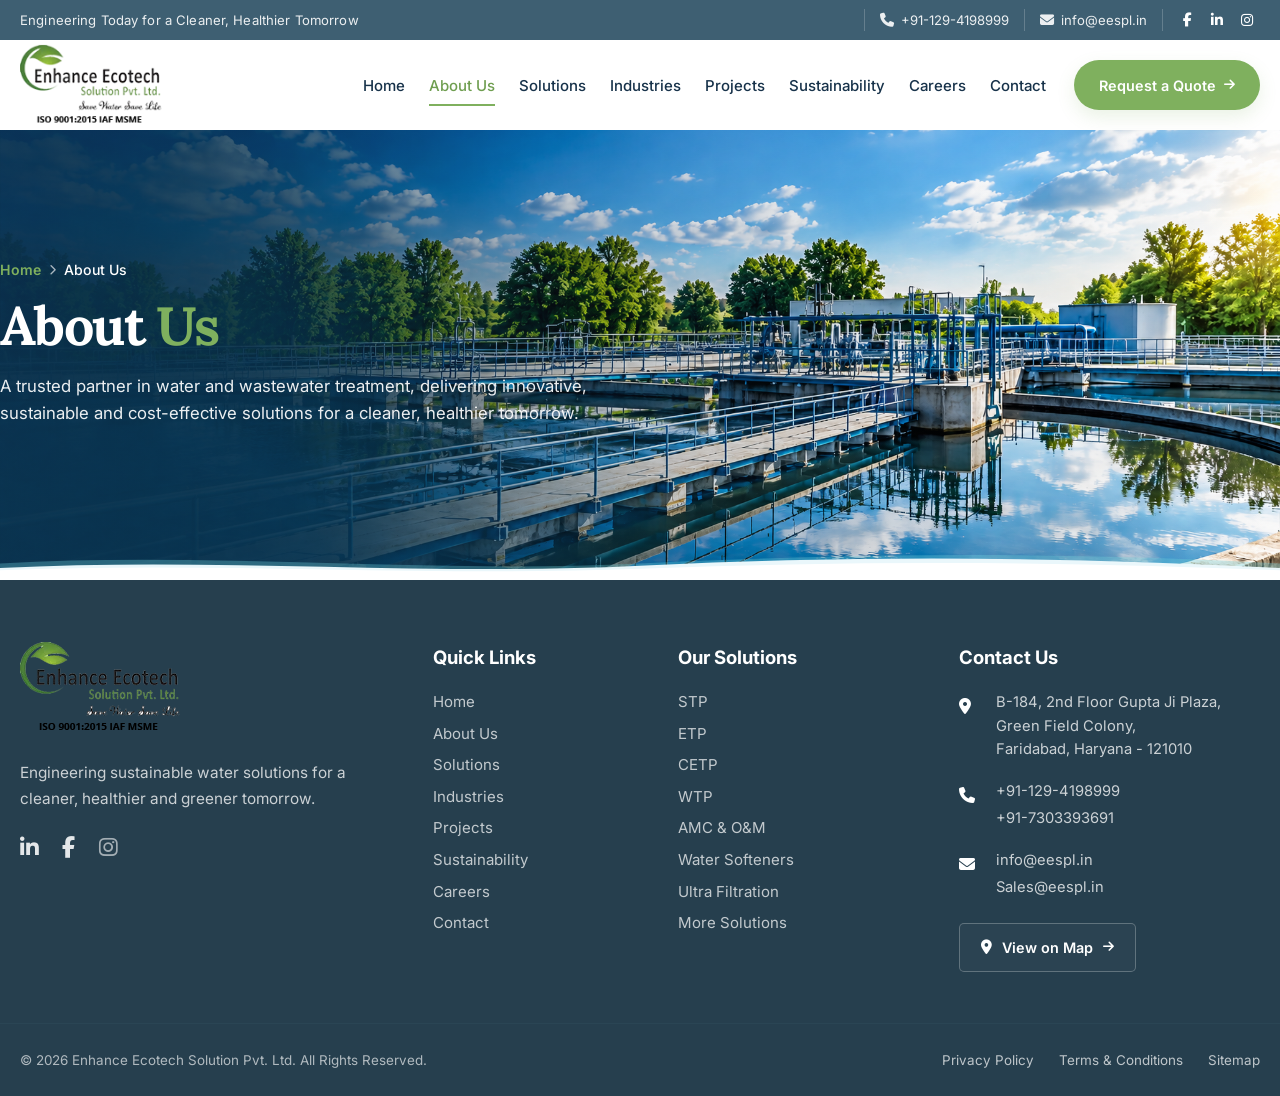
==== about-us.html @ aff7bb3f "feat: add About Us hero section" ====
<!doctype html>
<html lang="en">
<head>
  <meta charset="UTF-8">
  <meta name="viewport" content="width=device-width, initial-scale=1.0">
  <title>About Us | Enhance Ecotech Solution Pvt. Ltd. (EESPL)</title>
  <meta name="description" content="Learn about Enhance Ecotech Solution Pvt. Ltd. (EESPL), providing sustainable water and wastewater treatment solutions for industries, institutions and communities.">
  <meta name="robots" content="index, follow">
  <link rel="canonical" href="https://www.example.com/about-us.html">
  <meta name="theme-color" content="#3E5F72">
  <link rel="icon" href="assets/images/favicon.ico" sizes="any">

  <meta property="og:type" content="website">
  <meta property="og:title" content="About Us | Enhance Ecotech Solution Pvt. Ltd. (EESPL)">
  <meta property="og:description" content="Learn about Enhance Ecotech Solution Pvt. Ltd. (EESPL), providing sustainable water and wastewater treatment solutions for industries, institutions and communities.">
  <meta property="og:url" content="https://www.example.com/about-us.html">
  <meta property="og:site_name" content="EESPL">

  <meta name="twitter:card" content="summary">
  <meta name="twitter:title" content="About Us | Enhance Ecotech Solution Pvt. Ltd. (EESPL)">
  <meta name="twitter:description" content="Learn about Enhance Ecotech Solution Pvt. Ltd. (EESPL), providing sustainable water and wastewater treatment solutions for industries, institutions and communities.">

  <link rel="preconnect" href="https://fonts.googleapis.com">
  <link rel="preconnect" href="https://fonts.gstatic.com" crossorigin>
  <link href="https://fonts.googleapis.com/css2?family=Caveat:wght@600&amp;family=Inter:wght@400;500;600;700&amp;family=Lora:wght@700&amp;display=swap" rel="stylesheet">
  <link rel="stylesheet" href="https://cdnjs.cloudflare.com/ajax/libs/font-awesome/6.7.2/css/all.min.css">
  <link rel="stylesheet" href="assets/css/style.css">
  <script src="assets/js/main.js" defer></script>
</head>
<body>
  <a class="eespl-skip-link" href="#main-content">Skip to main content</a>

  <header class="eespl-site-header">
    <div class="eespl-utility-bar">
      <div class="eespl-container eespl-utility-bar__inner">
        <p class="eespl-utility-bar__tagline">Engineering Today for a Cleaner, Healthier Tomorrow</p>

        <div class="eespl-utility-bar__contact" aria-label="Company contact information">
          <a class="eespl-utility-link" href="tel:+911294198999">
            <i class="fa-solid fa-phone" aria-hidden="true"></i>
            <span>+91-129-4198999</span>
          </a>
          <a class="eespl-utility-link" href="mailto:info@eespl.in">
            <i class="fa-solid fa-envelope" aria-hidden="true"></i>
            <span>info@eespl.in</span>
          </a>

          <div class="eespl-social-links" aria-label="Social media links">
            <a href="https://www.facebook.com/profile.php?id=100063637107306#" target="_blank" rel="noopener noreferrer" aria-label="Facebook">
              <i class="fa-brands fa-facebook-f" aria-hidden="true"></i>
            </a>
            <a href="https://www.linkedin.com/company/enhance-ecotech-solution-private-limited?originalSubdomain=in" target="_blank" rel="noopener noreferrer" aria-label="LinkedIn">
              <i class="fa-brands fa-linkedin-in" aria-hidden="true"></i>
            </a>
            <a class="eespl-social-link--pending" href="#" aria-label="Instagram">
              <i class="fa-brands fa-instagram" aria-hidden="true"></i>
            </a>
          </div>
        </div>
      </div>
    </div>

    <div class="eespl-main-header" id="site-navigation-shell">
      <div class="eespl-container eespl-main-header__inner">
        <a class="eespl-logo" href="index.html" aria-label="EESPL home">
          <img src="assets/images/logo.webp" width="171" height="93" alt="Enhance Ecotech Solution Pvt. Ltd. logo">
        </a>

        <nav class="eespl-desktop-nav" aria-label="Primary navigation">
          <a href="index.html">Home</a>
          <a class="is-active" href="about-us.html" aria-current="page">About Us</a>
          <a href="solutions.html">Solutions</a>
          <a href="industries.html">Industries</a>
          <a href="projects.html">Projects</a>
          <a href="sustainability.html">Sustainability</a>
          <a href="careers.html">Careers</a>
          <a href="contact.html">Contact</a>
        </nav>

        <a class="eespl-quote-button eespl-quote-button--desktop" href="contact.html#request-quote">
          <span>Request a Quote</span>
          <i class="fa-solid fa-arrow-right" aria-hidden="true"></i>
        </a>

        <button class="eespl-menu-toggle" type="button" aria-expanded="false" aria-controls="mobile-navigation" aria-label="Open navigation menu">
          <i class="fa-solid fa-bars" aria-hidden="true"></i>
        </button>
      </div>

      <nav class="eespl-mobile-nav" id="mobile-navigation" aria-label="Mobile navigation" hidden>
        <div class="eespl-container eespl-mobile-nav__inner">
          <a href="index.html">Home</a>
          <a class="is-active" href="about-us.html" aria-current="page">About Us</a>
          <a href="solutions.html">Solutions</a>
          <a href="industries.html">Industries</a>
          <a href="projects.html">Projects</a>
          <a href="sustainability.html">Sustainability</a>
          <a href="careers.html">Careers</a>
          <a href="contact.html">Contact</a>
          <a class="eespl-quote-button" href="contact.html#request-quote">
            <span>Request a Quote</span>
            <i class="fa-solid fa-arrow-right" aria-hidden="true"></i>
          </a>
        </div>
      </nav>
    </div>
  </header>

  <main id="main-content" tabindex="-1">
    <!-- Step 1: About Us Hero Section -->
    <section class="eespl-about-hero" aria-labelledby="about-hero-title">
      <img class="eespl-about-hero__background" src="assets/images/about-hero.png" width="2056" height="765" alt="" fetchpriority="high" decoding="async">
      <div class="eespl-about-hero__overlay" aria-hidden="true"></div>

      <div class="eespl-container eespl-about-hero__inner">
        <div class="eespl-about-hero__content">
          <nav class="eespl-breadcrumb" aria-label="Breadcrumb">
            <ol class="eespl-breadcrumb__list">
              <li class="eespl-breadcrumb__item">
                <a class="eespl-breadcrumb__link" href="index.html">Home</a>
              </li>
              <li class="eespl-breadcrumb__separator" aria-hidden="true">
                <i class="fa-solid fa-chevron-right"></i>
              </li>
              <li class="eespl-breadcrumb__item">
                <span class="eespl-breadcrumb__current" aria-current="page">About Us</span>
              </li>
            </ol>
          </nav>

          <h1 class="eespl-about-hero__title" id="about-hero-title">
            About <span class="eespl-about-hero__accent">Us</span>
          </h1>

          <p class="eespl-about-hero__description">
            A trusted partner in water and wastewater treatment, delivering
            innovative, sustainable and cost-effective solutions for a
            cleaner, healthier tomorrow.
          </p>
        </div>
      </div>

      <div class="eespl-about-hero__waves" aria-hidden="true">
        <svg class="eespl-hero__wave eespl-hero__wave--back" viewBox="0 0 2880 100" preserveAspectRatio="none">
          <path d="M0 54C240 22 480 82 720 54S1200 22 1440 54 1920 82 2160 54 2640 22 2880 54V100H0Z"></path>
        </svg>
        <svg class="eespl-hero__wave eespl-hero__wave--middle" viewBox="0 0 2880 100" preserveAspectRatio="none">
          <path d="M0 66C240 36 480 88 720 60S1200 36 1440 66 1920 88 2160 60 2640 36 2880 66V100H0Z"></path>
        </svg>
        <svg class="eespl-hero__wave eespl-hero__wave--front" viewBox="0 0 2880 100" preserveAspectRatio="none">
          <path d="M0 72C240 48 480 90 720 68S1200 48 1440 72 1920 90 2160 68 2640 48 2880 72V100H0Z"></path>
        </svg>
      </div>
    </section>
  </main>

  <footer class="eespl-footer">
    <div class="eespl-container">
      <div class="eespl-footer__main">
        <div class="eespl-footer__brand">
          <a class="eespl-footer__logo" href="index.html" aria-label="EESPL home">
            <img src="assets/images/logo.webp" width="171" height="93" alt="Enhance Ecotech Solution Pvt. Ltd. (EESPL)">
          </a>
          <p class="eespl-footer__description">Engineering sustainable water solutions for a cleaner, healthier and greener tomorrow.</p>

          <div class="eespl-footer__socials" aria-label="EESPL social media">
            <a class="eespl-footer__social-link" href="https://www.linkedin.com/company/enhance-ecotech-solution-private-limited?originalSubdomain=in" target="_blank" rel="noopener noreferrer" aria-label="EESPL on LinkedIn">
              <i class="fa-brands fa-linkedin-in" aria-hidden="true"></i>
            </a>
            <a class="eespl-footer__social-link" href="https://www.facebook.com/profile.php?id=100063637107306#" target="_blank" rel="noopener noreferrer" aria-label="EESPL on Facebook">
              <i class="fa-brands fa-facebook-f" aria-hidden="true"></i>
            </a>
            <span class="eespl-footer__social-link eespl-footer__social-link--inactive" role="img" aria-label="EESPL Instagram link coming soon">
              <i class="fa-brands fa-instagram" aria-hidden="true"></i>
            </span>
          </div>
        </div>

        <nav class="eespl-footer__column" aria-labelledby="eespl-footer-quick-links">
          <h2 class="eespl-footer__heading" id="eespl-footer-quick-links">Quick Links</h2>
          <ul class="eespl-footer__links">
            <li><a class="eespl-footer__link" href="index.html">Home</a></li>
            <li><a class="eespl-footer__link is-active" href="about-us.html">About Us</a></li>
            <li><a class="eespl-footer__link" href="solutions.html">Solutions</a></li>
            <li><a class="eespl-footer__link" href="industries.html">Industries</a></li>
            <li><a class="eespl-footer__link" href="projects.html">Projects</a></li>
            <li><a class="eespl-footer__link" href="sustainability.html">Sustainability</a></li>
            <li><a class="eespl-footer__link" href="careers.html">Careers</a></li>
            <li><a class="eespl-footer__link" href="contact.html">Contact</a></li>
          </ul>
        </nav>

        <nav class="eespl-footer__column" aria-labelledby="eespl-footer-solutions">
          <h2 class="eespl-footer__heading" id="eespl-footer-solutions">Our Solutions</h2>
          <ul class="eespl-footer__links">
            <li><a class="eespl-footer__link" href="solutions/stp.html">STP</a></li>
            <li><a class="eespl-footer__link" href="solutions/etp.html">ETP</a></li>
            <li><a class="eespl-footer__link" href="solutions/cetp.html">CETP</a></li>
            <li><a class="eespl-footer__link" href="solutions/wtp.html">WTP</a></li>
            <li><a class="eespl-footer__link" href="solutions/operation-maintenance.html">AMC &amp; O&amp;M</a></li>
            <li><a class="eespl-footer__link" href="solutions/water-softeners.html">Water Softeners</a></li>
            <li><a class="eespl-footer__link" href="solutions/ultra-filtration.html">Ultra Filtration</a></li>
            <li><a class="eespl-footer__link" href="solutions.html">More Solutions</a></li>
          </ul>
        </nav>

        <div class="eespl-footer__column eespl-footer__contact">
          <h2 class="eespl-footer__heading">Contact Us</h2>

          <div class="eespl-footer__contact-item">
            <span class="eespl-footer__contact-icon" aria-hidden="true"><i class="fa-solid fa-location-dot"></i></span>
            <address class="eespl-footer__contact-content">B-184, 2nd Floor Gupta Ji Plaza,<br>Green Field Colony,<br>Faridabad, Haryana - 121010</address>
          </div>

          <div class="eespl-footer__contact-item">
            <span class="eespl-footer__contact-icon" aria-hidden="true"><i class="fa-solid fa-phone"></i></span>
            <div class="eespl-footer__contact-content">
              <a href="tel:+911294198999">+91-129-4198999</a>
              <a href="tel:+917303393691">+91-7303393691</a>
            </div>
          </div>

          <div class="eespl-footer__contact-item">
            <span class="eespl-footer__contact-icon" aria-hidden="true"><i class="fa-solid fa-envelope"></i></span>
            <div class="eespl-footer__contact-content">
              <a href="mailto:info@eespl.in">info@eespl.in</a>
              <a href="mailto:Sales@eespl.in">Sales@eespl.in</a>
            </div>
          </div>

          <a class="eespl-footer__map" href="https://www.google.com/maps/search/?api=1&amp;query=B-184%2C+2nd+Floor+Gupta+Ji+Plaza%2C+Green+Field+Colony%2C+Faridabad%2C+Haryana+121010" target="_blank" rel="noopener noreferrer">
            <i class="fa-solid fa-location-dot" aria-hidden="true"></i>
            <span>View on Map</span>
            <i class="fa-solid fa-arrow-right" aria-hidden="true"></i>
          </a>
        </div>
      </div>
    </div>

    <div class="eespl-footer__bottom">
      <div class="eespl-container eespl-footer__bottom-inner">
        <p class="eespl-footer__copyright">&copy; 2026 Enhance Ecotech Solution Pvt. Ltd. All Rights Reserved.</p>
        <nav class="eespl-footer__legal" aria-label="Legal links">
          <a class="eespl-footer__legal-link" href="privacy-policy.html">Privacy Policy</a>
          <a class="eespl-footer__legal-link" href="terms-conditions.html">Terms &amp; Conditions</a>
          <a class="eespl-footer__legal-link" href="sitemap.html">Sitemap</a>
        </nav>
      </div>
    </div>
  </footer>

  <button class="eespl-scroll-top" type="button" aria-label="Back to top" aria-hidden="true" tabindex="-1">
    <i class="fa-solid fa-arrow-up" aria-hidden="true"></i>
  </button>
</body>
</html>
---- assets/css/style.css ----
/* 1. Variables */
:root {
  --eespl-navy: #3E5F72;
  --eespl-blue: #3E5F72;
  --eespl-green: #7FB05E;
  --eespl-green-dark: #6F9E50;
  --eespl-text: #17324a;
  --eespl-muted: #617486;
  --eespl-light: #f2f8fb;
  --eespl-white: #ffffff;
  --eespl-container: 1240px;
  --eespl-focus: #f3b61f;
  --eespl-header-height: 90px;
}

/* 2. Reset and base */
*,
*::before,
*::after {
  box-sizing: border-box;
}

html {
  font-family: "Inter", Arial, sans-serif;
  color: var(--eespl-text);
  background: var(--eespl-white);
  scroll-behavior: smooth;
}

body {
  min-width: 320px;
  margin: 0;
  overflow-x: hidden;
}

a {
  color: inherit;
  text-decoration: none;
}

button,
a {
  -webkit-tap-highlight-color: transparent;
}

a:focus-visible,
button:focus-visible {
  outline: 3px solid var(--eespl-focus);
  outline-offset: 3px;
}

svg {
  display: block;
  fill: currentColor;
}

/* 3. Utilities and container */
.eespl-container {
  width: min(100% - 40px, var(--eespl-container));
  margin-inline: auto;
}

.eespl-skip-link {
  position: fixed;
  top: 8px;
  left: 8px;
  z-index: 1000;
  padding: 10px 14px;
  color: var(--eespl-white);
  background: var(--eespl-navy);
  border-radius: 4px;
  transform: translateY(-150%);
}

.eespl-skip-link:focus {
  transform: translateY(0);
}

/* 4. Utility bar */
.eespl-site-header {
  position: sticky;
  top: -40px;
  z-index: 100;
}

.eespl-utility-bar {
  min-height: 40px;
  color: rgba(255, 255, 255, 0.9);
  background: var(--eespl-navy);
  font-size: 0.82rem;
  font-weight: 400;
}

.eespl-utility-bar__inner,
.eespl-utility-bar__contact,
.eespl-utility-link,
.eespl-social-links {
  display: flex;
  align-items: center;
}

.eespl-utility-bar__inner {
  min-height: 40px;
  justify-content: space-between;
  gap: 24px;
}

.eespl-utility-bar__tagline {
  margin: 0;
  letter-spacing: 0.01em;
  white-space: nowrap;
}

.eespl-utility-bar__contact {
  gap: 0;
}

.eespl-utility-link {
  min-height: 22px;
  gap: 7px;
  padding-inline: 15px;
  border-right: 1px solid rgba(255, 255, 255, 0.2);
  transition: color 160ms ease;
}

.eespl-utility-link i {
  font-size: 0.88rem;
}

.eespl-utility-link:first-child {
  border-left: 1px solid rgba(255, 255, 255, 0.2);
}

.eespl-utility-link:hover,
.eespl-social-links a:hover {
  color: #7FB05E;
}

.eespl-social-links {
  gap: 4px;
  padding-left: 11px;
}

.eespl-social-links a {
  display: grid;
  width: 26px;
  height: 26px;
  place-items: center;
  color: var(--eespl-white);
  font-size: 0.88rem;
  transition: color 160ms ease;
}

/* 5. Main header */
.eespl-main-header {
  position: relative;
  background: var(--eespl-white);
  transition: box-shadow 180ms ease;
}

.eespl-main-header.is-scrolled {
  box-shadow: 0 5px 18px rgba(62, 95, 114, 0.1);
}

.eespl-main-header__inner {
  display: flex;
  min-height: var(--eespl-header-height);
  align-items: center;
  gap: 28px;
}

.eespl-logo {
  display: flex;
  flex: 0 0 230px;
  height: 82px;
  align-items: center;
  justify-content: center;
}

.eespl-logo img {
  display: block;
  width: 230px;
  height: 82px;
  object-fit: contain;
  object-position: left center;
}

/* 6. Navigation */
.eespl-desktop-nav {
  display: flex;
  flex: 1 1 auto;
  align-items: center;
  justify-content: flex-end;
  align-self: stretch;
  gap: 24px;
}

.eespl-desktop-nav a {
  position: relative;
  display: flex;
  align-items: center;
  padding: 5px 0;
  color: var(--eespl-text);
  font-size: 0.9375rem;
  font-weight: 500;
  white-space: nowrap;
  transition: color 160ms ease;
}

.eespl-desktop-nav a::after {
  position: absolute;
  right: 0;
  bottom: -6px;
  left: 0;
  height: 2px;
  background: var(--eespl-green);
  content: "";
  opacity: 0;
  transform: scaleX(0.35);
  transition: opacity 160ms ease, transform 160ms ease;
}

.eespl-desktop-nav a:hover,
.eespl-desktop-nav a.is-active {
  color: var(--eespl-green-dark);
}

.eespl-desktop-nav a:hover::after,
.eespl-desktop-nav a.is-active::after {
  opacity: 1;
  transform: scaleX(1);
}

.eespl-quote-button {
  position: relative;
  display: inline-flex;
  min-height: 50px;
  align-items: center;
  justify-content: center;
  gap: 8px;
  overflow: hidden;
  padding: 0 25px;
  color: var(--eespl-white);
  background: var(--eespl-green);
  border-radius: 26px;
  box-shadow: 0 7px 18px rgba(127, 176, 94, 0.16);
  font-size: 0.9rem;
  font-weight: 600;
  white-space: nowrap;
  transition: background-color 300ms cubic-bezier(0.22, 1, 0.36, 1),
    box-shadow 300ms cubic-bezier(0.22, 1, 0.36, 1),
    transform 300ms cubic-bezier(0.22, 1, 0.36, 1);
}

.eespl-quote-button::before {
  position: absolute;
  top: 0;
  bottom: 0;
  left: -65%;
  width: 42%;
  background: linear-gradient(90deg, transparent, rgba(255, 255, 255, 0.24), transparent);
  content: "";
  transform: skewX(-18deg);
  transition: left 450ms ease;
}

.eespl-quote-button span,
.eespl-quote-button i {
  position: relative;
  z-index: 1;
}

.eespl-quote-button i {
  font-size: 0.78rem;
  transition: transform 300ms cubic-bezier(0.22, 1, 0.36, 1);
}

.eespl-quote-button:hover {
  background: var(--eespl-green-dark);
  box-shadow: 0 10px 22px rgba(111, 158, 80, 0.25);
  transform: translateY(-2px);
}

.eespl-quote-button:hover::before {
  left: 125%;
}

.eespl-quote-button:hover i {
  transform: translateX(5px);
}

.eespl-menu-toggle {
  display: none;
  width: 44px;
  height: 44px;
  margin-left: auto;
  padding: 10px;
  border: 0;
  color: var(--eespl-navy);
  background: transparent;
  cursor: pointer;
}

.eespl-menu-toggle i {
  font-size: 1.55rem;
}

/* 7. Mobile navigation */
.eespl-mobile-nav {
  border-top: 1px solid #e4edf2;
  background: var(--eespl-white);
  box-shadow: 0 12px 20px rgba(62, 95, 114, 0.1);
}

.eespl-mobile-nav[hidden] {
  display: none;
}

.eespl-mobile-nav__inner {
  display: grid;
  padding-block: 10px 18px;
}

.eespl-mobile-nav__inner > a:not(.eespl-quote-button) {
  padding: 12px 4px;
  color: var(--eespl-text);
  border-bottom: 1px solid #edf2f5;
  font-size: 0.9rem;
  font-weight: 500;
}

.eespl-mobile-nav__inner > a:not(.eespl-quote-button):hover,
.eespl-mobile-nav__inner > a.is-active {
  color: var(--eespl-green-dark);
}

.eespl-mobile-nav .eespl-quote-button {
  width: fit-content;
  margin-top: 16px;
}

/* 8. Responsive rules */
@media (max-width: 1150px) {
  .eespl-desktop-nav,
  .eespl-quote-button--desktop {
    display: none;
  }

  .eespl-menu-toggle {
    display: block;
  }
}

@media (max-width: 760px) {
  .eespl-container {
    width: min(100% - 32px, var(--eespl-container));
  }

  .eespl-utility-bar__inner {
    justify-content: center;
  }

  .eespl-utility-bar__tagline {
    display: none;
  }

  .eespl-main-header__inner {
    min-height: 84px;
  }

  .eespl-logo {
    flex-basis: 190px;
    height: 76px;
  }

  .eespl-logo img {
    width: 190px;
    height: 76px;
  }
}

@media (max-width: 520px) {
  .eespl-container {
    width: min(100% - 24px, var(--eespl-container));
  }

  .eespl-utility-bar__contact {
    width: 100%;
    justify-content: center;
  }

  .eespl-utility-link {
    width: 38px;
    padding-inline: 0;
    justify-content: center;
  }

  .eespl-utility-link span {
    position: absolute;
    width: 1px;
    height: 1px;
    overflow: hidden;
    clip: rect(0 0 0 0);
    clip-path: inset(50%);
  }

  .eespl-social-links {
    padding-left: 8px;
  }

  .eespl-logo {
    flex-basis: 180px;
    height: 70px;
  }

  .eespl-logo img {
    width: 180px;
    height: 70px;
  }
}

/* ========================================
   HERO SECTION
   ======================================== */
.eespl-hero {
  position: relative;
  isolation: isolate;
  min-height: 680px;
  overflow: hidden;
  color: var(--eespl-white);
  background: #3E5F72;
}

.eespl-hero__background,
.eespl-hero__overlay {
  position: absolute;
  inset: 0;
}

.eespl-hero__background {
  z-index: -3;
  width: 100%;
  height: 100%;
  object-fit: cover;
  object-position: center center;
}

.eespl-hero__overlay {
  z-index: -2;
  background:
    linear-gradient(180deg, transparent 58%, rgba(62, 95, 114, 0.38) 100%),
    linear-gradient(90deg, rgba(62, 95, 114, 0.98) 0%, rgba(62, 95, 114, 0.95) 30%, rgba(62, 95, 114, 0.78) 55%, rgba(62, 95, 114, 0.38) 75%, rgba(62, 95, 114, 0.16) 100%);
}

.eespl-hero__inner {
  position: relative;
  z-index: 2;
  display: flex;
  min-height: 680px;
  flex-direction: column;
  padding-top: 68px;
  padding-bottom: 96px;
}

.eespl-hero__content {
  width: min(100%, 720px);
}

.eespl-hero__eyebrow {
  margin: 0;
  color: var(--eespl-green);
  font-size: 0.84rem;
  font-weight: 700;
  letter-spacing: 0.13rem;
  line-height: 1.4;
  text-transform: uppercase;
}

.eespl-hero__title {
  margin: 14px 0 0;
  color: var(--eespl-white);
  font-family: "Lora", Georgia, serif;
  font-size: clamp(3rem, 4.45vw, 4rem);
  font-weight: 700;
  letter-spacing: -0.035em;
  line-height: 1.04;
}

.eespl-hero__title span {
  display: block;
  white-space: nowrap;
}

.eespl-hero__title em {
  color: #7FB05E;
  font-style: normal;
}

.eespl-hero__description {
  max-width: 520px;
  margin: 23px 0 0;
  color: rgba(255, 255, 255, 0.9);
  font-size: 1.02rem;
  font-weight: 400;
  line-height: 1.62;
}

.eespl-hero__actions {
  display: flex;
  align-items: center;
  gap: 28px;
  margin-top: 28px;
}

.eespl-hero__primary-action {
  display: inline-flex;
  min-height: 50px;
  align-items: center;
  justify-content: center;
  gap: 10px;
  padding: 0 26px;
  color: var(--eespl-white);
  background: var(--eespl-green);
  border-radius: 5px;
  box-shadow: 0 8px 20px rgba(111, 158, 80, 0.2);
  font-size: 0.9rem;
  font-weight: 600;
  transition: background-color 250ms ease, box-shadow 250ms ease, transform 250ms ease;
}

.eespl-hero__primary-action i {
  font-size: 0.8rem;
  transition: transform 250ms ease;
}

.eespl-hero__primary-action:hover {
  background: #6F9E50;
  box-shadow: 0 11px 24px rgba(111, 158, 80, 0.3);
  transform: translateY(-2px);
}

.eespl-hero__primary-action:hover i {
  transform: translateX(4px);
}

.eespl-hero__video-action {
  display: inline-flex;
  align-items: center;
  gap: 12px;
  padding: 0;
  color: var(--eespl-white);
  background: transparent;
  border: 0;
  font: inherit;
  font-size: 0.95rem;
  font-weight: 600;
  cursor: pointer;
}

.eespl-hero__play-icon {
  display: inline-grid;
  width: 56px;
  height: 56px;
  flex: 0 0 56px;
  place-items: center;
  border: 2px solid rgba(255, 255, 255, 0.85);
  border-radius: 50%;
  transition: color 250ms ease, background-color 250ms ease, transform 250ms ease;
}

.eespl-hero__play-icon i {
  margin-left: 3px;
  font-size: 0.78rem;
}

.eespl-hero__video-action:hover .eespl-hero__play-icon {
  color: var(--eespl-navy);
  background: var(--eespl-white);
  transform: scale(1.04);
}

.eespl-hero__stats {
  display: grid;
  width: min(100%, 720px);
  grid-template-columns: 0.85fr 1fr 0.9fr 1.15fr;
  margin: auto 0 0;
}

.eespl-hero__stat {
  min-width: 0;
  padding: 0 25px;
  border-left: 1px solid rgba(255, 255, 255, 0.22);
}

.eespl-hero__stat:first-child {
  padding-left: 0;
  border-left: 0;
}

.eespl-hero__stat dt {
  color: var(--eespl-white);
  font-size: clamp(1.8rem, 2.2vw, 2.1rem);
  font-weight: 700;
  letter-spacing: -0.025em;
  line-height: 1.1;
  white-space: nowrap;
}

.eespl-hero__stat dd {
  margin: 7px 0 0;
  color: rgba(255, 255, 255, 0.82);
  font-size: 0.76rem;
  font-weight: 400;
  line-height: 1.35;
}

.eespl-hero__handwritten {
  position: absolute;
  right: max(48px, calc((100vw - var(--eespl-container)) / 2 + 18px));
  bottom: 92px;
  z-index: 2;
  margin: 0;
  color: var(--eespl-white);
  font-family: "Caveat", cursive;
  font-size: clamp(2.15rem, 2.8vw, 2.65rem);
  font-weight: 600;
  line-height: 0.9;
  text-align: center;
  text-shadow: 0 2px 8px rgba(62, 95, 114, 0.3);
  transform: rotate(-6deg);
}

.eespl-hero__handwritten span {
  display: block;
}

.eespl-hero__handwritten-last {
  position: relative;
}

.eespl-hero__handwritten-last::after {
  position: absolute;
  right: 6px;
  bottom: -9px;
  left: 4px;
  height: 5px;
  background: var(--eespl-green);
  border-radius: 50%;
  content: "";
  transform: rotate(-2deg) skewX(-18deg);
}

.eespl-hero__waves {
  position: absolute;
  right: 0;
  bottom: -1px;
  left: 0;
  z-index: 3;
  height: 66px;
  overflow: hidden;
  pointer-events: none;
}

.eespl-hero__wave {
  position: absolute;
  bottom: 0;
  left: 0;
  width: 200%;
  height: 100%;
  will-change: transform;
}

.eespl-hero__wave--back {
  fill: rgba(108, 205, 217, 0.34);
  animation: eespl-wave-shift 20s linear infinite reverse;
}

.eespl-hero__wave--middle {
  fill: #eaf7fb;
  animation: eespl-wave-shift 16s linear infinite;
}

.eespl-hero__wave--front {
  fill: var(--eespl-white);
  animation: eespl-wave-shift 23s linear infinite reverse;
}

@keyframes eespl-wave-shift {
  to {
    transform: translateX(-50%);
  }
}

@media (max-width: 1150px) {
  .eespl-hero__handwritten {
    right: 44px;
  }
}

@media (max-width: 900px) {
  .eespl-hero,
  .eespl-hero__inner {
    min-height: 720px;
  }

  .eespl-hero__overlay {
    background:
      linear-gradient(180deg, transparent 52%, rgba(62, 95, 114, 0.46) 100%),
      linear-gradient(90deg, rgba(62, 95, 114, 0.98) 0%, rgba(62, 95, 114, 0.93) 62%, rgba(62, 95, 114, 0.72) 100%);
  }

  .eespl-hero__inner {
    padding-top: 56px;
    padding-bottom: 88px;
  }

  .eespl-hero__content {
    width: min(100%, 650px);
  }

  .eespl-hero__title {
    font-size: clamp(2.625rem, 5.7vw, 3rem);
  }

  .eespl-hero__stats {
    width: min(100%, 650px);
  }

  .eespl-hero__handwritten {
    display: none;
  }
}

@media (max-width: 700px) {
  .eespl-hero__inner {
    padding-top: 44px;
    padding-bottom: 76px;
  }

  .eespl-hero__description br {
    display: none;
  }

  .eespl-hero__actions {
    flex-wrap: wrap;
    gap: 18px;
    margin-top: 24px;
  }

  .eespl-hero__stats {
    grid-template-columns: repeat(2, minmax(0, 1fr));
    gap: 23px 28px;
    margin-top: 36px;
  }

  .eespl-hero__stat,
  .eespl-hero__stat:first-child {
    padding: 0;
    border-left: 0;
  }

  .eespl-hero__waves {
    height: 58px;
  }
}

@media (max-width: 520px) {
  .eespl-hero,
  .eespl-hero__inner {
    min-height: 720px;
  }

  .eespl-hero__inner {
    padding-top: 34px;
    padding-bottom: 65px;
  }

  .eespl-hero__eyebrow {
    font-size: 0.72rem;
    letter-spacing: 0.1rem;
  }

  .eespl-hero__title {
    margin-top: 12px;
    font-size: clamp(2.25rem, 9.2vw, 2.375rem);
    letter-spacing: -0.04em;
  }

  .eespl-hero__description {
    margin-top: 18px;
    font-size: 0.94rem;
    line-height: 1.55;
  }

  .eespl-hero__actions {
    align-items: flex-start;
    flex-direction: column;
    gap: 14px;
    margin-top: 21px;
  }

  .eespl-hero__primary-action {
    min-height: 48px;
    padding-inline: 22px;
  }

  .eespl-hero__play-icon {
    width: 52px;
    height: 52px;
    flex-basis: 52px;
  }

  .eespl-hero__stats {
    gap: 19px 22px;
    margin-top: 29px;
  }

  .eespl-hero__stat dt {
    font-size: 1.75rem;
  }

  .eespl-hero__stat dd {
    margin-top: 4px;
    font-size: 0.7rem;
  }
}

/* ========================================
   About EESPL Section
   ======================================== */
.eespl-about {
  padding: 84px 0 64px;
  color: var(--eespl-text);
  background: var(--eespl-white);
}

.eespl-about__grid {
  display: grid;
  grid-template-columns: minmax(0, 1.03fr) minmax(0, 1.2fr) minmax(240px, 0.72fr);
  gap: 32px;
  align-items: stretch;
}

.eespl-about__content {
  min-width: 0;
  padding: 6px 0;
}

.eespl-about__eyebrow {
  margin: 0;
  color: #7FB05E;
  font-size: 0.84rem;
  font-weight: 700;
  letter-spacing: 0.12rem;
  line-height: 1.4;
  text-transform: uppercase;
}

.eespl-about__title {
  margin: 15px 0 0;
  color: var(--eespl-navy);
  font-size: clamp(2.55rem, 3.2vw, 2.9rem);
  font-weight: 700;
  letter-spacing: -0.035em;
  line-height: 1.1;
}

.eespl-about__title span {
  display: block;
  white-space: nowrap;
}

.eespl-about__description {
  max-width: 500px;
  margin: 24px 0 0;
  color: #455a68;
  font-size: 1rem;
  line-height: 1.7;
}

.eespl-about__cta {
  display: inline-flex;
  min-height: 52px;
  align-items: center;
  justify-content: center;
  gap: 10px;
  margin-top: 29px;
  padding: 0 26px;
  color: var(--eespl-white);
  background: var(--eespl-navy);
  border-radius: 5px;
  box-shadow: 0 8px 18px rgba(62, 95, 114, 0.14);
  font-size: 0.92rem;
  font-weight: 600;
  transition: background-color 240ms ease, box-shadow 240ms ease, transform 240ms ease;
}

.eespl-about__cta i {
  font-size: 0.8rem;
  transition: transform 240ms ease;
}

.eespl-about__cta:hover {
  background: #2F4D5E;
  box-shadow: 0 11px 24px rgba(62, 95, 114, 0.22);
  transform: translateY(-2px);
}

.eespl-about__cta:hover i {
  transform: translateX(4px);
}

.eespl-about__media {
  position: relative;
  min-width: 0;
  overflow: hidden;
  background: #dceff2;
  border-radius: 11px;
  box-shadow: 0 14px 34px rgba(62, 95, 114, 0.12);
}

.eespl-about__media-trigger {
  position: relative;
  display: block;
  width: 100%;
  height: 100%;
  min-height: 404px;
  overflow: hidden;
  padding: 0;
  color: var(--eespl-white);
  background: #dceff2;
  border: 0;
  border-radius: inherit;
  text-align: left;
  cursor: pointer;
  transition: opacity 240ms ease, visibility 0s linear 0s;
}

.eespl-about__media-image,
.eespl-about__media-shade {
  position: absolute;
  inset: 0;
}

.eespl-about__media-image {
  display: block;
  width: 100%;
  height: 100%;
  object-fit: cover;
  object-position: center center;
  transition: transform 400ms ease;
}

.eespl-about__media-shade {
  background: linear-gradient(180deg, transparent 32%, rgba(47, 77, 94, 0.82) 100%);
}

.eespl-about__media-copy {
  position: absolute;
  right: 24px;
  bottom: 25px;
  left: 24px;
  display: flex;
  align-items: center;
  gap: 16px;
}

.eespl-about__play {
  display: grid;
  width: 56px;
  height: 56px;
  flex: 0 0 56px;
  place-items: center;
  color: var(--eespl-navy);
  background: var(--eespl-white);
  border-radius: 50%;
  box-shadow: 0 8px 20px rgba(38, 63, 78, 0.24);
  transition: color 240ms ease, transform 240ms ease;
}

.eespl-about__play i {
  margin-left: 3px;
  font-size: 0.86rem;
}

.eespl-about__media-text {
  display: grid;
  gap: 3px;
}

.eespl-about__media-text small {
  color: rgba(255, 255, 255, 0.8);
  font-size: 0.75rem;
  font-weight: 500;
}

.eespl-about__media-text strong {
  color: var(--eespl-white);
  font-size: clamp(1.1rem, 1.55vw, 1.35rem);
  font-weight: 700;
  line-height: 1.25;
}

.eespl-about__media-text > span {
  color: rgba(255, 255, 255, 0.86);
  font-size: 0.76rem;
  font-weight: 500;
}

.eespl-about__media-trigger:hover .eespl-about__media-image {
  transform: scale(1.025);
}

.eespl-about__media-trigger:hover .eespl-about__play {
  color: var(--eespl-green-dark);
  transform: scale(1.06);
}

.eespl-about__inline-video {
  position: absolute;
  inset: 0;
  width: 100%;
  height: 100%;
  object-fit: cover;
  opacity: 0;
  visibility: hidden;
  pointer-events: none;
  transition: opacity 240ms ease, visibility 0s linear 240ms;
}

.eespl-about__media.is-playing .eespl-about__media-trigger {
  opacity: 0;
  visibility: hidden;
  pointer-events: none;
  transition: opacity 240ms ease, visibility 0s linear 240ms;
}

.eespl-about__media.is-playing .eespl-about__inline-video {
  opacity: 1;
  visibility: visible;
  pointer-events: auto;
  transition: opacity 240ms ease, visibility 0s linear 0s;
}

.eespl-about__video-fallback {
  position: absolute;
  top: 50%;
  left: 50%;
  z-index: 3;
  margin: 0;
  padding: 9px 13px;
  color: var(--eespl-white);
  background: rgba(38, 63, 78, 0.86);
  border-radius: 4px;
  font-size: 0.82rem;
  text-align: center;
  transform: translate(-50%, -50%);
}

.eespl-about__pillars {
  display: grid;
  min-width: 0;
  grid-template-rows: repeat(3, 1fr);
  padding: 0 22px;
  background: #eff8fc;
  border-radius: 14px;
}

.eespl-about__pillar {
  display: flex;
  min-width: 0;
  align-items: center;
  gap: 15px;
  border-top: 1px solid #dcebef;
}

.eespl-about__pillar:first-child {
  border-top: 0;
}

.eespl-about__pillar-icon {
  display: grid;
  width: 60px;
  height: 60px;
  flex: 0 0 60px;
  place-items: center;
  color: var(--eespl-green);
  background: #e3f5f3;
  border: 1px solid #c4e6e2;
  border-radius: 50%;
  font-size: 1.6rem;
}

.eespl-about__pillar h3 {
  margin: 0;
  color: var(--eespl-navy);
  font-size: 1.22rem;
  font-weight: 700;
  line-height: 1.2;
}

.eespl-about__pillar p {
  margin: 5px 0 0;
  color: #607580;
  font-size: 0.78rem;
  line-height: 1.4;
}

.eespl-about__features {
  display: grid;
  grid-template-columns: repeat(4, minmax(0, 1fr));
  margin-top: 58px;
  padding-top: 37px;
  border-top: 1px solid #e3ecef;
}

.eespl-about__feature {
  display: flex;
  min-width: 0;
  align-items: center;
  justify-content: center;
  gap: 15px;
  padding: 0 26px;
  border-left: 1px solid #dce7ec;
}

.eespl-about__feature:first-child {
  padding-left: 0;
  border-left: 0;
}

.eespl-about__feature:last-child {
  padding-right: 0;
}

.eespl-about__feature-icon {
  display: grid;
  width: 58px;
  height: 58px;
  flex: 0 0 58px;
  place-items: center;
  color: var(--eespl-green-dark);
  background: var(--eespl-white);
  border: 2px solid #7FB05E;
  border-radius: 50%;
  font-size: 1.4rem;
}

.eespl-about__feature p {
  margin: 0;
  color: var(--eespl-navy);
  font-size: 0.96rem;
  font-weight: 700;
  line-height: 1.35;
}

@media (max-width: 1200px) {
  .eespl-about__grid {
    grid-template-columns: minmax(0, 1.05fr) minmax(0, 1.2fr) minmax(215px, 0.75fr);
    gap: 22px;
  }

  .eespl-about__title {
    font-size: 2.45rem;
  }

  .eespl-about__media-trigger {
    min-height: 390px;
  }

  .eespl-about__pillars {
    padding-inline: 16px;
  }

  .eespl-about__pillar {
    gap: 11px;
  }

  .eespl-about__pillar-icon {
    width: 54px;
    height: 54px;
    flex-basis: 54px;
  }

  .eespl-about__feature {
    gap: 12px;
    padding-inline: 18px;
  }
}

@media (max-width: 900px) {
  .eespl-about {
    padding-top: 72px;
  }

  .eespl-about__grid {
    grid-template-columns: minmax(0, 1.25fr) minmax(250px, 0.75fr);
    gap: 30px 24px;
  }

  .eespl-about__content {
    grid-column: 1 / -1;
  }

  .eespl-about__title {
    font-size: 2.65rem;
  }

  .eespl-about__description {
    max-width: 680px;
  }

  .eespl-about__media-trigger {
    min-height: 340px;
  }

  .eespl-about__features {
    grid-template-columns: repeat(2, minmax(0, 1fr));
    gap: 32px 0;
  }

  .eespl-about__feature:nth-child(odd) {
    padding-left: 0;
    border-left: 0;
  }

  .eespl-about__feature:nth-child(even) {
    padding-right: 0;
  }
}

@media (max-width: 680px) {
  .eespl-about {
    padding: 58px 0 52px;
  }

  .eespl-about__grid {
    grid-template-columns: 1fr;
    gap: 32px;
  }

  .eespl-about__content {
    grid-column: auto;
  }

  .eespl-about__title {
    font-size: clamp(2.1rem, 9vw, 2.35rem);
  }

  .eespl-about__description {
    margin-top: 20px;
    font-size: 0.95rem;
    line-height: 1.65;
  }

  .eespl-about__cta {
    min-height: 50px;
    margin-top: 25px;
    padding-inline: 22px;
  }

  .eespl-about__media-trigger {
    min-height: 0;
    aspect-ratio: 16 / 10;
  }

  .eespl-about__media-copy {
    right: 18px;
    bottom: 18px;
    left: 18px;
    gap: 13px;
  }

  .eespl-about__play {
    width: 52px;
    height: 52px;
    flex-basis: 52px;
  }

  .eespl-about__pillars {
    padding: 0 20px;
  }

  .eespl-about__pillar {
    min-height: 116px;
  }

  .eespl-about__features {
    grid-template-columns: 1fr;
    gap: 0;
    margin-top: 43px;
    padding-top: 18px;
  }

  .eespl-about__feature,
  .eespl-about__feature:first-child,
  .eespl-about__feature:nth-child(odd),
  .eespl-about__feature:nth-child(even),
  .eespl-about__feature:last-child {
    justify-content: flex-start;
    padding: 17px 0;
    border-top: 1px solid #dce7ec;
    border-left: 0;
  }

  .eespl-about__feature:first-child {
    border-top: 0;
  }
}

/* ========================================
   Our Solutions Section
   ======================================== */
.eespl-solutions {
  padding: 74px 0 80px;
  color: var(--eespl-text);
  background: #f9fbfc;
}

.eespl-solutions__header {
  display: flex;
  align-items: flex-start;
  justify-content: space-between;
  gap: 36px;
  margin-bottom: 42px;
}

.eespl-solutions__eyebrow {
  margin: 0;
  color: #7FB05E;
  font-size: 0.84rem;
  font-weight: 700;
  letter-spacing: 0.12rem;
  line-height: 1.4;
  text-transform: uppercase;
}

.eespl-solutions__title {
  margin: 14px 0 0;
  color: var(--eespl-navy);
  font-size: clamp(2.5rem, 3.2vw, 2.875rem);
  font-weight: 700;
  letter-spacing: -0.035em;
  line-height: 1.1;
}

.eespl-solutions__title span {
  display: block;
}

.eespl-solutions__view-all {
  display: inline-flex;
  flex: 0 0 auto;
  align-items: center;
  gap: 8px;
  margin-top: 35px;
  color: #3E5F72;
  font-size: 0.92rem;
  font-weight: 600;
  line-height: 1.4;
}

.eespl-solutions__view-all i {
  font-size: 0.82rem;
  transition: transform 280ms ease;
}

.eespl-solutions__view-all:hover i {
  transform: translateX(4px);
}

.eespl-solutions__grid {
  display: grid;
  grid-template-columns: repeat(5, minmax(0, 1fr));
  gap: 20px;
}

.eespl-solution-card {
  display: flex;
  min-width: 0;
  flex-direction: column;
  overflow: hidden;
  color: inherit;
  background: var(--eespl-white);
  border: 1px solid #dce7ec;
  border-radius: 7px;
  transition: border-color 280ms ease, box-shadow 280ms ease, transform 280ms ease;
}

.eespl-solution-card__media {
  width: 100%;
  aspect-ratio: 4 / 3;
  overflow: hidden;
  background: #dfedf1;
}

.eespl-solution-card__media img {
  display: block;
  width: 100%;
  height: 100%;
  object-fit: cover;
  transition: transform 280ms ease;
}

.eespl-solution-card__body {
  display: flex;
  min-height: 142px;
  flex: 1;
  flex-direction: column;
  padding: 18px 18px 20px;
}

.eespl-solution-card__title {
  margin: 0;
  color: var(--eespl-navy);
  font-size: 1.04rem;
  font-weight: 700;
  line-height: 1.35;
  text-align: left;
}

.eespl-solution-card__arrow {
  display: inline-flex;
  align-items: center;
  align-self: flex-end;
  justify-content: center;
  margin-top: auto;
  padding-top: 16px;
  color: #3E5F72;
  font-size: 1.02rem;
  transition: transform 280ms ease;
}

.eespl-solution-card:hover {
  border-color: #9dcdd2;
  box-shadow: 0 12px 25px rgba(62, 95, 114, 0.1);
  transform: translateY(-4px);
}

.eespl-solution-card:hover .eespl-solution-card__media img {
  transform: scale(1.03);
}

.eespl-solution-card:hover .eespl-solution-card__arrow {
  transform: translateX(4px);
}

.eespl-solution-card:focus-visible,
.eespl-solutions__view-all:focus-visible {
  outline: 3px solid var(--eespl-focus);
  outline-offset: 4px;
}

@media (max-width: 1100px) {
  .eespl-solutions__grid {
    grid-template-columns: repeat(3, minmax(0, 1fr));
  }
}

@media (max-width: 780px) {
  .eespl-solutions {
    padding: 64px 0 70px;
  }

  .eespl-solutions__header {
    align-items: flex-start;
    flex-direction: column;
    gap: 21px;
    margin-bottom: 34px;
  }

  .eespl-solutions__title {
    font-size: clamp(2.2rem, 6vw, 2.55rem);
  }

  .eespl-solutions__view-all {
    margin-top: 0;
  }

  .eespl-solutions__grid {
    grid-template-columns: repeat(2, minmax(0, 1fr));
  }
}

@media (max-width: 540px) {
  .eespl-solutions {
    padding: 56px 0 60px;
  }

  .eespl-solutions__title {
    font-size: clamp(2rem, 9vw, 2.25rem);
  }

  .eespl-solutions__title span {
    display: inline;
  }

  .eespl-solutions__grid {
    grid-template-columns: 1fr;
  }

  .eespl-solution-card__body {
    min-height: 130px;
  }
}

/* ========================================
   Sustainability Section
   ======================================== */
.eespl-sustainability {
  position: relative;
  isolation: isolate;
  min-height: 530px;
  padding: 74px 0 70px;
  overflow: hidden;
  color: var(--eespl-white);
  background-image: url("../images/our core.png");
  background-position: center center;
  background-repeat: no-repeat;
  background-size: cover;
}

/* .eespl-sustainability::before {
  position: absolute;
  inset: 0;
  z-index: -1;
  background: linear-gradient(90deg, rgba(47, 77, 94, 0.48) 0%, rgba(47, 77, 94, 0.2) 46%, rgba(47, 77, 94, 0.08) 100%);
  content: "";
} */


.eespl-sustainability::before {
    position: absolute;
    inset: 0;
    z-index: -1;
    background: linear-gradient(
        90deg,
        rgba(47, 77, 94, 0.08) 0%,
        rgba(47, 77, 94, 0.20) 46%,
        rgba(47, 77, 94, 0.48) 100%
    );
    content: "";
}

.eespl-sustainability__inner {
  display: grid;
  min-height: 386px;
  grid-template-columns: minmax(0, 620px) minmax(280px, 330px);
  align-items: center;
  justify-content: space-between;
  gap: clamp(70px, 12vw, 190px);
}

.eespl-sustainability__content {
  min-width: 0;
}

.eespl-sustainability__eyebrow {
  display: flex;
  align-items: center;
  gap: 12px;
}

.eespl-sustainability__eyebrow > i {
  flex: 0 0 auto;
  color: #7FB05E;
  font-size: 1.9rem;
}

.eespl-sustainability__eyebrow p {
  display: grid;
  gap: 2px;
  margin: 0;
  font-size: 0.92rem;
  font-weight: 700;
  letter-spacing: 0.12rem;
  line-height: 1.2;
  text-transform: uppercase;
}

.eespl-sustainability__eyebrow span {
  color: #7FB05E;
}

.eespl-sustainability__eyebrow strong {
  color: var(--eespl-white);
  font: inherit;
}

.eespl-sustainability__title {
  margin: 22px 0 0;
  color: var(--eespl-white);
  font-family: "Lora", Georgia, serif;
  font-size: clamp(3.125rem, 4vw, 3.5rem);
  font-weight: 700;
  letter-spacing: -0.035em;
  line-height: 1.09;
  text-shadow: 0 2px 12px rgba(38, 63, 78, 0.2);
}

.eespl-sustainability__title span {
  display: block;
}

.eespl-sustainability__description {
  max-width: 555px;
  margin: 23px 0 0;
  color: rgba(255, 255, 255, 0.9);
  font-size: 1.02rem;
  line-height: 1.66;
  text-shadow: 0 1px 7px rgba(38, 63, 78, 0.2);
}

.eespl-sustainability__cta {
  display: inline-flex;
  min-height: 53px;
  align-items: center;
  justify-content: center;
  gap: 10px;
  margin-top: 27px;
  padding: 0 25px;
  color: var(--eespl-white);
  background: var(--eespl-green);
  border-radius: 6px;
  box-shadow: 0 8px 20px rgba(38, 63, 78, 0.18);
  font-size: 0.92rem;
  font-weight: 600;
  transition: background-color 250ms ease, box-shadow 250ms ease, transform 250ms ease;
}

.eespl-sustainability__cta i {
  font-size: 0.82rem;
  transition: transform 250ms ease;
}

.eespl-sustainability__cta:hover {
  background: #6F9E50;
  box-shadow: 0 11px 24px rgba(38, 63, 78, 0.25);
  transform: translateY(-2px);
}

.eespl-sustainability__cta:hover i {
  transform: translateX(4px);
}

.eespl-sustainability__benefits {
  display: grid;
}

.eespl-sustainability__benefit {
  position: relative;
  display: grid;
  min-width: 0;
  grid-template-columns: 62px minmax(0, 1fr);
  align-items: center;
  gap: 17px;
  padding: 15px 0;
}

.eespl-sustainability__benefit:not(:last-child)::after {
  position: absolute;
  right: 0;
  bottom: 0;
  left: 79px;
  height: 1px;
  background: rgba(255, 255, 255, 0.16);
  content: "";
}

.eespl-sustainability__benefit-icon {
  display: grid;
  width: 62px;
  height: 62px;
  place-items: center;
  color: var(--eespl-white);
  background: rgba(47, 77, 94, 0.16);
  border: 1.5px solid rgba(255, 255, 255, 0.76);
  border-radius: 50%;
  font-size: 1.4rem;
}

.eespl-sustainability__benefit-title {
  margin: 0;
  color: var(--eespl-white);
  font-size: 1.06rem;
  font-weight: 700;
  line-height: 1.35;
  text-shadow: 0 1px 7px rgba(38, 63, 78, 0.18);
}

.eespl-sustainability__benefit-title span {
  display: block;
}

@media (max-width: 1100px) {
  .eespl-sustainability__inner {
    grid-template-columns: minmax(0, 1.25fr) minmax(260px, 0.65fr);
    gap: 54px;
  }

  .eespl-sustainability__title {
    font-size: clamp(2.75rem, 4.8vw, 3.2rem);
  }
}

@media (max-width: 850px) {
  .eespl-sustainability {
    min-height: 0;
    padding: 66px 0 62px;
    background-position: 56% center;
  }

  /* .eespl-sustainability::before {
    background: linear-gradient(90deg, rgba(47, 77, 94, 0.7) 0%, rgba(47, 77, 94, 0.47) 58%, rgba(47, 77, 94, 0.3) 100%);
  } */

/* Tablet */
.eespl-sustainability::before {
    background: linear-gradient(
        90deg,
        rgba(47, 77, 94, 0.12) 0%,
        rgba(47, 77, 94, 0.28) 46%,
        rgba(47, 77, 94, 0.58) 100%
    );
}

  .eespl-sustainability__inner {
    min-height: 0;
    grid-template-columns: 1fr;
    gap: 43px;
  }

  .eespl-sustainability__description {
    max-width: 620px;
  }

  .eespl-sustainability__benefits {
    grid-template-columns: repeat(2, minmax(0, 1fr));
    gap: 0 34px;
  }

  .eespl-sustainability__benefit:not(:last-child)::after {
    left: 79px;
  }

  .eespl-sustainability__benefit:nth-child(3)::after {
    display: none;
  }
}

@media (max-width: 560px) {
  .eespl-sustainability {
    padding: 58px 0 54px;
    background-position: 60% center;
  }
/* 
  .eespl-sustainability::before {
    background: rgba(47, 77, 94, 0.67);
  } */

/* Mobile */
.eespl-sustainability::before {
    background: linear-gradient(
        90deg,
        rgba(47, 77, 94, 0.18) 0%,
        rgba(47, 77, 94, 0.35) 50%,
        rgba(47, 77, 94, 0.70) 100%
    );
}


  .eespl-sustainability__eyebrow > i {
    font-size: 1.75rem;
  }

  .eespl-sustainability__eyebrow p {
    font-size: 0.84rem;
  }

  .eespl-sustainability__title {
    margin-top: 20px;
    font-size: clamp(2.25rem, 10vw, 2.5rem);
  }

  .eespl-sustainability__description {
    margin-top: 20px;
    font-size: 0.96rem;
    line-height: 1.62;
  }

  .eespl-sustainability__cta {
    min-height: 52px;
    margin-top: 24px;
    padding-inline: 20px;
    font-size: 0.88rem;
  }

  .eespl-sustainability__benefits {
    grid-template-columns: 1fr;
  }

  .eespl-sustainability__benefit {
    grid-template-columns: 54px minmax(0, 1fr);
    gap: 15px;
    padding: 14px 0;
  }

  .eespl-sustainability__benefit:not(:last-child)::after {
    left: 69px;
  }

  .eespl-sustainability__benefit:nth-child(3)::after {
    display: block;
  }

  .eespl-sustainability__benefit-icon {
    width: 54px;
    height: 54px;
    font-size: 1.3rem;
  }
}

/* ========================================
   Industries Section
   ======================================== */
.eespl-industries {
  padding: 62px 0 68px;
  color: var(--eespl-text);
  background: #f7fbfd;
}

.eespl-industries__header {
  display: flex;
  align-items: flex-end;
  justify-content: space-between;
  gap: 32px;
  margin-bottom: 34px;
}

.eespl-industries__eyebrow {
  margin: 0;
  color: #7FB05E;
  font-size: 0.84rem;
  font-weight: 700;
  letter-spacing: 0.12rem;
  line-height: 1.4;
  text-transform: uppercase;
}

.eespl-industries__title {
  margin: 12px 0 0;
  color: var(--eespl-navy);
  font-size: clamp(2.375rem, 3vw, 2.75rem);
  font-weight: 700;
  letter-spacing: -0.035em;
  line-height: 1.1;
}

.eespl-industries__view-all {
  display: inline-flex;
  flex: 0 0 auto;
  align-items: center;
  gap: 8px;
  padding-bottom: 4px;
  color: #3E5F72;
  font-size: 0.92rem;
  font-weight: 600;
  line-height: 1.4;
}

.eespl-industries__view-all i {
  font-size: 0.82rem;
  transition: transform 280ms ease;
}

.eespl-industries__view-all:hover i {
  transform: translateX(4px);
}

.eespl-industries__grid {
  display: grid;
  grid-template-columns: repeat(4, minmax(0, 1fr));
  gap: 12px;
}

.eespl-industry-card {
  position: relative;
  display: block;
  height: 214px;
  min-width: 0;
  overflow: hidden;
  background: #eaf2f5;
  border-radius: 6px;
  box-shadow: 0 4px 12px rgba(62, 95, 114, 0.06);
  transition: box-shadow 280ms ease, transform 280ms ease;
}

.eespl-industry-card__image {
  display: block;
  width: 100%;
  height: 100%;
  object-fit: cover;
  transition: transform 280ms ease;
}

.eespl-industry-card__overlay {
  position: absolute;
  inset: 0;
  background: linear-gradient(to top, rgba(38, 63, 78, 0.92) 0%, rgba(38, 63, 78, 0.64) 35%, rgba(38, 63, 78, 0) 70%);
  pointer-events: none;
}

.eespl-industry-card__title {
  position: absolute;
  right: 12px;
  bottom: 14px;
  left: 14px;
  margin: 0;
  color: var(--eespl-white);
  font-size: 0.94rem;
  font-weight: 700;
  line-height: 1.25;
  text-shadow: 0 1px 5px rgba(38, 63, 78, 0.34);
}

.eespl-industry-card:hover {
  box-shadow: 0 10px 22px rgba(62, 95, 114, 0.14);
  transform: translateY(-3px);
}

.eespl-industry-card:hover .eespl-industry-card__image {
  transform: scale(1.04);
}

.eespl-industries__view-all:focus-visible,
.eespl-industry-card:focus-visible {
  outline: 3px solid var(--eespl-focus);
  outline-offset: 4px;
}

@media (max-width: 1200px) {
  .eespl-industries__grid {
    grid-template-columns: repeat(4, minmax(0, 1fr));
  }
}

@media (max-width: 780px) {
  .eespl-industries {
    padding: 56px 0 62px;
  }

  .eespl-industries__header {
    align-items: flex-start;
    flex-direction: column;
    gap: 18px;
    margin-bottom: 30px;
  }

  .eespl-industries__title {
    font-size: clamp(2.15rem, 6vw, 2.5rem);
  }

  .eespl-industries__grid {
    grid-template-columns: repeat(2, minmax(0, 1fr));
  }
}

@media (max-width: 360px) {
  .eespl-industries__grid {
    grid-template-columns: 1fr;
  }
}

/* ========================================
   Featured Projects Section
   ======================================== */
.eespl-projects {
  padding: 62px 0 72px;
  color: var(--eespl-text);
  background: var(--eespl-white);
  border-top: 1px solid #e7eff3;
}

.eespl-projects__header {
  display: flex;
  align-items: flex-end;
  justify-content: space-between;
  gap: 32px;
  margin-bottom: 34px;
}

.eespl-projects__eyebrow {
  margin: 0;
  color: #7FB05E;
  font-size: 0.84rem;
  font-weight: 700;
  letter-spacing: 0.12rem;
  line-height: 1.4;
  text-transform: uppercase;
}

.eespl-projects__title {
  margin: 12px 0 0;
  color: var(--eespl-navy);
  font-size: clamp(2.375rem, 3vw, 2.75rem);
  font-weight: 700;
  letter-spacing: -0.035em;
  line-height: 1.1;
}

.eespl-projects__view-all {
  display: inline-flex;
  flex: 0 0 auto;
  align-items: center;
  gap: 8px;
  padding-bottom: 4px;
  color: #3E5F72;
  font-size: 0.92rem;
  font-weight: 600;
  line-height: 1.4;
}

.eespl-projects__view-all i {
  font-size: 0.82rem;
  transition: transform 280ms ease;
}

.eespl-projects__view-all:hover i {
  transform: translateX(4px);
}

.eespl-projects__grid {
  display: grid;
  grid-template-columns: repeat(4, minmax(0, 1fr));
  gap: 20px;
}

.eespl-project-card {
  display: flex;
  min-width: 0;
  flex-direction: column;
  overflow: hidden;
  color: inherit;
  background: var(--eespl-white);
  border: 1px solid #dce7ec;
  border-radius: 6px;
  box-shadow: 0 5px 14px rgba(62, 95, 114, 0.06);
  transition: border-color 280ms ease, box-shadow 280ms ease, transform 280ms ease;
}

.eespl-project-card__media {
  width: 100%;
  aspect-ratio: 16 / 7.5;
  overflow: hidden;
  background: #eaf2f5;
}

.eespl-project-card__media img {
  display: block;
  width: 100%;
  height: 100%;
  object-fit: cover;
  transition: transform 280ms ease;
}

.eespl-project-card__body {
  display: flex;
  min-height: auto;
  flex: 1;
  flex-direction: column;
  padding: 17px;
}

.eespl-project-card__title {
  margin: 0;
  color: var(--eespl-navy);
  font-size: 1.04rem;
  font-weight: 700;
  line-height: 1.3;
}

.eespl-project-card__location {
  margin: 6px 0 0;
  color: #536675;
  font-size: 0.9rem;
  line-height: 1.4;
}

.eespl-project-card__footer {
  display: flex;
  align-items: center;
  justify-content: space-between;
  gap: 12px;
  /* margin-top: auto; */
  padding-top: 20px;
}

.eespl-project-card__capacity {
  color: var(--eespl-navy);
  font-size: 0.875rem;
  font-weight: 600;
  line-height: 1.35;
}

.eespl-project-card__arrow {
  display: inline-flex;
  flex: 0 0 auto;
  align-items: center;
  color: var(--eespl-blue);
  font-size: 1.04rem;
  transition: transform 280ms ease;
}

.eespl-project-card:hover {
  border-color: #a9ccd8;
  box-shadow: 0 12px 25px rgba(62, 95, 114, 0.11);
  transform: translateY(-4px);
}

.eespl-project-card:hover .eespl-project-card__media img {
  transform: scale(1.025);
}

.eespl-project-card:hover .eespl-project-card__arrow {
  transform: translateX(4px);
}

.eespl-projects__view-all:focus-visible,
.eespl-project-card:focus-visible {
  outline: 3px solid var(--eespl-focus);
  outline-offset: 4px;
}

@media (max-width: 1024px) {
  .eespl-projects__grid {
    grid-template-columns: repeat(2, minmax(0, 1fr));
  }
}

@media (max-width: 780px) {
  .eespl-projects {
    padding: 56px 0 64px;
  }

  .eespl-projects__header {
    align-items: flex-start;
    flex-direction: column;
    gap: 18px;
    margin-bottom: 30px;
  }

  .eespl-projects__title {
    font-size: clamp(2.15rem, 6vw, 2.5rem);
  }
}

@media (max-width: 560px) {
  .eespl-projects__grid {
    grid-template-columns: 1fr;
  }
}

/* ========================================
   Our Esteemed Clients Section
   ======================================== */
.eespl-clients {
  padding: 64px 0 62px;
  color: var(--eespl-text);
  background: #f5fafc;
}

.eespl-clients__top {
  display: grid;
  grid-template-columns: minmax(0, 0.84fr) minmax(0, 1fr);
  align-items: center;
  gap: clamp(48px, 6vw, 78px);
}

.eespl-clients__content {
  min-width: 0;
}

.eespl-clients__eyebrow {
  margin: 0;
  color: #7FB05E;
  font-size: 0.84rem;
  font-weight: 700;
  letter-spacing: 0.12rem;
  line-height: 1.4;
  text-transform: uppercase;
}

.eespl-clients__title {
  max-width: 440px;
  margin: 13px 0 0;
  color: var(--eespl-navy);
  font-size: clamp(2.375rem, 3vw, 2.75rem);
  font-weight: 700;
  letter-spacing: -0.035em;
  line-height: 1.08;
}

.eespl-clients__description {
  max-width: 460px;
  margin: 22px 0 0;
  color: #536675;
  font-size: 1rem;
  line-height: 1.62;
}

.eespl-clients__cta {
  display: inline-flex;
  min-height: 52px;
  align-items: center;
  justify-content: center;
  gap: 10px;
  margin-top: 27px;
  padding: 0 25px;
  color: var(--eespl-white);
  background: var(--eespl-navy);
  border-radius: 6px;
  box-shadow: 0 8px 18px rgba(62, 95, 114, 0.14);
  font-size: 0.92rem;
  font-weight: 600;
  transition: background-color 250ms ease, box-shadow 250ms ease, transform 250ms ease;
}

.eespl-clients__cta i {
  font-size: 0.82rem;
  transition: transform 250ms ease;
}

.eespl-clients__cta:hover {
  background: #2F4D5E;
  box-shadow: 0 11px 24px rgba(62, 95, 114, 0.22);
  transform: translateY(-2px);
}

.eespl-clients__cta:hover i {
  transform: translateX(4px);
}

.eespl-testimonial {
  display: flex;
  min-height: 304px;
  flex-direction: column;
  padding: 28px 32px 25px;
  background: var(--eespl-white);
  border: 1px solid #dce7ec;
  border-radius: 6px;
  box-shadow: 0 8px 24px rgba(62, 95, 114, 0.07);
}

.eespl-testimonial__quote-mark {
  height: 49px;
  color: var(--eespl-green);
  font-family: Georgia, serif;
  font-size: 3.6rem;
  font-weight: 700;
  line-height: 1;
}

.eespl-testimonial__slides {
  display: grid;
  flex: 1;
}

.eespl-testimonial__slide {
  grid-area: 1 / 1;
  margin: 0;
  opacity: 0;
  visibility: hidden;
  pointer-events: none;
  transform: translateX(10px);
  transition: opacity 300ms ease, transform 300ms ease, visibility 0s linear 300ms;
}

.eespl-testimonial__slide.is-active {
  opacity: 1;
  visibility: visible;
  pointer-events: auto;
  transform: translateX(0);
  transition: opacity 300ms ease, transform 300ms ease, visibility 0s;
}

.eespl-testimonial__text {
  margin: 0;
  color: #29465c;
  font-size: 0.98rem;
  line-height: 1.58;
}

.eespl-testimonial__author {
  margin-top: 17px;
  color: var(--eespl-navy);
  font-size: 0.84rem;
  font-weight: 700;
  line-height: 1.45;
}

.eespl-testimonial__author::before {
  content: "\2014\00a0";
}

.eespl-testimonial__controls {
  display: flex;
  align-items: center;
  align-self: flex-end;
  gap: 16px;
  margin-top: 15px;
}

.eespl-testimonial__prev,
.eespl-testimonial__next {
  display: grid;
  width: 34px;
  height: 34px;
  padding: 0;
  place-items: center;
  color: var(--eespl-navy);
  background: transparent;
  border: 1px solid #d5e2e8;
  border-radius: 50%;
  font-size: 0.78rem;
  cursor: pointer;
  transition: color 220ms ease, background-color 220ms ease, border-color 220ms ease;
}

.eespl-testimonial__prev:hover,
.eespl-testimonial__next:hover {
  color: var(--eespl-white);
  background: var(--eespl-navy);
  border-color: var(--eespl-navy);
}

.eespl-clients__cta:focus-visible,
.eespl-testimonial__prev:focus-visible,
.eespl-testimonial__next:focus-visible {
  outline: 3px solid var(--eespl-focus);
  outline-offset: 3px;
}

.eespl-clients-marquee {
  height: 100px;
  margin-top: 52px;
  overflow: hidden;
  /* background: rgba(255, 255, 255, 0.88);
  border-top: 1px solid #e1ebef;
  border-bottom: 1px solid #e1ebef; */
}

.eespl-clients-marquee__track {
  display: flex;
  width: max-content;
  height: 100%;
  animation: eespl-client-marquee 186s linear infinite;
  will-change: transform;
}

.eespl-clients-marquee__group {
  display: grid;
  height: 100%;
  flex: 0 0 auto;
  grid-auto-columns: 155px;
  grid-auto-flow: column;
}

.eespl-client-logo {
  display: flex;
  width: 155px;
  min-width: 0;
  height: 100%;
  align-items: center;
  justify-content: center;
  padding: 18px 20px;
}

.eespl-client-logo img {
  display: block;
  width: auto;
  max-width: 100%;
  height: auto;
  max-height: 62px;
  object-fit: contain;
}

.eespl-clients-marquee:hover .eespl-clients-marquee__track,
.eespl-clients-marquee:focus-within .eespl-clients-marquee__track {
  animation-play-state: paused;
}

@keyframes eespl-client-marquee {
  to {
    transform: translateX(-50%);
  }
}

@media (max-width: 1024px) {
  .eespl-clients__top {
    grid-template-columns: minmax(0, 0.82fr) minmax(0, 1fr);
    gap: 38px;
  }

  .eespl-clients__title {
    font-size: clamp(2.2rem, 4vw, 2.5rem);
  }
}

@media (max-width: 768px) {
  .eespl-clients {
    padding: 58px 0 56px;
  }

  .eespl-clients__top {
    grid-template-columns: 1fr;
    gap: 38px;
  }

  .eespl-clients__title,
  .eespl-clients__description {
    max-width: 560px;
  }

  .eespl-testimonial {
    min-height: 292px;
  }

  .eespl-clients-marquee {
    margin-top: 42px;
  }
}

@media (max-width: 480px) {
  .eespl-clients__title {
    font-size: 2rem;
  }

  .eespl-testimonial {
    min-height: 326px;
    padding: 25px 22px 22px;
  }

  .eespl-testimonial__text {
    font-size: 0.94rem;
  }

  .eespl-clients-marquee__group {
    grid-auto-columns: 132px;
  }

  .eespl-client-logo {
    width: 132px;
    padding-inline: 16px;
  }
}

@media (prefers-reduced-motion: reduce) {
  .eespl-clients-marquee {
    height: auto;
    overflow: visible;
  }

  .eespl-clients-marquee__track {
    display: block;
    width: 100%;
    animation: none;
    transform: none;
  }

  .eespl-clients-marquee__group {
    display: grid;
    width: 100%;
    height: auto;
    grid-template-columns: repeat(auto-fit, minmax(110px, 1fr));
  }

  .eespl-clients-marquee__group[aria-hidden="true"] {
    display: none;
  }

  .eespl-client-logo {
    width: auto;
    height: 94px;
  }

  .eespl-testimonial__slide,
  .eespl-testimonial__slide.is-active {
    transform: none;
    transition-property: opacity, visibility;
  }
}

/* ========================================
   Request a Proposal Section
   ======================================== */
.eespl-proposal {
  position: relative;
  isolation: isolate;
  min-height: 510px;
  padding: 92px 0 56px;
  overflow: hidden;
  color: var(--eespl-white);
  background-image: url("../images/water treatment solutions.png");
  background-position: center center;
  background-repeat: no-repeat;
  background-size: cover;
}

.eespl-proposal__overlay {
  position: absolute;
  inset: 0;
  z-index: -1;
  background: linear-gradient(90deg, rgba(38, 63, 78, 0.74) 0%, rgba(38, 63, 78, 0.48) 38%, rgba(38, 63, 78, 0.14) 66%, rgba(38, 63, 78, 0.05) 100%);
}

.eespl-proposal__wave {
  position: absolute;
  top: 0;
  right: 0;
  left: 0;
  z-index: 1;
  height: 88px;
  overflow: hidden;
  pointer-events: none;
}

.eespl-proposal__wave-layer {
  position: absolute;
  top: 0;
  left: 0;
  width: 200%;
  height: 100%;
  will-change: transform;
}

.eespl-proposal__wave-layer--back {
  color: rgba(207, 237, 246, 0.76);
  animation: eespl-proposal-wave 24s linear infinite reverse;
}

.eespl-proposal__wave-layer--front {
  color: #f5fafc;
  animation: eespl-proposal-wave 18s linear infinite;
}

.eespl-proposal__wave-layer path {
  fill: currentColor;
}

@keyframes eespl-proposal-wave {
  to {
    transform: translateX(-50%);
  }
}

.eespl-proposal__container {
  position: relative;
  z-index: 2;
  display: grid;
  min-height: 370px;
  grid-template-columns: minmax(0, 1fr) minmax(440px, 0.95fr);
  align-items: center;
  gap: clamp(54px, 6vw, 78px);
}

.eespl-proposal__content {
  align-self: end;
  min-width: 0;
  padding-bottom: 32px;
}

.eespl-proposal__title {
  max-width: 560px;
  margin: 0;
  color: var(--eespl-white);
  font-family: "Lora", Georgia, serif;
  font-size: clamp(2.5rem, 3.35vw, 2.875rem);
  font-weight: 700;
  letter-spacing: -0.035em;
  line-height: 1.1;
  text-shadow: 0 2px 12px rgba(38, 63, 78, 0.28);
}

.eespl-proposal__title span {
  display: block;
}

.eespl-proposal__description {
  max-width: 520px;
  margin: 18px 0 0;
  color: rgba(255, 255, 255, 0.91);
  font-size: 1.04rem;
  line-height: 1.58;
  text-shadow: 0 1px 7px rgba(38, 63, 78, 0.24);
}

.eespl-proposal__form-card {
  width: 100%;
  max-width: 560px;
  justify-self: end;
  padding: 27px 29px 29px;
  color: var(--eespl-text);
  background: var(--eespl-white);
  border: 1px solid rgba(220, 231, 236, 0.9);
  border-radius: 7px;
  box-shadow: 0 12px 35px rgba(38, 63, 78, 0.17);
}

.eespl-proposal__form-title {
  margin: 0;
  color: var(--eespl-navy);
  font-size: 1.7rem;
  font-weight: 700;
  letter-spacing: -0.025em;
  line-height: 1.2;
}

.eespl-proposal__form-description {
  margin: 7px 0 19px;
  color: #5b6e7c;
  font-size: 0.89rem;
  line-height: 1.5;
}

.eespl-proposal__form-grid {
  display: grid;
  grid-template-columns: repeat(2, minmax(0, 1fr));
  gap: 12px;
}

.eespl-proposal__field {
  min-width: 0;
}

.eespl-proposal__field--full {
  grid-column: 1 / -1;
}

.eespl-proposal__label {
  position: absolute;
  width: 1px;
  height: 1px;
  overflow: hidden;
  clip: rect(0 0 0 0);
  clip-path: inset(50%);
  white-space: nowrap;
}

.eespl-proposal__input,
.eespl-proposal__textarea {
  display: block;
  width: 100%;
  color: var(--eespl-text);
  background: #f7f9fa;
  border: 1px solid #dde6ea;
  border-radius: 4px;
  font: inherit;
  font-size: 0.9rem;
  transition: background-color 220ms ease, border-color 220ms ease, box-shadow 220ms ease;
}

.eespl-proposal__input {
  height: 46px;
  padding: 0 13px;
}

.eespl-proposal__textarea {
  min-height: 88px;
  padding: 12px 13px;
  line-height: 1.45;
  resize: vertical;
}

.eespl-proposal__input::placeholder,
.eespl-proposal__textarea::placeholder {
  color: #71828d;
  opacity: 1;
}

.eespl-proposal__input:focus,
.eespl-proposal__textarea:focus {
  outline: none;
  background: var(--eespl-white);
  border-color: var(--eespl-blue);
  box-shadow: 0 0 0 3px rgba(62, 95, 114, 0.14);
}

.eespl-proposal__submit {
  display: inline-flex;
  width: 190px;
  min-height: 48px;
  align-items: center;
  justify-content: center;
  gap: 10px;
  margin-top: 16px;
  padding: 0 20px;
  color: var(--eespl-white);
  background: var(--eespl-green);
  border: 0;
  border-radius: 5px;
  box-shadow: 0 7px 17px rgba(111, 158, 80, 0.17);
  font: inherit;
  font-size: 0.91rem;
  font-weight: 600;
  cursor: pointer;
  transition: background-color 230ms ease, box-shadow 230ms ease, transform 230ms ease;
}

.eespl-proposal__submit i {
  font-size: 0.8rem;
  transition: transform 230ms ease;
}

.eespl-proposal__submit:hover {
  background: var(--eespl-green-dark);
  box-shadow: 0 10px 21px rgba(111, 158, 80, 0.25);
  transform: translateY(-2px);
}

.eespl-proposal__submit:hover i {
  transform: translateX(4px);
}

.eespl-proposal__submit:focus-visible {
  outline: 3px solid var(--eespl-focus);
  outline-offset: 3px;
}

@media (max-width: 1024px) {
  .eespl-proposal {
    padding-top: 88px;
  }

  .eespl-proposal__container {
    grid-template-columns: minmax(0, 0.9fr) minmax(410px, 1fr);
    gap: 38px;
  }

  .eespl-proposal__title {
    font-size: clamp(2.25rem, 4vw, 2.6rem);
  }

  .eespl-proposal__form-card {
    padding: 25px;
  }
}

@media (max-width: 768px) {
  .eespl-proposal {
    padding: 91px 0 60px;
    background-position: 54% center;
  }

  .eespl-proposal__overlay {
    background: rgba(38, 63, 78, 0.56);
  }

  .eespl-proposal__container {
    min-height: 0;
    grid-template-columns: 1fr;
    gap: 35px;
  }

  .eespl-proposal__content {
    align-self: auto;
    padding-bottom: 0;
  }

  .eespl-proposal__form-card {
    max-width: 100%;
    justify-self: stretch;
  }
}

@media (max-width: 480px) {
  .eespl-proposal {
    padding: 73px 0 52px;
    background-position: 58% center;
  }

  .eespl-proposal__overlay {
    background: rgba(38, 63, 78, 0.64);
  }

  .eespl-proposal__wave {
    height: 60px;
  }

  .eespl-proposal__title {
    font-size: clamp(2rem, 9vw, 2.25rem);
  }

  .eespl-proposal__title span {
    display: inline;
  }

  .eespl-proposal__description {
    font-size: 0.97rem;
  }

  .eespl-proposal__form-card {
    padding: 23px 20px 22px;
  }

  .eespl-proposal__form-title {
    font-size: 1.5rem;
  }

  .eespl-proposal__form-grid {
    grid-template-columns: 1fr;
  }

  .eespl-proposal__field--full {
    grid-column: auto;
  }

  .eespl-proposal__submit {
    width: 100%;
  }
}

@media (prefers-reduced-motion: reduce) {
  .eespl-proposal__wave-layer {
    animation: none;
  }
}

/* ========================================
   Footer
   ======================================== */
.eespl-footer {
  color: rgba(255, 255, 255, 0.78);
  background: #263F4E;
}

.eespl-footer__main {
  display: grid;
  grid-template-columns: 1.45fr 0.75fr 0.9fr 1.25fr;
  gap: clamp(38px, 5vw, 72px);
  padding: 61px 0 51px;
}

.eespl-footer__brand,
.eespl-footer__column {
  min-width: 0;
}

.eespl-footer__logo {
  display: inline-block;
  max-width: 100%;
}

.eespl-footer__logo img {
  display: block;
  width: min(230px, 100%);
  height: auto;
  object-fit: contain;
}

.eespl-footer__description {
  max-width: 360px;
  margin: 22px 0 0;
  color: rgba(255, 255, 255, 0.76);
  font-size: 0.96rem;
  line-height: 1.7;
}

.eespl-footer__socials {
  display: flex;
  align-items: center;
  gap: 24px;
  margin-top: 25px;
}

.eespl-footer__social-link {
  display: inline-flex;
  align-items: center;
  justify-content: center;
  color: rgba(255, 255, 255, 0.88);
  font-size: 1.32rem;
  line-height: 1;
  transition: color 200ms ease, transform 200ms ease;
}

.eespl-footer__social-link:hover {
  color: #7FB05E;
  transform: translateY(-2px);
}

.eespl-footer__social-link--inactive {
  color: rgba(255, 255, 255, 0.58);
}

.eespl-footer__heading {
  margin: 4px 0 22px;
  color: var(--eespl-white);
  font-size: 1.16rem;
  font-weight: 700;
  line-height: 1.3;
}

.eespl-footer__links {
  display: grid;
  gap: 9px;
  margin: 0;
  padding: 0;
  list-style: none;
}

.eespl-footer__link {
  display: inline-block;
  color: rgba(255, 255, 255, 0.72);
  font-size: 0.94rem;
  line-height: 1.5;
  transition: color 200ms ease, transform 200ms ease;
}

.eespl-footer__link:hover {
  color: #7FB05E;
  transform: translateX(3px);
}

.eespl-footer__contact {
  display: flex;
  flex-direction: column;
}

.eespl-footer__contact-item {
  display: grid;
  grid-template-columns: 24px minmax(0, 1fr);
  align-items: flex-start;
  gap: 13px;
  margin-top: 18px;
}

.eespl-footer__contact .eespl-footer__heading + .eespl-footer__contact-item {
  margin-top: 0;
}

.eespl-footer__contact-icon {
  padding-top: 3px;
  color: var(--eespl-white);
  font-size: 1rem;
  line-height: 1.5;
}

.eespl-footer__contact-content {
  display: grid;
  gap: 4px;
  min-width: 0;
  margin: 0;
  color: rgba(255, 255, 255, 0.76);
  font-size: 0.92rem;
  font-style: normal;
  line-height: 1.6;
  overflow-wrap: anywhere;
}

.eespl-footer__contact-content a {
  width: fit-content;
  transition: color 200ms ease;
}

.eespl-footer__contact-content a:hover {
  color: #7FB05E;
}

.eespl-footer__map {
  display: inline-flex;
  min-height: 49px;
  align-items: center;
  align-self: flex-start;
  justify-content: center;
  gap: 10px;
  margin-top: 23px;
  padding: 0 21px;
  color: var(--eespl-white);
  background: rgba(255, 255, 255, 0.025);
  border: 1px solid rgba(255, 255, 255, 0.25);
  border-radius: 5px;
  font-size: 0.9rem;
  font-weight: 600;
  transition: background-color 220ms ease, border-color 220ms ease, transform 220ms ease;
}

.eespl-footer__map i:last-child {
  font-size: 0.78rem;
  transition: transform 220ms ease;
}

.eespl-footer__map:hover {
  background: rgba(127, 176, 94, 0.12);
  border-color: #7FB05E;
  transform: translateY(-2px);
}

.eespl-footer__map:hover i:last-child {
  transform: translateX(4px);
}

.eespl-footer__social-link:focus-visible,
.eespl-footer__link:focus-visible,
.eespl-footer__contact-content a:focus-visible,
.eespl-footer__map:focus-visible,
.eespl-footer__legal-link:focus-visible,
.eespl-footer__logo:focus-visible {
  outline: 3px solid var(--eespl-focus);
  outline-offset: 3px;
}

.eespl-footer__bottom {
  border-top: 1px solid rgba(62, 95, 114, 0.18);
  background: rgba(38, 63, 78, 0.13);
}

.eespl-footer__bottom-inner {
  display: flex;
  min-height: 72px;
  align-items: center;
  justify-content: space-between;
  gap: 30px;
}

.eespl-footer__copyright {
  margin: 0;
  color: rgba(255, 255, 255, 0.64);
  font-size: 0.84rem;
  line-height: 1.5;
}

.eespl-footer__legal {
  display: flex;
  align-items: center;
  justify-content: flex-end;
  gap: 25px;
}

.eespl-footer__legal-link {
  color: rgba(255, 255, 255, 0.7);
  font-size: 0.84rem;
  line-height: 1.5;
  transition: color 200ms ease;
}

.eespl-footer__legal-link:hover {
  color: #7FB05E;
}

@media (max-width: 1024px) {
  .eespl-footer__main {
    grid-template-columns: repeat(2, minmax(0, 1fr));
    gap: 48px 64px;
  }
}

@media (max-width: 768px) {
  .eespl-footer__main {
    grid-template-columns: 1fr;
    gap: 39px;
    padding: 52px 0 45px;
  }

  .eespl-footer__heading {
    margin-bottom: 18px;
  }

  .eespl-footer__bottom-inner {
    align-items: flex-start;
    flex-direction: column;
    gap: 14px;
    min-height: 0;
    padding: 22px 0 24px;
  }

  .eespl-footer__legal {
    justify-content: flex-start;
    flex-wrap: wrap;
    gap: 10px 22px;
  }
}

@media (max-width: 420px) {
  .eespl-footer__logo img {
    width: min(210px, 100%);
  }

  .eespl-footer__map {
    max-width: 100%;
  }
}

/* ========================================
   Back to Top Button
   ======================================== */
.eespl-scroll-top {
  position: fixed;
  right: clamp(18px, 2vw, 30px);
  bottom: clamp(18px, 2vw, 30px);
  z-index: 90;
  display: grid;
  width: 48px;
  height: 48px;
  padding: 0;
  place-items: center;
  color: var(--eespl-white);
  background: var(--eespl-navy);
  border: 1px solid rgba(255, 255, 255, 0.32);
  border-radius: 50%;
  box-shadow: 0 9px 22px rgba(38, 63, 78, 0.24);
  opacity: 0;
  visibility: hidden;
  cursor: pointer;
  pointer-events: none;
  transform: translateY(12px);
  transition: opacity 220ms ease, visibility 220ms ease, background-color 220ms ease, border-color 220ms ease, transform 220ms ease;
}

.eespl-scroll-top.is-visible {
  opacity: 1;
  visibility: visible;
  pointer-events: auto;
  transform: translateY(0);
}

.eespl-scroll-top:hover {
  background: #2F4D5E;
  border-color: var(--eespl-green);
  transform: translateY(-2px);
}

.eespl-scroll-top:focus-visible {
  outline: 3px solid var(--eespl-focus);
  outline-offset: 3px;
}

.eespl-scroll-top i {
  font-size: 0.95rem;
}

@media (max-width: 480px) {
  .eespl-scroll-top {
    right: 16px;
    bottom: 16px;
    width: 44px;
    height: 44px;
  }
}

/* ========================================
   Watch Our Story Video Modal
   ======================================== */
body.eespl-modal-open {
  overflow: hidden;
}

.eespl-video-modal {
  position: fixed;
  inset: 0;
  z-index: 1000;
  display: grid;
  place-items: center;
  padding: clamp(12px, 4vw, 48px);
  opacity: 0;
  visibility: hidden;
  transition: opacity 240ms ease, visibility 240ms ease;
}

.eespl-video-modal[hidden] {
  display: none;
}

.eespl-video-modal.is-active {
  opacity: 1;
  visibility: visible;
}

.eespl-video-modal__backdrop {
  position: absolute;
  inset: 0;
  background: rgba(38, 63, 78, 0.92);
  backdrop-filter: blur(8px);
}

.eespl-video-modal__dialog {
  position: relative;
  z-index: 1;
  width: min(1160px, calc(100vw - 96px));
  aspect-ratio: 16 / 9;
  opacity: 0;
  transform: scale(0.97);
  transition: opacity 240ms ease, transform 240ms ease;
}

.eespl-video-modal.is-active .eespl-video-modal__dialog {
  opacity: 1;
  transform: scale(1);
}

.eespl-video-modal__title {
  position: absolute;
  width: 1px;
  height: 1px;
  overflow: hidden;
  clip: rect(0 0 0 0);
  clip-path: inset(50%);
  white-space: nowrap;
}

.eespl-video-modal__close {
  position: absolute;
  top: 12px;
  right: 12px;
  z-index: 3;
  display: grid;
  width: 48px;
  height: 48px;
  padding: 0;
  place-items: center;
  color: var(--eespl-white);
  background: rgba(38, 63, 78, 0.76);
  border: 1px solid rgba(255, 255, 255, 0.42);
  border-radius: 50%;
  font-size: 1.25rem;
  cursor: pointer;
  transition: background-color 220ms ease, transform 220ms ease;
}

.eespl-video-modal__close:hover {
  background: var(--eespl-green-dark);
  transform: scale(1.04);
}

.eespl-video-modal__player {
  position: relative;
  width: 100%;
  height: 100%;
  overflow: hidden;
  background: #020b12;
  border: 1px solid rgba(255, 255, 255, 0.14);
  border-radius: 12px;
  box-shadow: 0 28px 80px rgba(0, 0, 0, 0.48);
}

.eespl-video-modal__player video {
  display: block;
  width: 100%;
  height: 100%;
  background: #020b12;
  object-fit: contain;
}

.eespl-video-modal__player video.is-unavailable {
  opacity: 0.18;
}

.eespl-video-modal__fallback {
  position: absolute;
  top: 50%;
  left: 50%;
  margin: 0;
  color: var(--eespl-white);
  font-size: 0.95rem;
  transform: translate(-50%, -50%);
}

@media (max-width: 600px) {
  .eespl-video-modal {
    padding: 12px;
  }

  .eespl-video-modal__dialog {
    width: calc(100vw - 24px);
  }

  .eespl-video-modal__close {
    top: 8px;
    right: 8px;
    width: 44px;
    height: 44px;
  }

  .eespl-video-modal__player {
    border-radius: 10px;
  }
}

@media (prefers-reduced-motion: reduce) {
  *,
  *::before,
  *::after {
    scroll-behavior: auto;
    transition-duration: 0.01ms;
  }

  .eespl-hero__wave {
    animation: none;
  }

  .eespl-video-modal.is-active .eespl-video-modal__dialog {
    transform: none;
  }

  .eespl-video-modal__dialog {
    transition-property: opacity;
  }
}

/* ==========================================================================
   About Us Page � Step 1: Hero Section
   ========================================================================== */

.eespl-about-hero {
  position: relative;
  isolation: isolate;
  min-height: 450px;
  overflow: hidden;
  color: var(--eespl-white);
  background-color: var(--eespl-navy);
  display: flex;
  align-items: center;
}

.eespl-about-hero__background,
.eespl-about-hero__overlay {
  position: absolute;
  inset: 0;
}

.eespl-about-hero__background {
  z-index: -3;
  width: 100%;
  height: 100%;
  object-fit: cover;
  object-position: center right;
}

.eespl-about-hero__overlay {
  z-index: -2;
  /* Subtle localized darkening on left while keeping treatment plant clearly visible on right */
  background: linear-gradient(
    90deg,
    rgba(23, 50, 74, 0.42) 0%,
    rgba(23, 50, 74, 0.2) 48%,
    rgba(23, 50, 74, 0.04) 75%,
    transparent 100%
  );
  pointer-events: none;
}

.eespl-about-hero__inner {
  position: relative;
  z-index: 2;
  width: 100%;
  padding-top: 56px;
  padding-bottom: 78px;
}

.eespl-about-hero__content {
  max-width: 650px;
}

/* Breadcrumb */
.eespl-breadcrumb__list {
  display: flex;
  align-items: center;
  flex-wrap: wrap;
  gap: 8px;
  margin: 0 0 16px;
  padding: 0;
  list-style: none;
  font-size: 0.88rem;
  line-height: 1.4;
}

.eespl-breadcrumb__item {
  display: inline-flex;
  align-items: center;
}

.eespl-breadcrumb__link {
  color: var(--eespl-green);
  font-weight: 600;
  text-decoration: none;
  transition: color 150ms ease, text-decoration 150ms ease;
}

.eespl-breadcrumb__link:hover,
.eespl-breadcrumb__link:focus-visible {
  color: #9cd474;
  text-decoration: underline;
}

.eespl-breadcrumb__separator {
  display: inline-flex;
  align-items: center;
  color: rgba(255, 255, 255, 0.65);
  font-size: 0.68rem;
}

.eespl-breadcrumb__current {
  color: var(--eespl-white);
  font-weight: 500;
}

/* Main H1 */
.eespl-about-hero__title {
  margin: 0;
  color: var(--eespl-white);
  font-family: "Lora", Georgia, serif;
  font-size: clamp(2.85rem, 4.2vw, 3.75rem);
  font-weight: 700;
  letter-spacing: -0.03em;
  line-height: 1.1;
}

.eespl-about-hero__accent {
  color: var(--eespl-green);
  font-style: normal;
}

/* Supporting Copy */
.eespl-about-hero__description {
  max-width: 620px;
  margin: 18px 0 0;
  color: rgba(255, 255, 255, 0.92);
  font-size: 1.05rem;
  font-weight: 400;
  line-height: 1.62;
}

/* Bottom Water Wave */
.eespl-about-hero__waves {
  position: absolute;
  right: 0;
  bottom: -1px;
  left: 0;
  z-index: 3;
  height: 38px;
  overflow: hidden;
  pointer-events: none;
}

/* Responsive adjustments */
@media (max-width: 1024px) {
  .eespl-about-hero {
    min-height: 420px;
  }

  .eespl-about-hero__inner {
    padding-top: 48px;
    padding-bottom: 70px;
  }

  .eespl-about-hero__title {
    font-size: clamp(2.5rem, 5vw, 3.2rem);
  }

  .eespl-about-hero__description {
    max-width: 560px;
    font-size: 1rem;
  }

  .eespl-about-hero__waves {
    height: 34px;
  }
}

@media (max-width: 768px) {
  .eespl-about-hero {
    min-height: 400px;
  }

  .eespl-about-hero__background {
    object-position: 70% center;
  }

  .eespl-about-hero__overlay {
    background: linear-gradient(
      90deg,
      rgba(23, 50, 74, 0.65) 0%,
      rgba(23, 50, 74, 0.45) 60%,
      rgba(23, 50, 74, 0.2) 100%
    );
  }

  .eespl-about-hero__inner {
    padding-top: 40px;
    padding-bottom: 64px;
  }

  .eespl-about-hero__title {
    font-size: clamp(2.2rem, 6.2vw, 2.75rem);
  }

  .eespl-about-hero__description {
    font-size: 0.96rem;
    line-height: 1.55;
  }

  .eespl-about-hero__waves {
    height: 32px;
  }
}

@media (max-width: 520px) {
  .eespl-about-hero {
    min-height: 380px;
  }

  .eespl-about-hero__background {
    object-position: 74% center;
  }

  .eespl-about-hero__overlay {
    background: linear-gradient(
      90deg,
      rgba(23, 50, 74, 0.76) 0%,
      rgba(23, 50, 74, 0.55) 75%,
      rgba(23, 50, 74, 0.35) 100%
    );
  }

  .eespl-about-hero__inner {
    padding-top: 32px;
    padding-bottom: 56px;
  }

  .eespl-about-hero__title {
    font-size: clamp(1.95rem, 8.4vw, 2.35rem);
  }

  .eespl-about-hero__description {
    margin-top: 14px;
    font-size: 0.92rem;
    line-height: 1.5;
  }

  .eespl-about-hero__waves {
    height: 28px;
  }
}
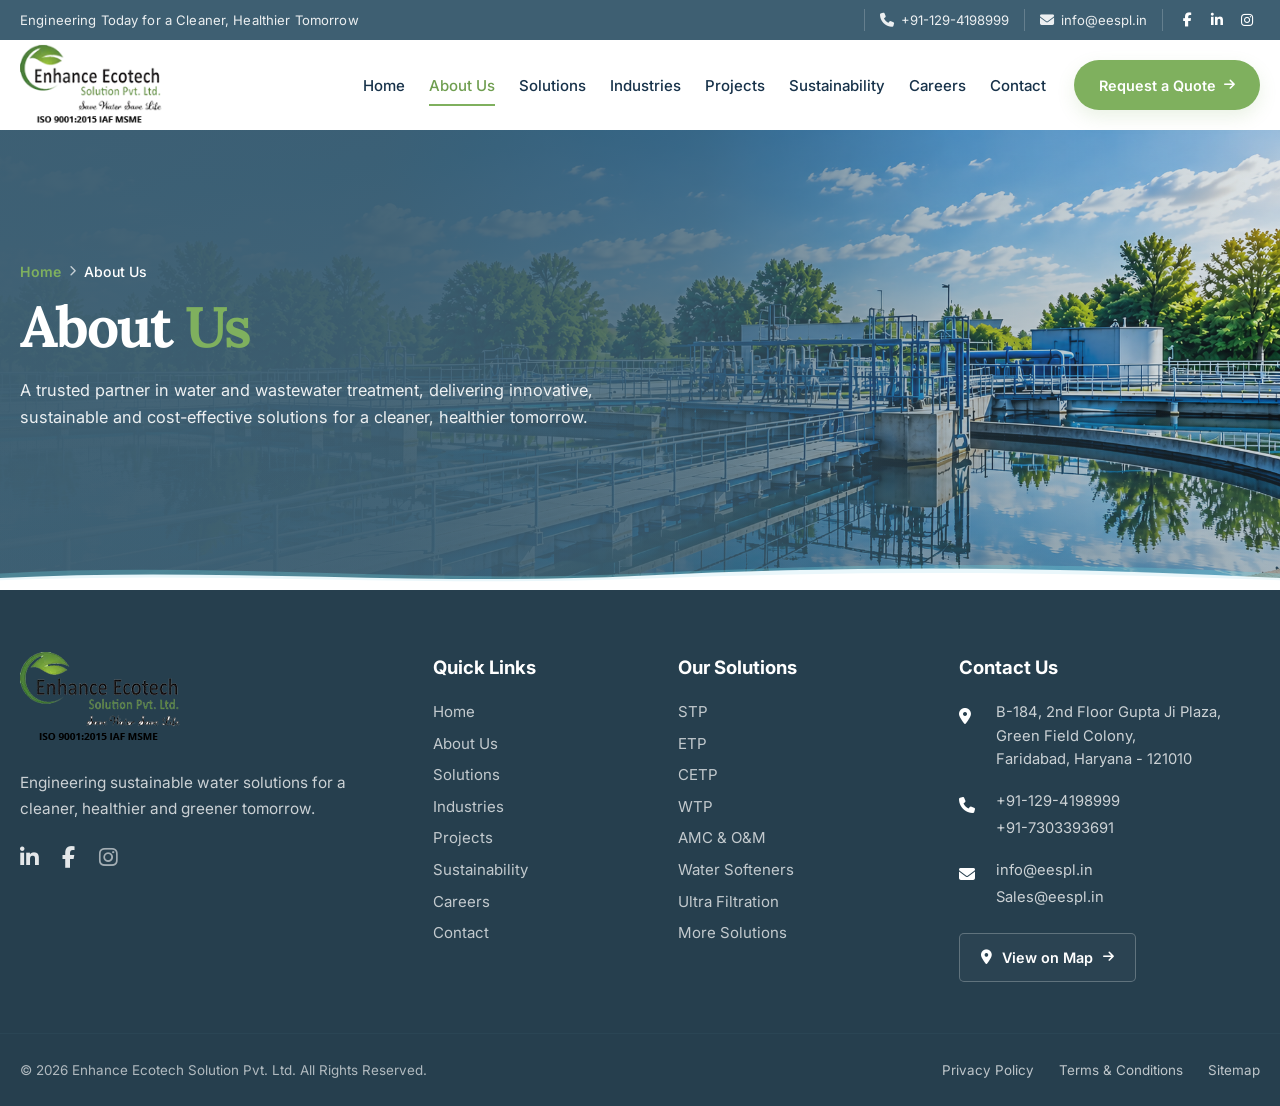
==== commit 691410f7: "fix: refine About Us hero styling and responsive alignment" ====
--- a/about-us.html
+++ b/about-us.html
@@ -109,7 +109,7 @@
   <main id="main-content" tabindex="-1">
     <!-- Step 1: About Us Hero Section -->
     <section class="eespl-about-hero" aria-labelledby="about-hero-title">
-      <img class="eespl-about-hero__background" src="assets/images/about-hero.png" width="2056" height="765" alt="" fetchpriority="high" decoding="async">
+      <img class="eespl-about-hero__background" src="assets/images/about-hero-banner.png" width="2172" height="724" alt="" fetchpriority="high" decoding="async">
       <div class="eespl-about-hero__overlay" aria-hidden="true"></div>
 
       <div class="eespl-container eespl-about-hero__inner">
--- a/assets/css/style.css
+++ b/assets/css/style.css
@@ -3306,18 +3306,16 @@
 }
 
 /* ==========================================================================
-   About Us Page � Step 1: Hero Section
+   About Us Page - Step 1: Hero Section
    ========================================================================== */
 
 .eespl-about-hero {
   position: relative;
   isolation: isolate;
-  min-height: 450px;
+  min-height: 460px;
   overflow: hidden;
   color: var(--eespl-white);
-  background-color: var(--eespl-navy);
-  display: flex;
-  align-items: center;
+  background: #3E5F72;
 }
 
 .eespl-about-hero__background,
@@ -3327,7 +3325,7 @@
 }
 
 .eespl-about-hero__background {
-  z-index: -3;
+  z-index: 1;
   width: 100%;
   height: 100%;
   object-fit: cover;
@@ -3335,28 +3333,37 @@
 }
 
 .eespl-about-hero__overlay {
-  z-index: -2;
-  /* Subtle localized darkening on left while keeping treatment plant clearly visible on right */
-  background: linear-gradient(
-    90deg,
-    rgba(23, 50, 74, 0.42) 0%,
-    rgba(23, 50, 74, 0.2) 48%,
-    rgba(23, 50, 74, 0.04) 75%,
-    transparent 100%
-  );
+  z-index: 2;
+  background:
+    linear-gradient(
+      180deg,
+      transparent 58%,
+      rgba(62, 95, 114, 0.38) 100%
+    ),
+    linear-gradient(
+      90deg,
+      rgba(62, 95, 114, 0.98) 0%,
+      rgba(62, 95, 114, 0.95) 30%,
+      rgba(62, 95, 114, 0.78) 55%,
+      rgba(62, 95, 114, 0.38) 75%,
+      rgba(62, 95, 114, 0.16) 100%
+    );
   pointer-events: none;
 }
 
 .eespl-about-hero__inner {
   position: relative;
-  z-index: 2;
-  width: 100%;
-  padding-top: 56px;
-  padding-bottom: 78px;
+  z-index: 3;
+  display: flex;
+  min-height: 460px;
+  flex-direction: column;
+  justify-content: center;
+  padding-top: 64px;
+  padding-bottom: 92px;
 }
 
 .eespl-about-hero__content {
-  max-width: 650px;
+  width: min(100%, 650px);
 }
 
 /* Breadcrumb */
@@ -3365,7 +3372,7 @@
   align-items: center;
   flex-wrap: wrap;
   gap: 8px;
-  margin: 0 0 16px;
+  margin: 0;
   padding: 0;
   list-style: none;
   font-size: 0.88rem;
@@ -3393,7 +3400,7 @@
 .eespl-breadcrumb__separator {
   display: inline-flex;
   align-items: center;
-  color: rgba(255, 255, 255, 0.65);
+  color: rgba(255, 255, 255, 0.7);
   font-size: 0.68rem;
 }
 
@@ -3404,26 +3411,27 @@
 
 /* Main H1 */
 .eespl-about-hero__title {
-  margin: 0;
+  margin: 14px 0 0;
   color: var(--eespl-white);
-  font-family: "Lora", Georgia, serif;
-  font-size: clamp(2.85rem, 4.2vw, 3.75rem);
+  font-family: 'Lora', Georgia, serif;
+  font-size: clamp(3rem, 4.45vw, 4rem);
   font-weight: 700;
-  letter-spacing: -0.03em;
-  line-height: 1.1;
-}
-
-.eespl-about-hero__accent {
-  color: var(--eespl-green);
+  letter-spacing: -0.035em;
+  line-height: 1.08;
+}
+
+.eespl-about-hero__accent,
+.eespl-about-hero__title em {
+  color: #7FB05E;
   font-style: normal;
 }
 
 /* Supporting Copy */
 .eespl-about-hero__description {
-  max-width: 620px;
-  margin: 18px 0 0;
-  color: rgba(255, 255, 255, 0.92);
-  font-size: 1.05rem;
+  max-width: 580px;
+  margin: 20px 0 0;
+  color: rgba(255, 255, 255, 0.9);
+  font-size: 1.02rem;
   font-weight: 400;
   line-height: 1.62;
 }
@@ -3434,7 +3442,7 @@
   right: 0;
   bottom: -1px;
   left: 0;
-  z-index: 3;
+  z-index: 4;
   height: 38px;
   overflow: hidden;
   pointer-events: none;
@@ -3442,50 +3450,43 @@
 
 /* Responsive adjustments */
 @media (max-width: 1024px) {
-  .eespl-about-hero {
+  .eespl-about-hero,
+  .eespl-about-hero__inner {
     min-height: 420px;
+  }
+
+  .eespl-about-hero__inner {
+    padding-top: 56px;
+    padding-bottom: 80px;
+  }
+
+  .eespl-about-hero__title {
+    font-size: clamp(2.5rem, 4.8vw, 3.2rem);
+  }
+
+  .eespl-about-hero__description {
+    max-width: 520px;
+    font-size: 0.98rem;
+  }
+
+  .eespl-about-hero__waves {
+    height: 34px;
+  }
+}
+
+@media (max-width: 768px) {
+  .eespl-about-hero,
+  .eespl-about-hero__inner {
+    min-height: 400px;
+  }
+
+  .eespl-about-hero__background {
+    object-position: 80% center;
   }
 
   .eespl-about-hero__inner {
     padding-top: 48px;
-    padding-bottom: 70px;
-  }
-
-  .eespl-about-hero__title {
-    font-size: clamp(2.5rem, 5vw, 3.2rem);
-  }
-
-  .eespl-about-hero__description {
-    max-width: 560px;
-    font-size: 1rem;
-  }
-
-  .eespl-about-hero__waves {
-    height: 34px;
-  }
-}
-
-@media (max-width: 768px) {
-  .eespl-about-hero {
-    min-height: 400px;
-  }
-
-  .eespl-about-hero__background {
-    object-position: 70% center;
-  }
-
-  .eespl-about-hero__overlay {
-    background: linear-gradient(
-      90deg,
-      rgba(23, 50, 74, 0.65) 0%,
-      rgba(23, 50, 74, 0.45) 60%,
-      rgba(23, 50, 74, 0.2) 100%
-    );
-  }
-
-  .eespl-about-hero__inner {
-    padding-top: 40px;
-    padding-bottom: 64px;
+    padding-bottom: 72px;
   }
 
   .eespl-about-hero__title {
@@ -3493,7 +3494,7 @@
   }
 
   .eespl-about-hero__description {
-    font-size: 0.96rem;
+    font-size: 0.95rem;
     line-height: 1.55;
   }
 
@@ -3503,30 +3504,39 @@
 }
 
 @media (max-width: 520px) {
-  .eespl-about-hero {
+  .eespl-about-hero,
+  .eespl-about-hero__inner {
     min-height: 380px;
   }
 
   .eespl-about-hero__background {
-    object-position: 74% center;
+    object-position: 85% center;
   }
 
   .eespl-about-hero__overlay {
-    background: linear-gradient(
-      90deg,
-      rgba(23, 50, 74, 0.76) 0%,
-      rgba(23, 50, 74, 0.55) 75%,
-      rgba(23, 50, 74, 0.35) 100%
-    );
+    background:
+      linear-gradient(
+        180deg,
+        transparent 45%,
+        rgba(62, 95, 114, 0.5) 100%
+      ),
+      linear-gradient(
+        90deg,
+        rgba(62, 95, 114, 0.98) 0%,
+        rgba(62, 95, 114, 0.92) 50%,
+        rgba(62, 95, 114, 0.65) 100%
+      );
   }
 
   .eespl-about-hero__inner {
-    padding-top: 32px;
-    padding-bottom: 56px;
+    padding-top: 36px;
+    padding-bottom: 60px;
   }
 
   .eespl-about-hero__title {
-    font-size: clamp(1.95rem, 8.4vw, 2.35rem);
+    margin-top: 10px;
+    font-size: clamp(2rem, 8.5vw, 2.35rem);
+    letter-spacing: -0.03em;
   }
 
   .eespl-about-hero__description {
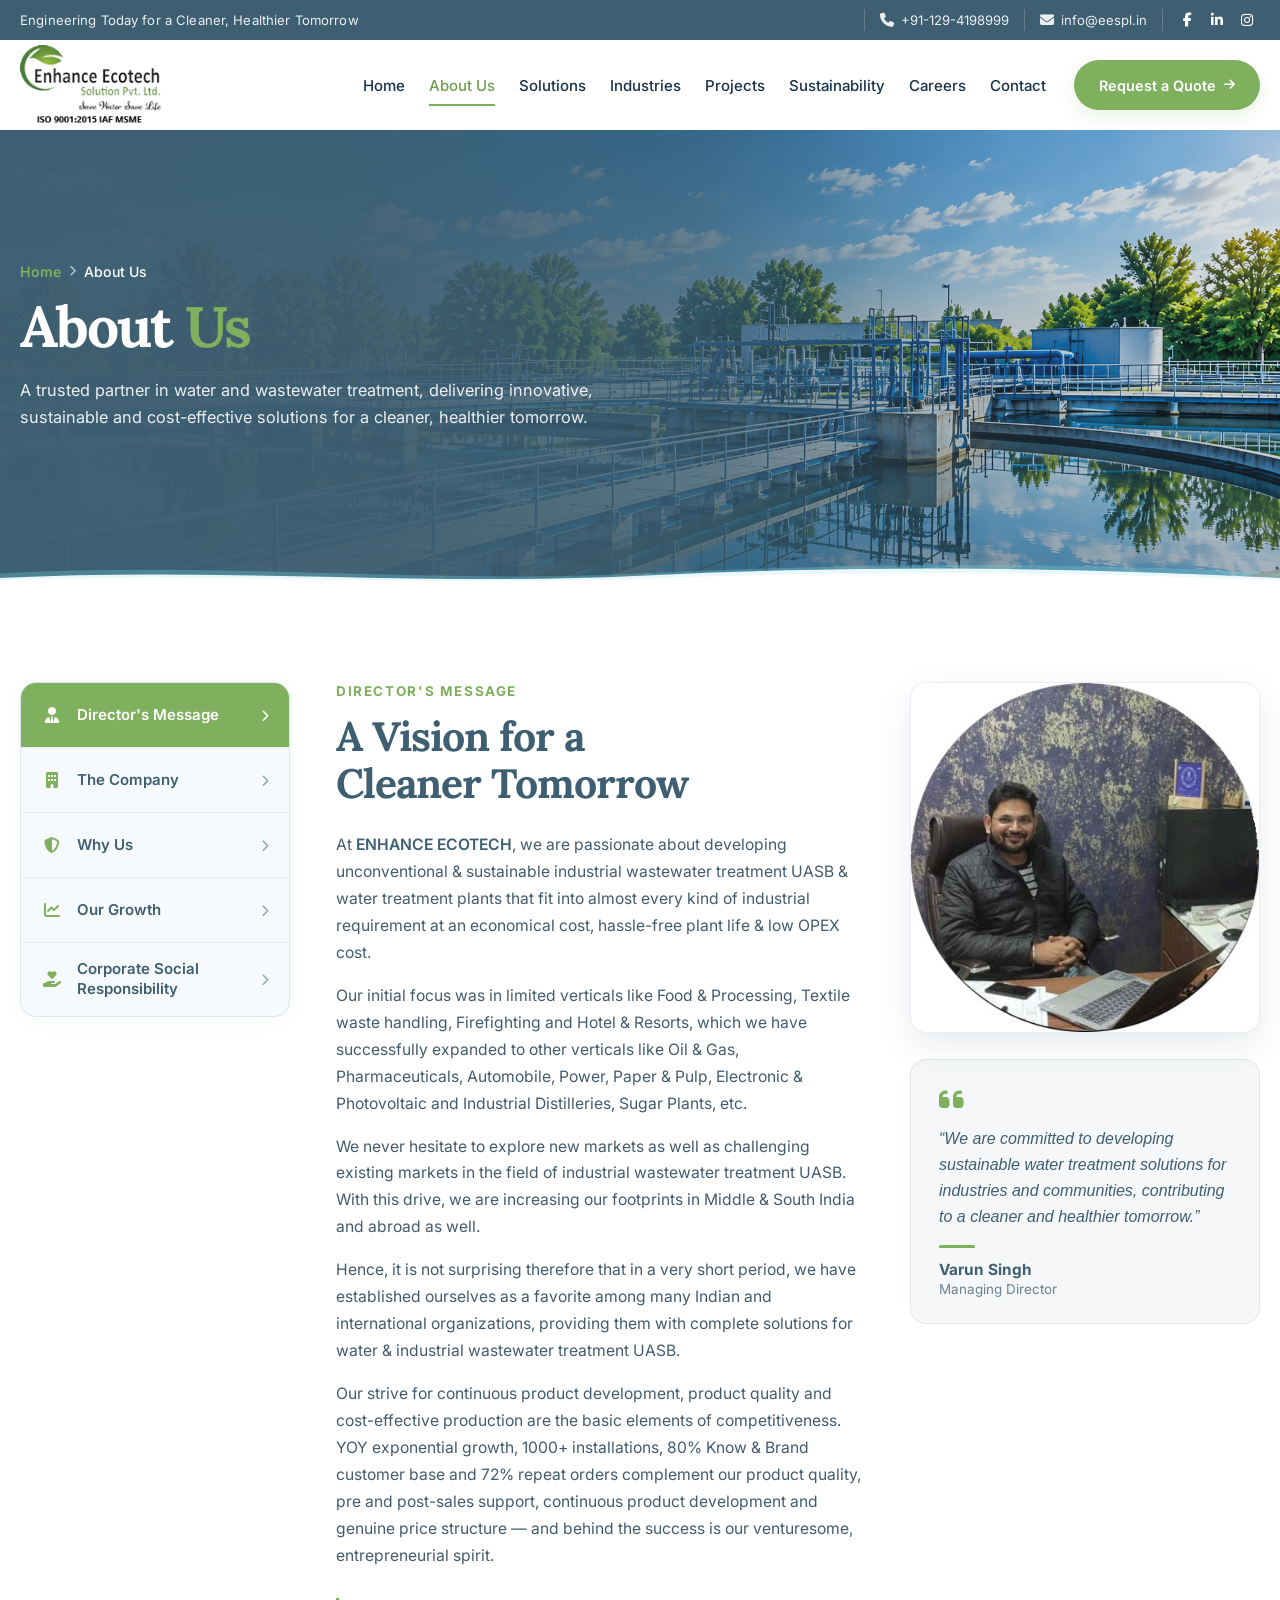
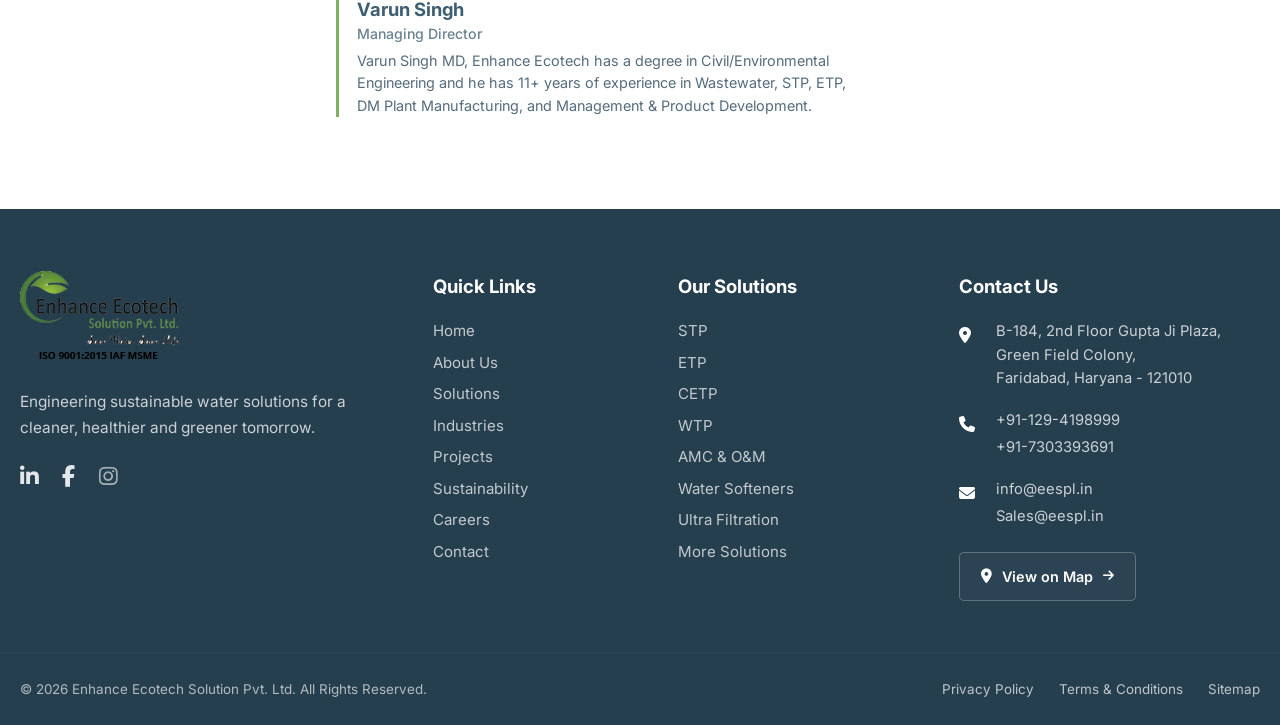
==== commit 5714fe38: "feat: add premium About Us director message section" ====
--- a/about-us.html
+++ b/about-us.html
@@ -152,6 +152,102 @@
         </svg>
       </div>
     </section>
+
+    <!-- Step 2: Director's Message Section -->
+    <section class="eespl-about-director" id="directors-message" aria-labelledby="directors-message-heading">
+      <div class="eespl-container">
+        <div class="eespl-about-director__grid">
+          <!-- Left: About Us Navigation Card -->
+          <nav class="eespl-about-nav" aria-label="About Us sections">
+            <ul class="eespl-about-nav__list">
+              <li class="eespl-about-nav__item">
+                <a class="eespl-about-nav__link is-active" href="#directors-message" aria-current="true">
+                  <span class="eespl-about-nav__icon" aria-hidden="true"><i class="fa-solid fa-user-tie"></i></span>
+                  <span class="eespl-about-nav__label">Director's Message</span>
+                  <span class="eespl-about-nav__arrow" aria-hidden="true"><i class="fa-solid fa-chevron-right"></i></span>
+                </a>
+              </li>
+              <li class="eespl-about-nav__item">
+                <a class="eespl-about-nav__link" href="#the-company">
+                  <span class="eespl-about-nav__icon" aria-hidden="true"><i class="fa-solid fa-building"></i></span>
+                  <span class="eespl-about-nav__label">The Company</span>
+                  <span class="eespl-about-nav__arrow" aria-hidden="true"><i class="fa-solid fa-chevron-right"></i></span>
+                </a>
+              </li>
+              <li class="eespl-about-nav__item">
+                <a class="eespl-about-nav__link" href="#why-us">
+                  <span class="eespl-about-nav__icon" aria-hidden="true"><i class="fa-solid fa-shield-halved"></i></span>
+                  <span class="eespl-about-nav__label">Why Us</span>
+                  <span class="eespl-about-nav__arrow" aria-hidden="true"><i class="fa-solid fa-chevron-right"></i></span>
+                </a>
+              </li>
+              <li class="eespl-about-nav__item">
+                <a class="eespl-about-nav__link" href="#our-growth">
+                  <span class="eespl-about-nav__icon" aria-hidden="true"><i class="fa-solid fa-chart-line"></i></span>
+                  <span class="eespl-about-nav__label">Our Growth</span>
+                  <span class="eespl-about-nav__arrow" aria-hidden="true"><i class="fa-solid fa-chevron-right"></i></span>
+                </a>
+              </li>
+              <li class="eespl-about-nav__item">
+                <a class="eespl-about-nav__link" href="#corporate-social-responsibility">
+                  <span class="eespl-about-nav__icon" aria-hidden="true"><i class="fa-solid fa-hand-holding-heart"></i></span>
+                  <span class="eespl-about-nav__label">Corporate Social Responsibility</span>
+                  <span class="eespl-about-nav__arrow" aria-hidden="true"><i class="fa-solid fa-chevron-right"></i></span>
+                </a>
+              </li>
+            </ul>
+          </nav>
+
+          <!-- Center: Director Message Content -->
+          <div class="eespl-about-director__content">
+            <p class="eespl-about-director__eyebrow">DIRECTOR'S MESSAGE</p>
+            <h2 class="eespl-about-director__heading" id="directors-message-heading">
+              A Vision for a<br>Cleaner Tomorrow
+            </h2>
+
+            <div class="eespl-about-director__body">
+              <p>At <strong>ENHANCE ECOTECH</strong>, we are passionate about developing unconventional &amp; sustainable industrial wastewater treatment UASB &amp; water treatment plants that fit into almost every kind of industrial requirement at an economical cost, hassle-free plant life &amp; low OPEX cost.</p>
+              
+              <p>Our initial focus was in limited verticals like Food &amp; Processing, Textile waste handling, Firefighting and Hotel &amp; Resorts, which we have successfully expanded to other verticals like Oil &amp; Gas, Pharmaceuticals, Automobile, Power, Paper &amp; Pulp, Electronic &amp; Photovoltaic and Industrial Distilleries, Sugar Plants, etc.</p>
+
+              <p>We never hesitate to explore new markets as well as challenging existing markets in the field of industrial wastewater treatment UASB. With this drive, we are increasing our footprints in Middle &amp; South India and abroad as well.</p>
+
+              <p>Hence, it is not surprising therefore that in a very short period, we have established ourselves as a favorite among many Indian and international organizations, providing them with complete solutions for water &amp; industrial wastewater treatment UASB.</p>
+
+              <p>Our strive for continuous product development, product quality and cost-effective production are the basic elements of competitiveness. YOY exponential growth, 1000+ installations, 80% Know &amp; Brand customer base and 72% repeat orders complement our product quality, pre and post-sales support, continuous product development and genuine price structure — and behind the success is our venturesome, entrepreneurial spirit.</p>
+            </div>
+
+            <!-- Director Identity Block -->
+            <div class="eespl-director-sign">
+              <strong class="eespl-director-sign__name">Varun Singh</strong>
+              <span class="eespl-director-sign__title">Managing Director</span>
+              <p class="eespl-director-sign__bio">Varun Singh MD, Enhance Ecotech has a degree in Civil/Environmental Engineering and he has 11+ years of experience in Wastewater, STP, ETP, DM Plant Manufacturing, and Management &amp; Product Development.</p>
+            </div>
+          </div>
+
+          <!-- Right: Director Visual & Quote Card -->
+          <div class="eespl-about-director__visual">
+            <div class="eespl-director-photo-card">
+              <img class="eespl-director-photo" src="assets/images/dr.jpg" width="426" height="427" alt="Varun Singh, Managing Director of Enhance Ecotech Solution Pvt. Ltd." loading="lazy">
+            </div>
+
+            <div class="eespl-director-quote-card">
+              <div class="eespl-director-quote-card__icon" aria-hidden="true">
+                <i class="fa-solid fa-quote-left"></i>
+              </div>
+              <blockquote class="eespl-director-quote-card__text">
+                &ldquo;We are committed to developing sustainable water treatment solutions for industries and communities, contributing to a cleaner and healthier tomorrow.&rdquo;
+              </blockquote>
+              <div class="eespl-director-quote-card__divider" aria-hidden="true"></div>
+              <div class="eespl-director-quote-card__author">
+                <strong class="eespl-director-quote-card__name">Varun Singh</strong>
+                <span class="eespl-director-quote-card__role">Managing Director</span>
+              </div>
+            </div>
+          </div>
+        </div>
+      </div>
+    </section>
   </main>
 
   <footer class="eespl-footer">
--- a/assets/css/style.css
+++ b/assets/css/style.css
@@ -3549,3 +3549,381 @@
     height: 28px;
   }
 }
+
+/* ==========================================================================
+   About Us Page - Step 2: Director's Message Section
+   ========================================================================== */
+
+.eespl-about-director {
+  position: relative;
+  background-color: var(--eespl-white);
+  padding-block: 92px;
+}
+
+.eespl-about-director__grid {
+  display: grid;
+  grid-template-columns: 270px 1fr 350px;
+  gap: 46px;
+  align-items: start;
+}
+
+/* --- Left Column: Navigation Card --- */
+.eespl-about-nav {
+  position: sticky;
+  top: 110px;
+  background: #f7fafc;
+  border: 1px solid rgba(62, 95, 114, 0.12);
+  border-radius: 16px;
+  overflow: hidden;
+  box-shadow: 0 4px 20px rgba(62, 95, 114, 0.04);
+}
+
+.eespl-about-nav__list {
+  list-style: none;
+  margin: 0;
+  padding: 0;
+}
+
+.eespl-about-nav__item {
+  border-bottom: 1px solid rgba(62, 95, 114, 0.08);
+}
+
+.eespl-about-nav__item:last-child {
+  border-bottom: none;
+}
+
+.eespl-about-nav__link {
+  display: flex;
+  align-items: center;
+  gap: 14px;
+  min-height: 64px;
+  padding: 16px 20px;
+  color: var(--eespl-navy);
+  text-decoration: none;
+  font-size: 0.94rem;
+  font-weight: 600;
+  transition: background-color 180ms ease, color 180ms ease;
+}
+
+.eespl-about-nav__icon {
+  display: flex;
+  align-items: center;
+  justify-content: center;
+  width: 22px;
+  color: var(--eespl-green);
+  font-size: 1rem;
+  flex-shrink: 0;
+  transition: color 180ms ease;
+}
+
+.eespl-about-nav__label {
+  flex: 1;
+  line-height: 1.35;
+}
+
+.eespl-about-nav__arrow {
+  color: var(--eespl-navy);
+  opacity: 0.55;
+  font-size: 0.75rem;
+  transition: transform 180ms ease, opacity 180ms ease, color 180ms ease;
+}
+
+.eespl-about-nav__link:hover:not(.is-active) {
+  background-color: rgba(127, 176, 94, 0.08);
+  color: var(--eespl-navy);
+}
+
+.eespl-about-nav__link:hover:not(.is-active) .eespl-about-nav__arrow {
+  transform: translateX(3px);
+  opacity: 0.9;
+}
+
+.eespl-about-nav__link.is-active {
+  background-color: var(--eespl-green);
+  color: var(--eespl-white);
+}
+
+.eespl-about-nav__link.is-active .eespl-about-nav__icon,
+.eespl-about-nav__link.is-active .eespl-about-nav__arrow {
+  color: var(--eespl-white);
+  opacity: 1;
+}
+
+/* --- Center Column: Director Message --- */
+.eespl-about-director__eyebrow {
+  margin: 0;
+  color: var(--eespl-green);
+  font-size: 0.84rem;
+  font-weight: 700;
+  letter-spacing: 0.12em;
+  text-transform: uppercase;
+  line-height: 1.4;
+}
+
+.eespl-about-director__heading {
+  margin: 12px 0 24px;
+  color: var(--eespl-navy);
+  font-family: 'Lora', Georgia, serif;
+  font-size: clamp(2.2rem, 3.2vw, 2.85rem);
+  font-weight: 700;
+  letter-spacing: -0.025em;
+  line-height: 1.16;
+}
+
+.eespl-about-director__body p {
+  margin: 0 0 16px;
+  color: #435b6d;
+  font-size: 0.98rem;
+  line-height: 1.72;
+}
+
+.eespl-about-director__body p strong {
+  color: var(--eespl-navy);
+  font-weight: 600;
+}
+
+/* Director Identity Block */
+.eespl-director-sign {
+  margin-top: 28px;
+  padding-left: 18px;
+  border-left: 3px solid var(--eespl-green);
+}
+
+.eespl-director-sign__name {
+  display: block;
+  color: var(--eespl-navy);
+  font-size: 1.15rem;
+  font-weight: 700;
+  line-height: 1.3;
+}
+
+.eespl-director-sign__title {
+  display: block;
+  margin-top: 3px;
+  color: #6a8292;
+  font-size: 0.88rem;
+  font-weight: 500;
+}
+
+.eespl-director-sign__bio {
+  margin: 8px 0 0;
+  color: #556c7d;
+  font-size: 0.9rem;
+  line-height: 1.55;
+}
+
+/* --- Right Column: Photo & Quote Card --- */
+.eespl-about-director__visual {
+  display: flex;
+  flex-direction: column;
+  gap: 26px;
+}
+
+.eespl-director-photo-card {
+  position: relative;
+  border-radius: 16px;
+  overflow: hidden;
+  box-shadow: 0 12px 32px rgba(62, 95, 114, 0.12);
+  border: 1px solid rgba(62, 95, 114, 0.08);
+  background-color: #f7fafc;
+}
+
+.eespl-director-photo {
+  display: block;
+  width: 100%;
+  height: auto;
+  aspect-ratio: 426 / 427;
+  object-fit: cover;
+  object-position: center top;
+}
+
+.eespl-director-quote-card {
+  background: rgba(62, 95, 114, 0.05);
+  border: 1px solid rgba(62, 95, 114, 0.1);
+  border-radius: 16px;
+  padding: 26px 28px;
+}
+
+.eespl-director-quote-card__icon {
+  color: var(--eespl-green);
+  font-size: 1.75rem;
+  line-height: 1;
+  margin-bottom: 12px;
+}
+
+.eespl-director-quote-card__text {
+  margin: 0;
+  color: var(--eespl-navy);
+  font-size: 1rem;
+  font-style: italic;
+  line-height: 1.62;
+}
+
+.eespl-director-quote-card__divider {
+  width: 36px;
+  height: 3px;
+  background-color: var(--eespl-green);
+  border-radius: 2px;
+  margin: 16px 0 12px;
+}
+
+.eespl-director-quote-card__name {
+  display: block;
+  color: var(--eespl-navy);
+  font-size: 0.96rem;
+  font-weight: 700;
+}
+
+.eespl-director-quote-card__role {
+  display: block;
+  margin-top: 2px;
+  color: #6a8292;
+  font-size: 0.84rem;
+}
+
+/* Responsive adjustments */
+@media (max-width: 1150px) {
+  .eespl-about-director__grid {
+    grid-template-columns: 240px 1fr 310px;
+    gap: 32px;
+  }
+}
+
+@media (max-width: 1024px) {
+  .eespl-about-director {
+    padding-block: 76px;
+  }
+
+  .eespl-about-director__grid {
+    grid-template-columns: 220px 1fr 280px;
+    gap: 28px;
+  }
+
+  .eespl-about-nav__link {
+    padding: 14px 16px;
+    min-height: 58px;
+    font-size: 0.88rem;
+  }
+
+  .eespl-director-quote-card {
+    padding: 20px 22px;
+  }
+}
+
+@media (max-width: 768px) {
+  .eespl-about-director {
+    padding-block: 60px;
+  }
+
+  .eespl-about-director__grid {
+    display: flex;
+    flex-direction: column;
+    gap: 32px;
+  }
+
+  /* Horizontal scrollable tabs navigation on tablet/mobile */
+  .eespl-about-nav {
+    position: static;
+    background: transparent;
+    border: none;
+    box-shadow: none;
+    overflow-x: auto;
+    -webkit-overflow-scrolling: touch;
+    width: 100%;
+    padding-bottom: 6px;
+  }
+
+  .eespl-about-nav__list {
+    display: flex;
+    gap: 10px;
+    width: max-content;
+  }
+
+  .eespl-about-nav__item {
+    border-bottom: none;
+  }
+
+  .eespl-about-nav__link {
+    min-height: 44px;
+    padding: 10px 18px;
+    background: #f4f8fa;
+    border: 1px solid rgba(62, 95, 114, 0.12);
+    border-radius: 30px;
+    white-space: nowrap;
+    font-size: 0.88rem;
+  }
+
+  .eespl-about-nav__arrow {
+    display: none;
+  }
+
+  .eespl-about-nav__link.is-active {
+    background-color: var(--eespl-green);
+    border-color: var(--eespl-green);
+  }
+
+  /* Layout ordering for tablet & mobile */
+  .eespl-about-director__content {
+    display: contents;
+  }
+
+  .eespl-about-director__visual {
+    display: contents;
+  }
+
+  .eespl-about-nav {
+    order: 1;
+  }
+
+  .eespl-about-director__eyebrow {
+    order: 2;
+  }
+
+  .eespl-about-director__heading {
+    order: 3;
+    margin: 8px 0 20px;
+  }
+
+  .eespl-director-photo-card {
+    order: 4;
+    max-width: 360px;
+    margin-inline: auto;
+    width: 100%;
+  }
+
+  .eespl-about-director__body {
+    order: 5;
+  }
+
+  .eespl-director-sign {
+    order: 6;
+  }
+
+  .eespl-director-quote-card {
+    order: 7;
+    margin-top: 10px;
+  }
+}
+
+@media (max-width: 480px) {
+  .eespl-about-director {
+    padding-block: 46px;
+  }
+
+  .eespl-about-director__heading {
+    font-size: clamp(1.85rem, 7.5vw, 2.2rem);
+  }
+
+  .eespl-about-director__body p {
+    font-size: 0.94rem;
+    line-height: 1.68;
+  }
+
+  .eespl-director-photo-card {
+    max-width: 100%;
+  }
+
+  .eespl-director-quote-card {
+    padding: 20px 18px;
+  }
+}
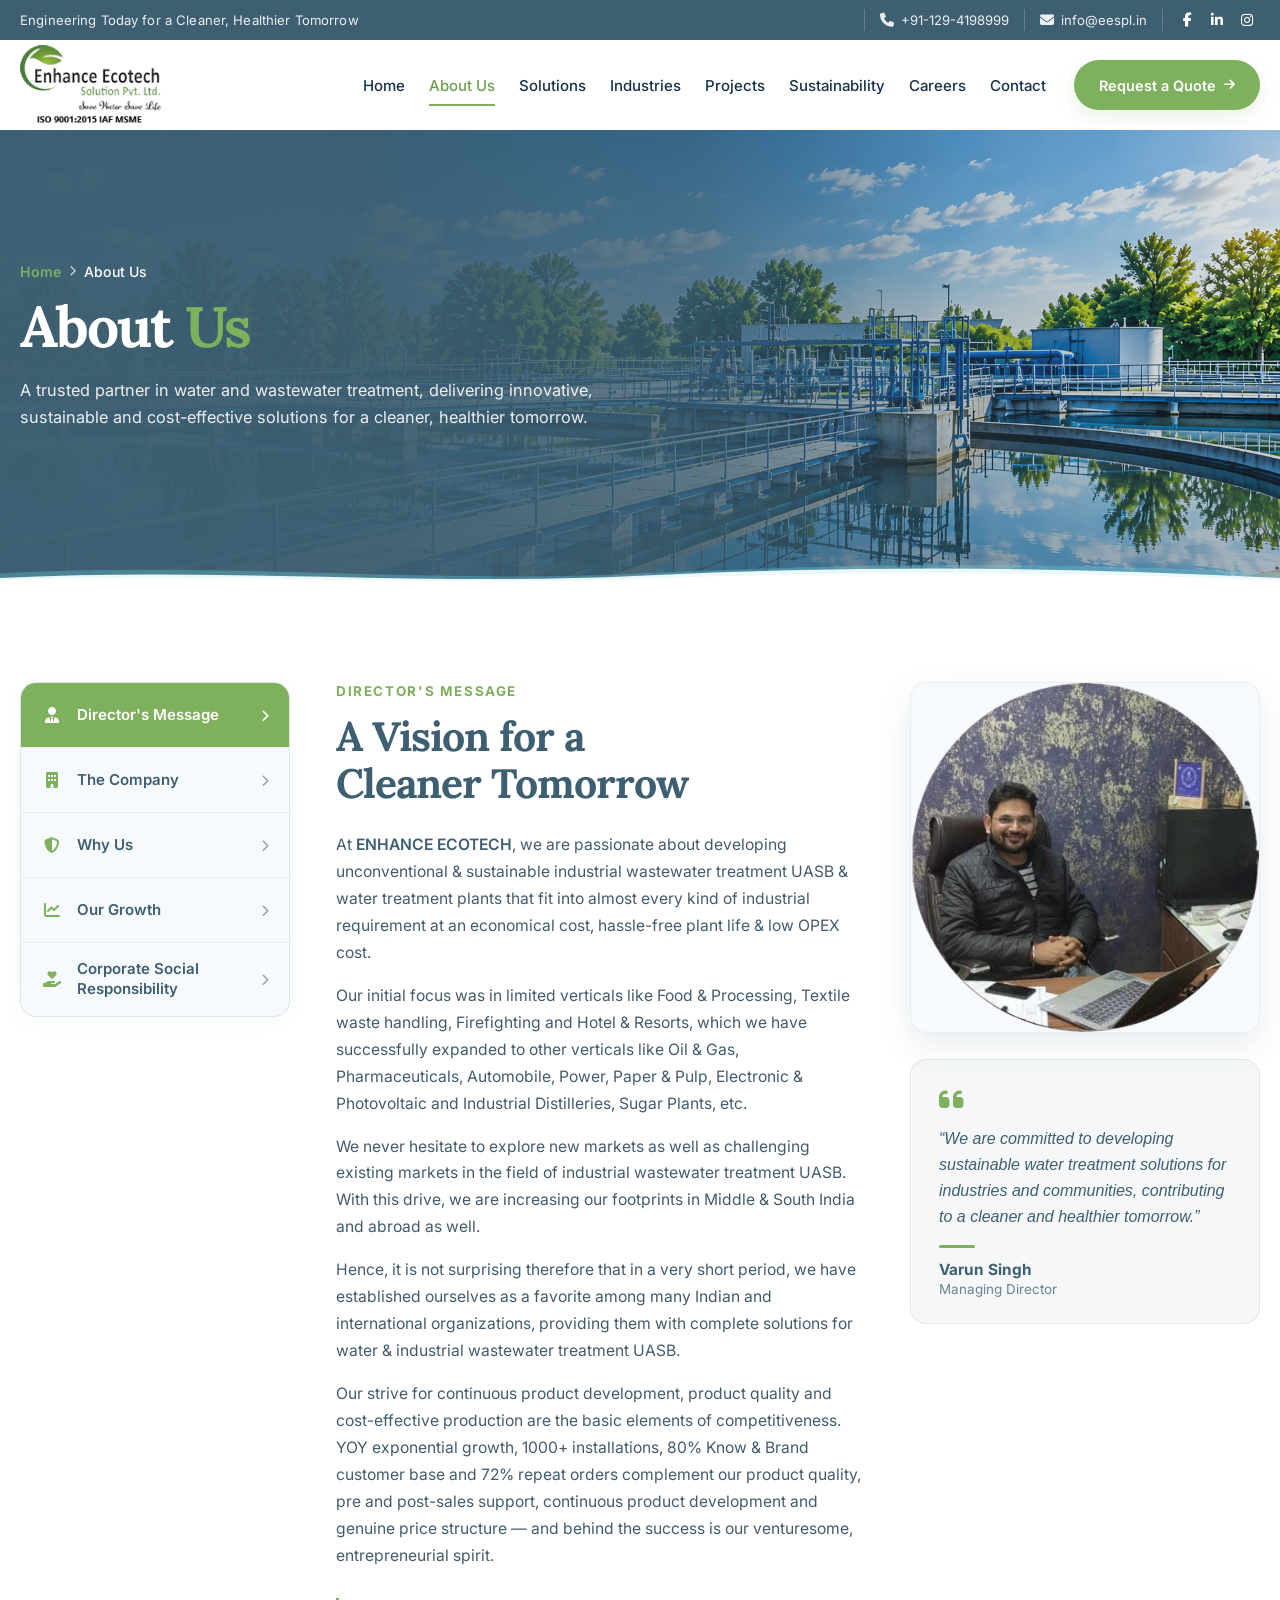
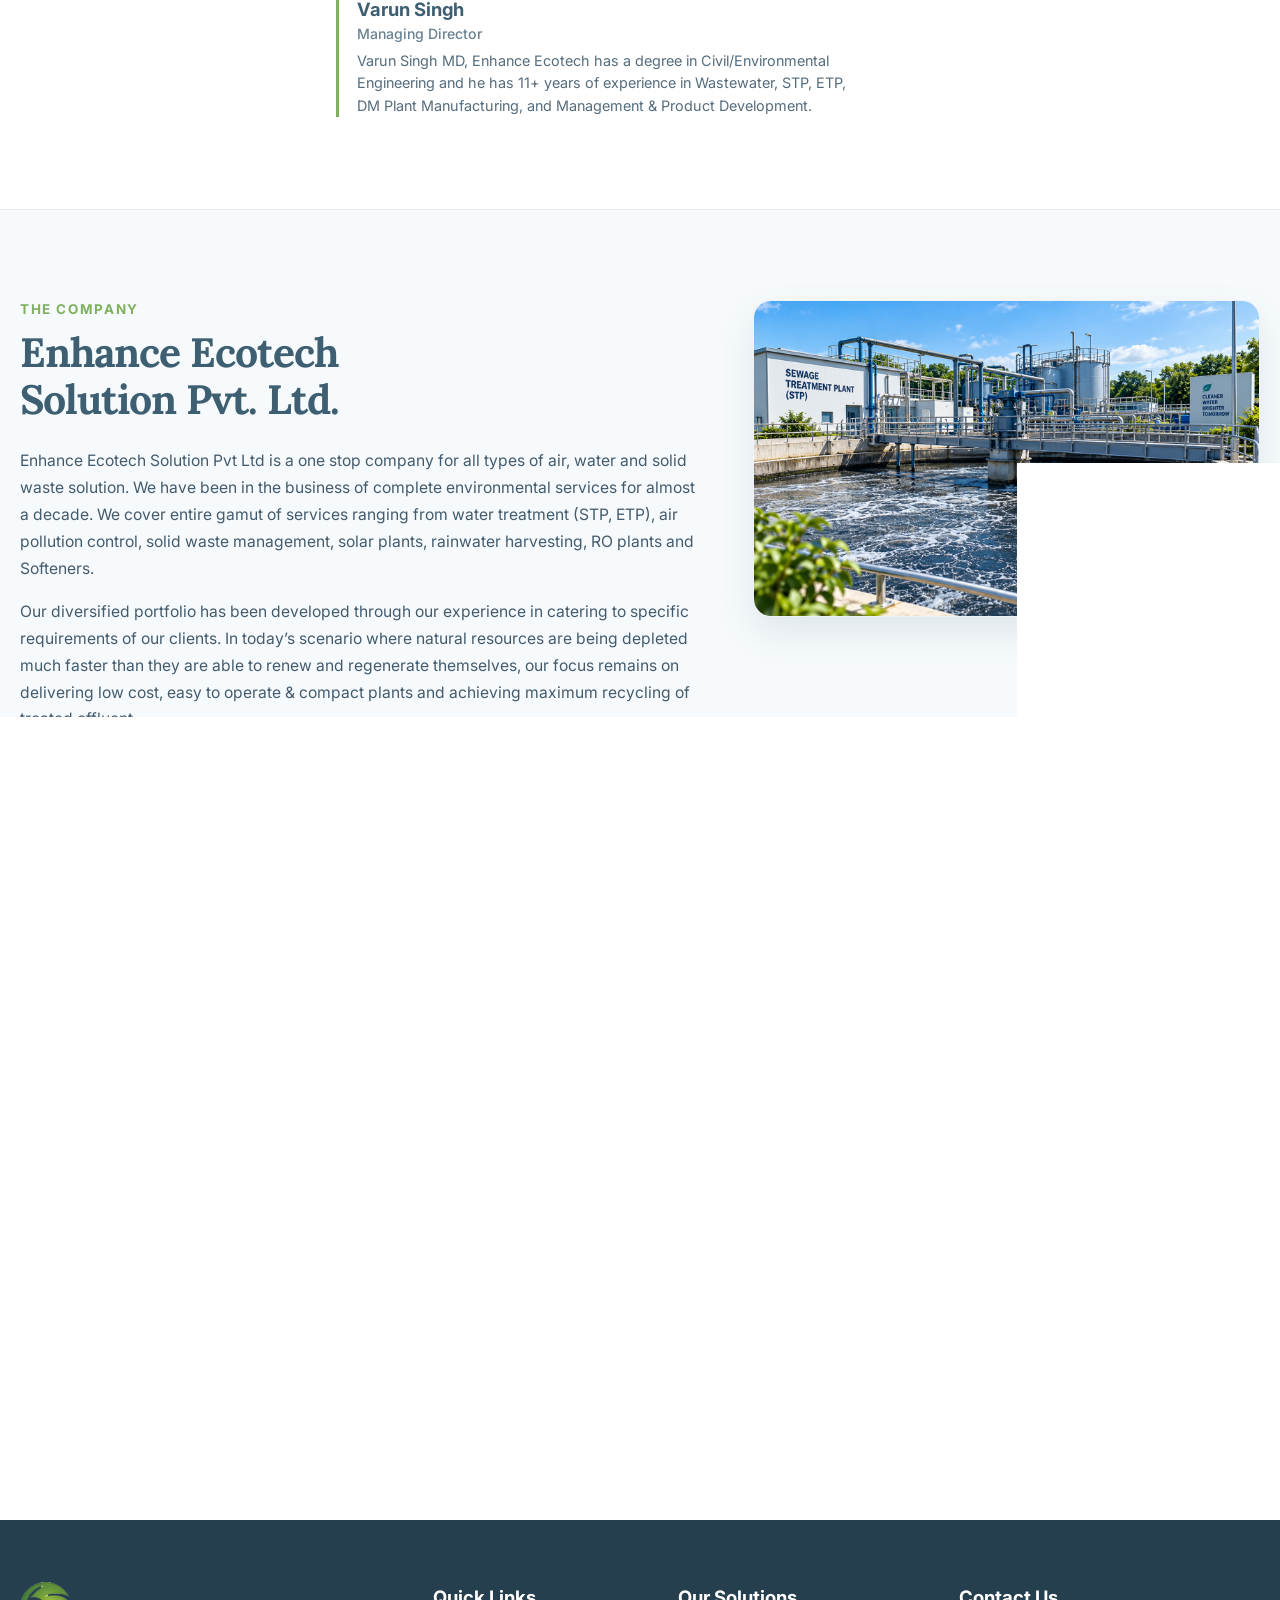
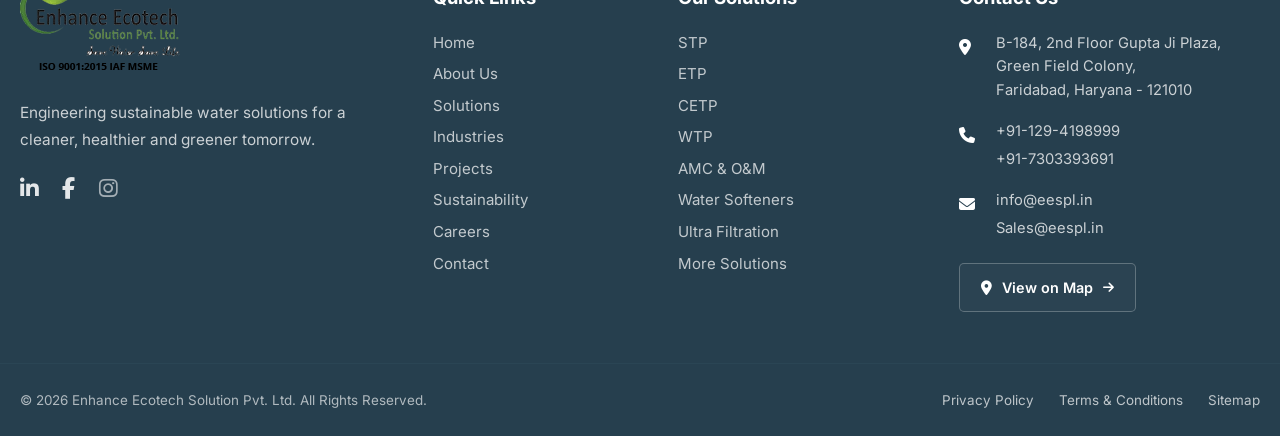
==== commit 0eaaf212: "feat: add About Us company section" ====
--- a/about-us.html
+++ b/about-us.html
@@ -228,7 +228,7 @@
           <!-- Right: Director Visual & Quote Card -->
           <div class="eespl-about-director__visual">
             <div class="eespl-director-photo-card">
-              <img class="eespl-director-photo" src="assets/images/dr.jpg" width="426" height="427" alt="Varun Singh, Managing Director of Enhance Ecotech Solution Pvt. Ltd." loading="lazy">
+              <img class="eespl-director-photo" src="assets/images/Varun%20Singh.png" width="426" height="427" alt="Varun Singh, Managing Director of Enhance Ecotech Solution Pvt. Ltd." loading="lazy">
             </div>
 
             <div class="eespl-director-quote-card">
@@ -243,6 +243,69 @@
                 <strong class="eespl-director-quote-card__name">Varun Singh</strong>
                 <span class="eespl-director-quote-card__role">Managing Director</span>
               </div>
+            </div>
+          </div>
+        </div>
+      </div>
+    </section>
+
+    <!-- Step 3: The Company Section -->
+    <section class="eespl-about-company" id="the-company" aria-labelledby="the-company-heading">
+      <div class="eespl-container">
+        <div class="eespl-about-company__grid">
+          <!-- Left Column: Content -->
+          <div class="eespl-about-company__content">
+            <p class="eespl-about-company__eyebrow">THE COMPANY</p>
+            <h2 class="eespl-about-company__heading" id="the-company-heading">
+              Enhance Ecotech<br>Solution Pvt. Ltd.
+            </h2>
+
+            <div class="eespl-about-company__body">
+              <p>Enhance Ecotech Solution Pvt Ltd is a one stop company for all types of air, water and solid waste solution. We have been in the business of complete environmental services for almost a decade. We cover entire gamut of services ranging from water treatment (STP, ETP), air pollution control, solid waste management, solar plants, rainwater harvesting, RO plants and Softeners.</p>
+
+              <p>Our diversified portfolio has been developed through our experience in catering to specific requirements of our clients. In today’s scenario where natural resources are being depleted much faster than they are able to renew and regenerate themselves, our focus remains on delivering low cost, easy to operate &amp; compact plants and achieving maximum recycling of treated effluent.</p>
+
+              <h3 class="eespl-about-company__highlight">Complete Environmental Solutions &mdash; From Design &amp; Manufacturing to Treatment &amp; Recycling</h3>
+
+              <p>We have experience of treating wastewater of several industries such as textiles, FMCG, hospitality, builders and so on. We have worked and are enlisted with several government agencies such as SUDCO, J&amp;KSIDC, SICOP, HARYANA TOURISM, DMRC, INDIAN RAILWAYS etc. The diverse set of clients that we cater to is a proof that we have experience of very diverse quality of work and a large bandwidth of sectors we serve in.</p>
+
+              <p>We have our own manufacturing and fabricating unit in Faridabad where we manufacture and assemble all the tanks and systems based on design and client’s requirement. As a result of our concentrated efforts and quality service, we have gained MSME, ISO 9001-2015, IAF and other certification for quality standard.</p>
+            </div>
+
+            <div class="eespl-about-company__cta">
+              <a class="eespl-quote-button" href="solutions.html">
+                <span>Explore Our Solutions</span>
+                <i class="fa-solid fa-arrow-right" aria-hidden="true"></i>
+              </a>
+            </div>
+          </div>
+
+          <!-- Right Column: Premium Plant Visual -->
+          <div class="eespl-about-company__visual">
+            <div class="eespl-company-card">
+              <img class="eespl-company-image" src="assets/images/Sewage%20Treatment%20Plant%20(STP).png" width="1448" height="1086" alt="EESPL turnkey Sewage Treatment Plant (STP) installation and industrial facility" loading="lazy">
+            </div>
+          </div>
+        </div>
+
+        <!-- Certifications & Recognitions Trust Strip -->
+        <div class="eespl-cert-strip">
+          <p class="eespl-cert-strip__label">CERTIFICATIONS &amp; RECOGNITIONS</p>
+          <div class="eespl-cert-strip__grid">
+            <div class="eespl-cert-strip__item">
+              <img src="assets/images/stp-manufacturer-msme.webp" width="300" height="241" alt="MSME - Ministry of Micro, Small and Medium Enterprises Recognition" loading="lazy">
+            </div>
+            <div class="eespl-cert-strip__item">
+              <img src="assets/images/usab-manufacturer-delhi.webp" width="145" height="154" alt="GeM - Government e Marketplace Registered Supplier" loading="lazy">
+            </div>
+            <div class="eespl-cert-strip__item">
+              <img src="assets/images/wtp-suppliers-cpwd.webp" width="400" height="321" alt="CPWD - Central Public Works Department Enlisted" loading="lazy">
+            </div>
+            <div class="eespl-cert-strip__item">
+              <img src="assets/images/stp-operation-services.webp" width="145" height="154" alt="IAF - International Accreditation Forum Certified" loading="lazy">
+            </div>
+            <div class="eespl-cert-strip__item">
+              <img src="assets/images/etp-operation-services.webp" width="300" height="241" alt="CE Quality Standard Certification" loading="lazy">
             </div>
           </div>
         </div>
--- a/assets/css/style.css
+++ b/assets/css/style.css
@@ -3927,3 +3927,272 @@
     padding: 20px 18px;
   }
 }
+
+/* ==========================================================================
+   About Us Page - Step 3: The Company Section
+   ========================================================================== */
+
+.eespl-about-company {
+  position: relative;
+  background-color: #F6FAFC;
+  padding-block: 90px;
+  border-top: 1px solid rgba(62, 95, 114, 0.08);
+}
+
+.eespl-about-company__grid {
+  display: grid;
+  grid-template-columns: minmax(0, 1.15fr) minmax(0, 0.85fr);
+  gap: 48px;
+  align-items: start;
+}
+
+.eespl-about-company__eyebrow {
+  margin: 0 0 10px;
+  color: var(--eespl-green);
+  font-size: 0.84rem;
+  font-weight: 700;
+  letter-spacing: 0.12em;
+  text-transform: uppercase;
+  line-height: 1.4;
+}
+
+.eespl-about-company__heading {
+  margin: 0 0 24px;
+  color: var(--eespl-navy);
+  font-family: 'Lora', Georgia, serif;
+  font-size: clamp(2.2rem, 3.2vw, 2.85rem);
+  font-weight: 700;
+  letter-spacing: -0.025em;
+  line-height: 1.16;
+}
+
+.eespl-about-company__body p {
+  margin: 0 0 16px;
+  color: #435b6d;
+  font-size: 0.98rem;
+  line-height: 1.72;
+}
+
+.eespl-about-company__highlight {
+  margin: 22px 0 18px;
+  padding: 12px 18px;
+  color: var(--eespl-navy);
+  background: rgba(127, 176, 94, 0.08);
+  border-left: 3px solid var(--eespl-green);
+  border-radius: 0 8px 8px 0;
+  font-size: 1.02rem;
+  font-weight: 600;
+  line-height: 1.45;
+}
+
+.eespl-about-company__cta {
+  margin-top: 28px;
+}
+
+.eespl-company-card {
+  position: relative;
+  border-radius: 18px;
+  overflow: hidden;
+  box-shadow: 0 16px 36px rgba(62, 95, 114, 0.12);
+  border: 1px solid rgba(62, 95, 114, 0.08);
+  background-color: var(--eespl-white);
+}
+
+.eespl-company-image {
+  display: block;
+  width: 100%;
+  height: auto;
+  aspect-ratio: 16 / 10;
+  object-fit: cover;
+}
+
+/* Certifications & Recognitions Strip */
+.eespl-cert-strip {
+  margin-top: 64px;
+  padding: 32px 36px;
+  background-color: var(--eespl-white);
+  border: 1px solid rgba(62, 95, 114, 0.1);
+  border-radius: 16px;
+  box-shadow: 0 4px 20px rgba(62, 95, 114, 0.04);
+}
+
+.eespl-cert-strip__label {
+  margin: 0 0 24px;
+  text-align: center;
+  color: #6a8292;
+  font-size: 0.78rem;
+  font-weight: 700;
+  letter-spacing: 0.14em;
+  text-transform: uppercase;
+}
+
+.eespl-cert-strip__grid {
+  display: grid;
+  grid-template-columns: repeat(5, 1fr);
+  align-items: center;
+  justify-items: center;
+  gap: 24px;
+}
+
+.eespl-cert-strip__item {
+  display: flex;
+  align-items: center;
+  justify-content: center;
+  width: 100%;
+  height: 80px;
+  padding: 0 16px;
+}
+
+.eespl-cert-strip__item:not(:last-child) {
+  border-right: 1px solid rgba(62, 95, 114, 0.08);
+}
+
+.eespl-cert-strip__item img {
+  max-width: 110px;
+  max-height: 60px;
+  width: auto;
+  height: auto;
+  object-fit: contain;
+  filter: grayscale(15%);
+  transition: filter 200ms ease, transform 200ms ease;
+}
+
+.eespl-cert-strip__item img:hover {
+  filter: grayscale(0%);
+  transform: scale(1.04);
+}
+
+/* Responsive adjustments */
+@media (max-width: 1024px) {
+  .eespl-about-company {
+    padding-block: 76px;
+  }
+
+  .eespl-about-company__grid {
+    grid-template-columns: 1fr 1fr;
+    gap: 36px;
+  }
+
+  .eespl-cert-strip {
+    margin-top: 52px;
+    padding: 26px 24px;
+  }
+
+  .eespl-cert-strip__item {
+    height: 70px;
+    padding: 0 10px;
+  }
+
+  .eespl-cert-strip__item img {
+    max-width: 90px;
+    max-height: 52px;
+  }
+}
+
+@media (max-width: 768px) {
+  .eespl-about-company {
+    padding-block: 60px;
+  }
+
+  .eespl-about-company__grid {
+    display: flex;
+    flex-direction: column;
+    gap: 28px;
+  }
+
+  .eespl-about-company__content {
+    display: contents;
+  }
+
+  .eespl-about-company__eyebrow {
+    order: 1;
+  }
+
+  .eespl-about-company__heading {
+    order: 2;
+    margin-bottom: 20px;
+  }
+
+  .eespl-about-company__visual {
+    order: 3;
+    width: 100%;
+    max-width: 520px;
+    margin-inline: auto;
+  }
+
+  .eespl-about-company__body {
+    order: 4;
+  }
+
+  .eespl-about-company__cta {
+    order: 5;
+    margin-top: 10px;
+  }
+
+  .eespl-cert-strip {
+    margin-top: 44px;
+    padding: 24px 20px;
+  }
+
+  .eespl-cert-strip__grid {
+    grid-template-columns: repeat(3, 1fr);
+    gap: 20px 16px;
+  }
+
+  .eespl-cert-strip__item:not(:last-child) {
+    border-right: none;
+  }
+
+  .eespl-cert-strip__item:nth-child(4),
+  .eespl-cert-strip__item:nth-child(5) {
+    grid-column: span 1;
+  }
+}
+
+@media (max-width: 480px) {
+  .eespl-about-company {
+    padding-block: 46px;
+  }
+
+  .eespl-about-company__heading {
+    font-size: clamp(1.85rem, 7.5vw, 2.2rem);
+  }
+
+  .eespl-about-company__body p {
+    font-size: 0.94rem;
+    line-height: 1.68;
+  }
+
+  .eespl-about-company__highlight {
+    font-size: 0.95rem;
+    padding: 10px 14px;
+  }
+
+  .eespl-about-company__visual {
+    max-width: 100%;
+  }
+
+  .eespl-cert-strip {
+    margin-top: 36px;
+    padding: 20px 16px;
+  }
+
+  .eespl-cert-strip__grid {
+    grid-template-columns: repeat(2, 1fr);
+    gap: 16px;
+  }
+
+  .eespl-cert-strip__item:last-child {
+    grid-column: span 2;
+  }
+
+  .eespl-cert-strip__item {
+    height: 64px;
+    padding: 0 8px;
+  }
+
+  .eespl-cert-strip__item img {
+    max-width: 85px;
+    max-height: 48px;
+  }
+}
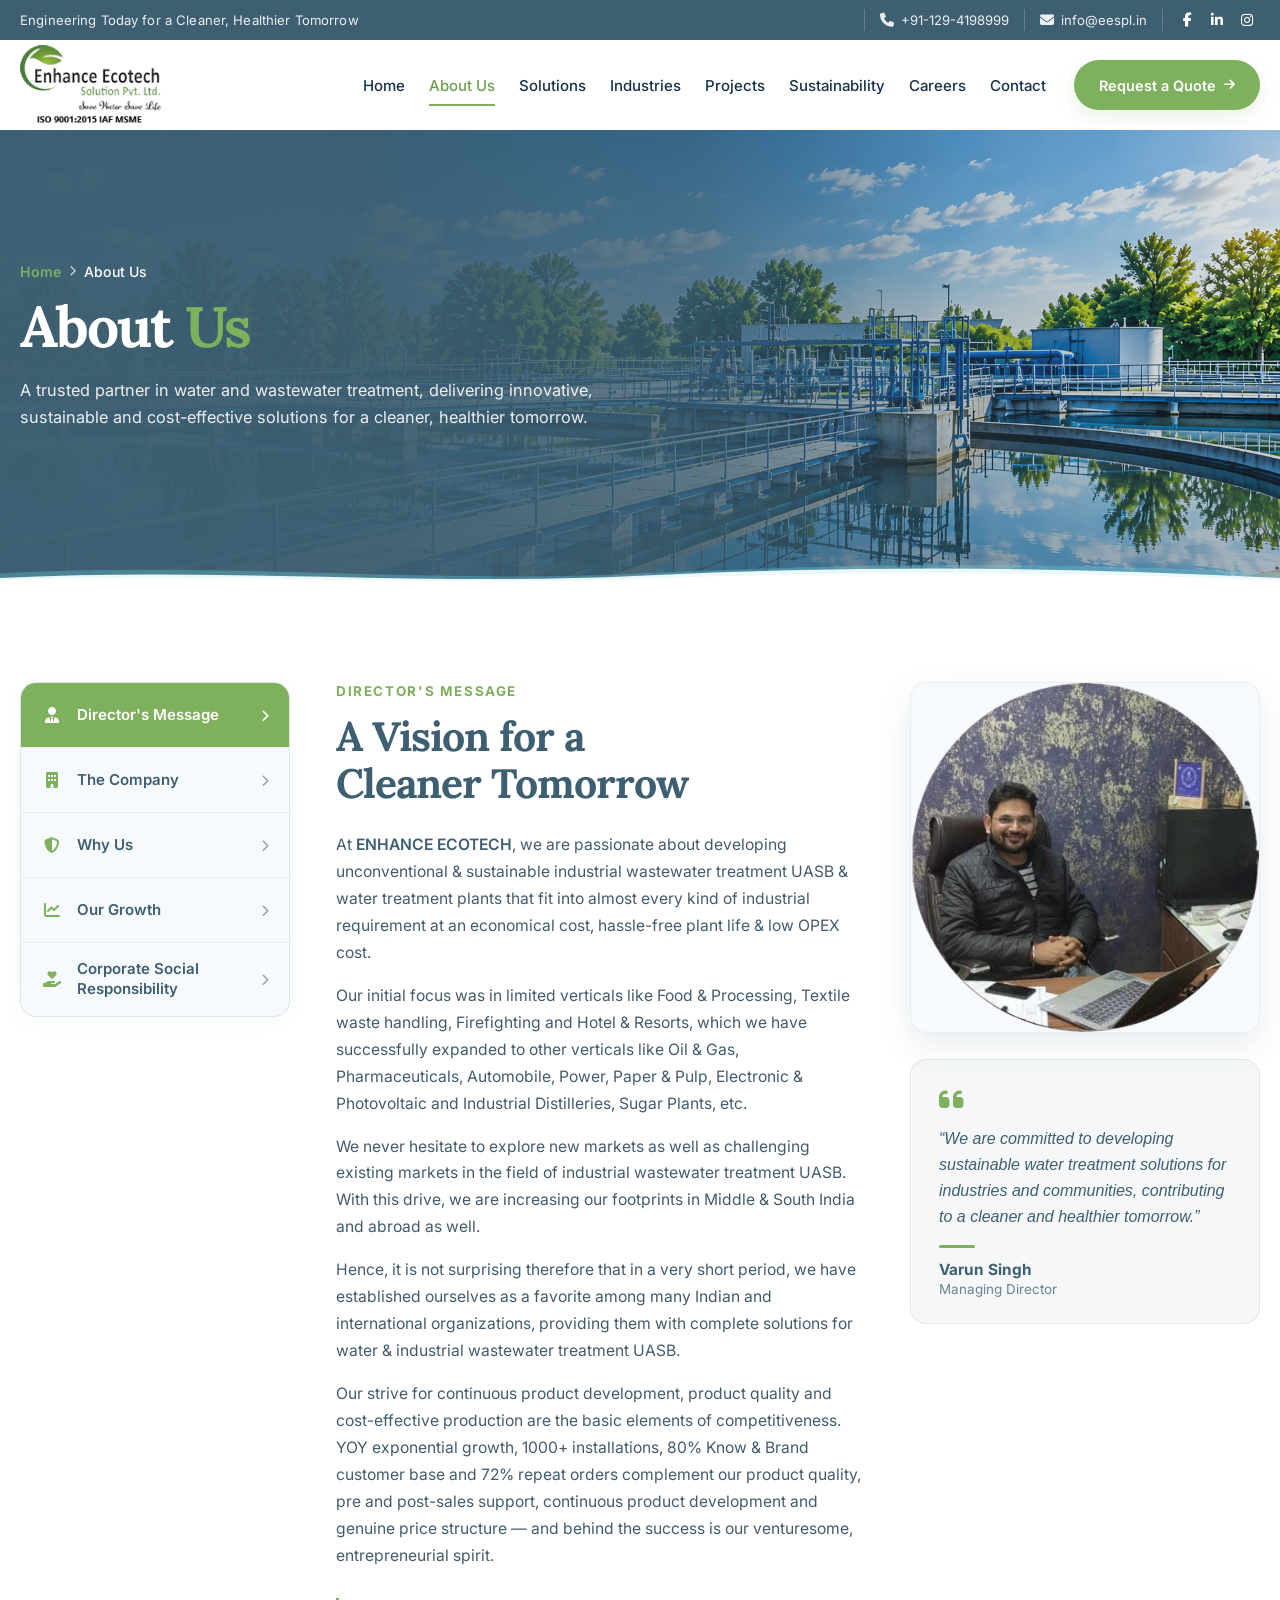
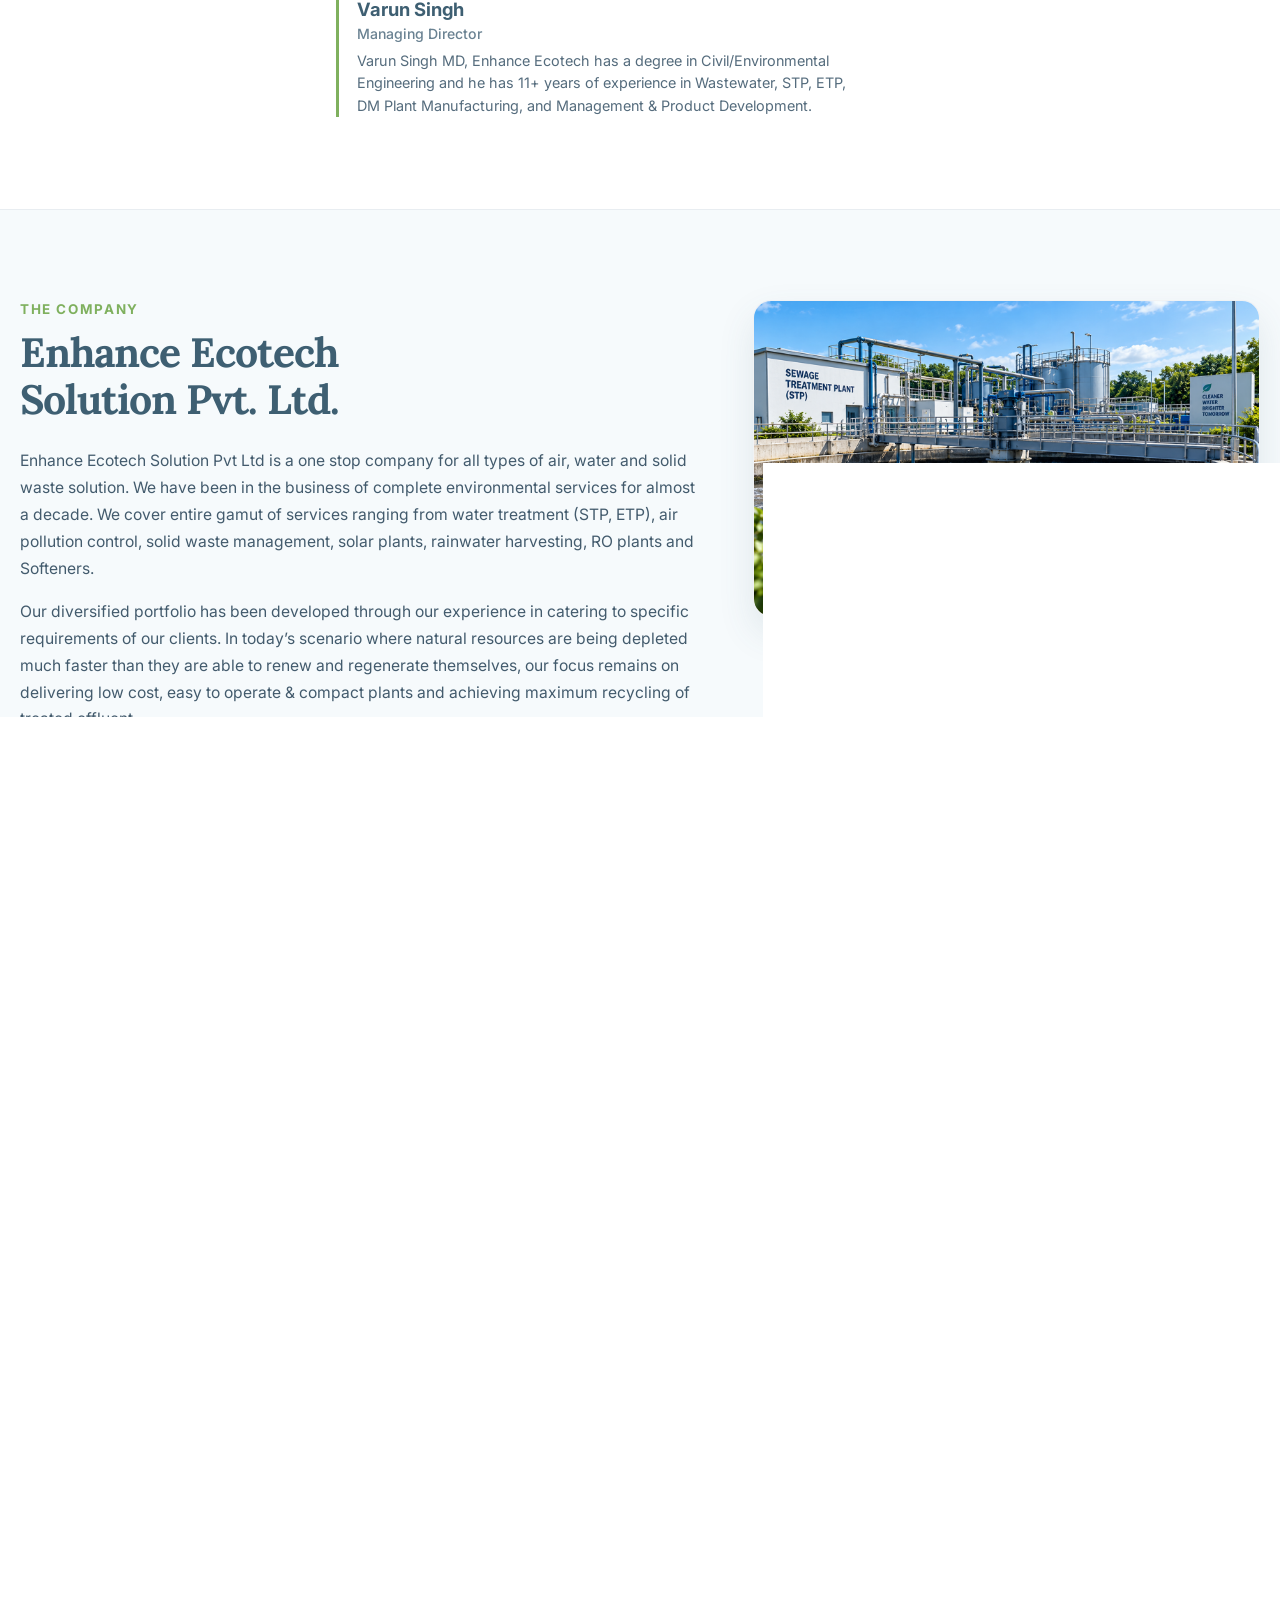
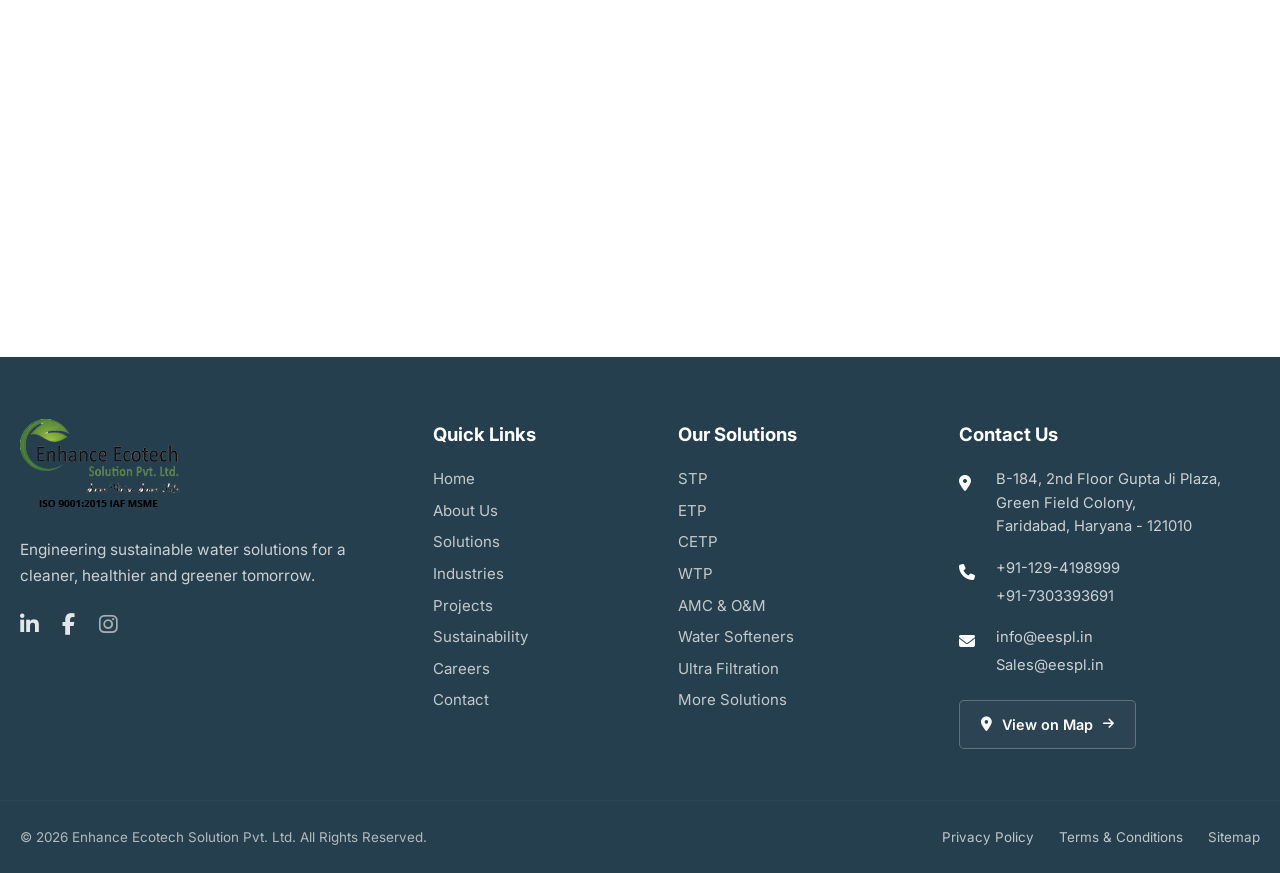
==== commit 575e5af5: "feat: add About Us why us section" ====
--- a/about-us.html
+++ b/about-us.html
@@ -311,6 +311,67 @@
         </div>
       </div>
     </section>
+
+    <!-- Step 4: Why Us Section -->
+    <section class="eespl-about-why" id="why-us" aria-labelledby="why-us-heading">
+      <div class="eespl-container">
+        <div class="eespl-about-why__inner">
+          <!-- Left Column: Editorial Block -->
+          <div class="eespl-about-why__content">
+            <p class="eespl-about-why__eyebrow">WHY US</p>
+            <h2 class="eespl-about-why__heading" id="why-us-heading">
+              Our Strengths<br>Make the Difference
+            </h2>
+            <p class="eespl-about-why__description">
+              Our strengths help us deliver reliable, efficient and sustainable water and wastewater treatment solutions.
+            </p>
+          </div>
+
+          <!-- Right Column: 5 Strength Cards -->
+          <ul class="eespl-about-why__grid" role="list">
+            <li class="eespl-why-card">
+              <div class="eespl-why-card__motif" aria-hidden="true">
+                <span class="eespl-why-card__ring"></span>
+                <i class="fa-solid fa-users-gear"></i>
+              </div>
+              <h3 class="eespl-why-card__title">Qualified &amp; Versatile Workforce</h3>
+            </li>
+
+            <li class="eespl-why-card">
+              <div class="eespl-why-card__motif" aria-hidden="true">
+                <span class="eespl-why-card__ring"></span>
+                <i class="fa-solid fa-hand-holding-dollar"></i>
+              </div>
+              <h3 class="eespl-why-card__title">Competitive Price /<br>Low Cost Solution</h3>
+            </li>
+
+            <li class="eespl-why-card">
+              <div class="eespl-why-card__motif" aria-hidden="true">
+                <span class="eespl-why-card__ring"></span>
+                <i class="fa-solid fa-award"></i>
+              </div>
+              <h3 class="eespl-why-card__title">Quality of Work</h3>
+            </li>
+
+            <li class="eespl-why-card">
+              <div class="eespl-why-card__motif" aria-hidden="true">
+                <span class="eespl-why-card__ring"></span>
+                <i class="fa-solid fa-headset"></i>
+              </div>
+              <h3 class="eespl-why-card__title">24x7 Supports</h3>
+            </li>
+
+            <li class="eespl-why-card">
+              <div class="eespl-why-card__motif" aria-hidden="true">
+                <span class="eespl-why-card__ring"></span>
+                <i class="fa-solid fa-lightbulb"></i>
+              </div>
+              <h3 class="eespl-why-card__title">Innovative Design</h3>
+            </li>
+          </ul>
+        </div>
+      </div>
+    </section>
   </main>
 
   <footer class="eespl-footer">
--- a/assets/css/style.css
+++ b/assets/css/style.css
@@ -4196,3 +4196,259 @@
     max-height: 48px;
   }
 }
+
+/* ==========================================================================
+   About Us Page - Step 4: Why Us Section
+   ========================================================================== */
+
+.eespl-about-why {
+  position: relative;
+  background-color: var(--eespl-white);
+  padding-block: 88px;
+  border-top: 1px solid rgba(62, 95, 114, 0.08);
+}
+
+.eespl-about-why__inner {
+  display: grid;
+  grid-template-columns: minmax(0, 320px) 1fr;
+  gap: 48px;
+  align-items: center;
+}
+
+/* Left Editorial Content */
+.eespl-about-why__eyebrow {
+  margin: 0 0 10px;
+  color: var(--eespl-green);
+  font-size: 0.84rem;
+  font-weight: 700;
+  letter-spacing: 0.12em;
+  text-transform: uppercase;
+  line-height: 1.4;
+}
+
+.eespl-about-why__heading {
+  margin: 0 0 16px;
+  color: var(--eespl-navy);
+  font-family: 'Lora', Georgia, serif;
+  font-size: clamp(2.1rem, 3vw, 2.75rem);
+  font-weight: 700;
+  letter-spacing: -0.025em;
+  line-height: 1.18;
+}
+
+.eespl-about-why__description {
+  margin: 0;
+  color: #556c7d;
+  font-size: 0.98rem;
+  line-height: 1.68;
+}
+
+/* Right Strength Cards Grid */
+.eespl-about-why__grid {
+  display: grid;
+  grid-template-columns: repeat(5, 1fr);
+  gap: 16px;
+  margin: 0;
+  padding: 0;
+  list-style: none;
+}
+
+.eespl-why-card {
+  display: flex;
+  flex-direction: column;
+  align-items: center;
+  justify-content: center;
+  text-align: center;
+  background: #f8fbfd;
+  border: 1px solid rgba(62, 95, 114, 0.12);
+  border-radius: 16px;
+  padding: 26px 14px 22px;
+  min-height: 195px;
+  box-shadow: 0 4px 18px rgba(62, 95, 114, 0.04);
+  transition: transform 280ms ease, box-shadow 280ms ease, border-color 280ms ease, background-color 280ms ease;
+}
+
+.eespl-why-card:hover {
+  transform: translateY(-5px);
+  border-color: rgba(127, 176, 94, 0.5);
+  box-shadow: 0 12px 28px rgba(62, 95, 114, 0.1);
+  background-color: var(--eespl-white);
+}
+
+/* Technical Circular Motif */
+.eespl-why-card__motif {
+  position: relative;
+  display: flex;
+  align-items: center;
+  justify-content: center;
+  width: 56px;
+  height: 56px;
+  border-radius: 50%;
+  background: rgba(127, 176, 94, 0.12);
+  color: var(--eespl-green);
+  font-size: 1.35rem;
+  margin-bottom: 18px;
+  flex-shrink: 0;
+  transition: transform 300ms ease, background-color 300ms ease;
+}
+
+.eespl-why-card__ring {
+  position: absolute;
+  inset: -4px;
+  border-radius: 50%;
+  border: 1.5px dashed rgba(62, 95, 114, 0.22);
+  transition: transform 400ms ease, border-color 300ms ease;
+}
+
+.eespl-why-card:hover .eespl-why-card__motif {
+  background: rgba(127, 176, 94, 0.2);
+}
+
+.eespl-why-card:hover .eespl-why-card__ring {
+  transform: rotate(45deg);
+  border-color: var(--eespl-green);
+}
+
+.eespl-why-card__title {
+  margin: 0;
+  color: var(--eespl-navy);
+  font-family: 'Inter', Arial, sans-serif;
+  font-size: 0.92rem;
+  font-weight: 600;
+  line-height: 1.35;
+}
+
+/* Responsive adjustments */
+@media (max-width: 1200px) {
+  .eespl-about-why__inner {
+    grid-template-columns: minmax(0, 270px) 1fr;
+    gap: 32px;
+  }
+
+  .eespl-about-why__grid {
+    gap: 12px;
+  }
+
+  .eespl-why-card {
+    padding: 22px 10px 18px;
+    min-height: 180px;
+  }
+
+  .eespl-why-card__title {
+    font-size: 0.86rem;
+  }
+
+  .eespl-why-card__motif {
+    width: 50px;
+    height: 50px;
+    font-size: 1.2rem;
+    margin-bottom: 14px;
+  }
+}
+
+@media (max-width: 1024px) {
+  .eespl-about-why {
+    padding-block: 72px;
+  }
+
+  .eespl-about-why__inner {
+    display: flex;
+    flex-direction: column;
+    gap: 36px;
+  }
+
+  .eespl-about-why__content {
+    max-width: 600px;
+  }
+
+  .eespl-about-why__grid {
+    width: 100%;
+    grid-template-columns: repeat(5, 1fr);
+    gap: 14px;
+  }
+
+  .eespl-why-card {
+    min-height: 175px;
+  }
+}
+
+@media (max-width: 768px) {
+  .eespl-about-why {
+    padding-block: 58px;
+  }
+
+  .eespl-about-why__grid {
+    grid-template-columns: repeat(6, 1fr);
+    gap: 16px;
+  }
+
+  .eespl-why-card {
+    grid-column: span 2;
+    min-height: 170px;
+  }
+
+  .eespl-why-card:nth-child(4) {
+    grid-column: 2 / span 2;
+  }
+
+  .eespl-why-card:nth-child(5) {
+    grid-column: 4 / span 2;
+  }
+}
+
+@media (max-width: 480px) {
+  .eespl-about-why {
+    padding-block: 44px;
+  }
+
+  .eespl-about-why__heading {
+    font-size: clamp(1.85rem, 7.5vw, 2.2rem);
+  }
+
+  .eespl-about-why__description {
+    font-size: 0.94rem;
+    line-height: 1.62;
+  }
+
+  .eespl-about-why__grid {
+    grid-template-columns: repeat(2, 1fr);
+    gap: 12px;
+  }
+
+  .eespl-why-card {
+    grid-column: auto;
+    min-height: 160px;
+    padding: 20px 10px 16px;
+  }
+
+  .eespl-why-card:nth-child(4) {
+    grid-column: auto;
+  }
+
+  .eespl-why-card:nth-child(5) {
+    grid-column: span 2;
+    max-width: 240px;
+    margin-inline: auto;
+    width: 100%;
+  }
+
+  .eespl-why-card__title {
+    font-size: 0.84rem;
+  }
+
+  .eespl-why-card__motif {
+    width: 46px;
+    height: 46px;
+    font-size: 1.15rem;
+    margin-bottom: 12px;
+  }
+}
+
+@media (prefers-reduced-motion: reduce) {
+  .eespl-why-card,
+  .eespl-why-card__motif,
+  .eespl-why-card__ring {
+    transition: none;
+    transform: none !important;
+  }
+}
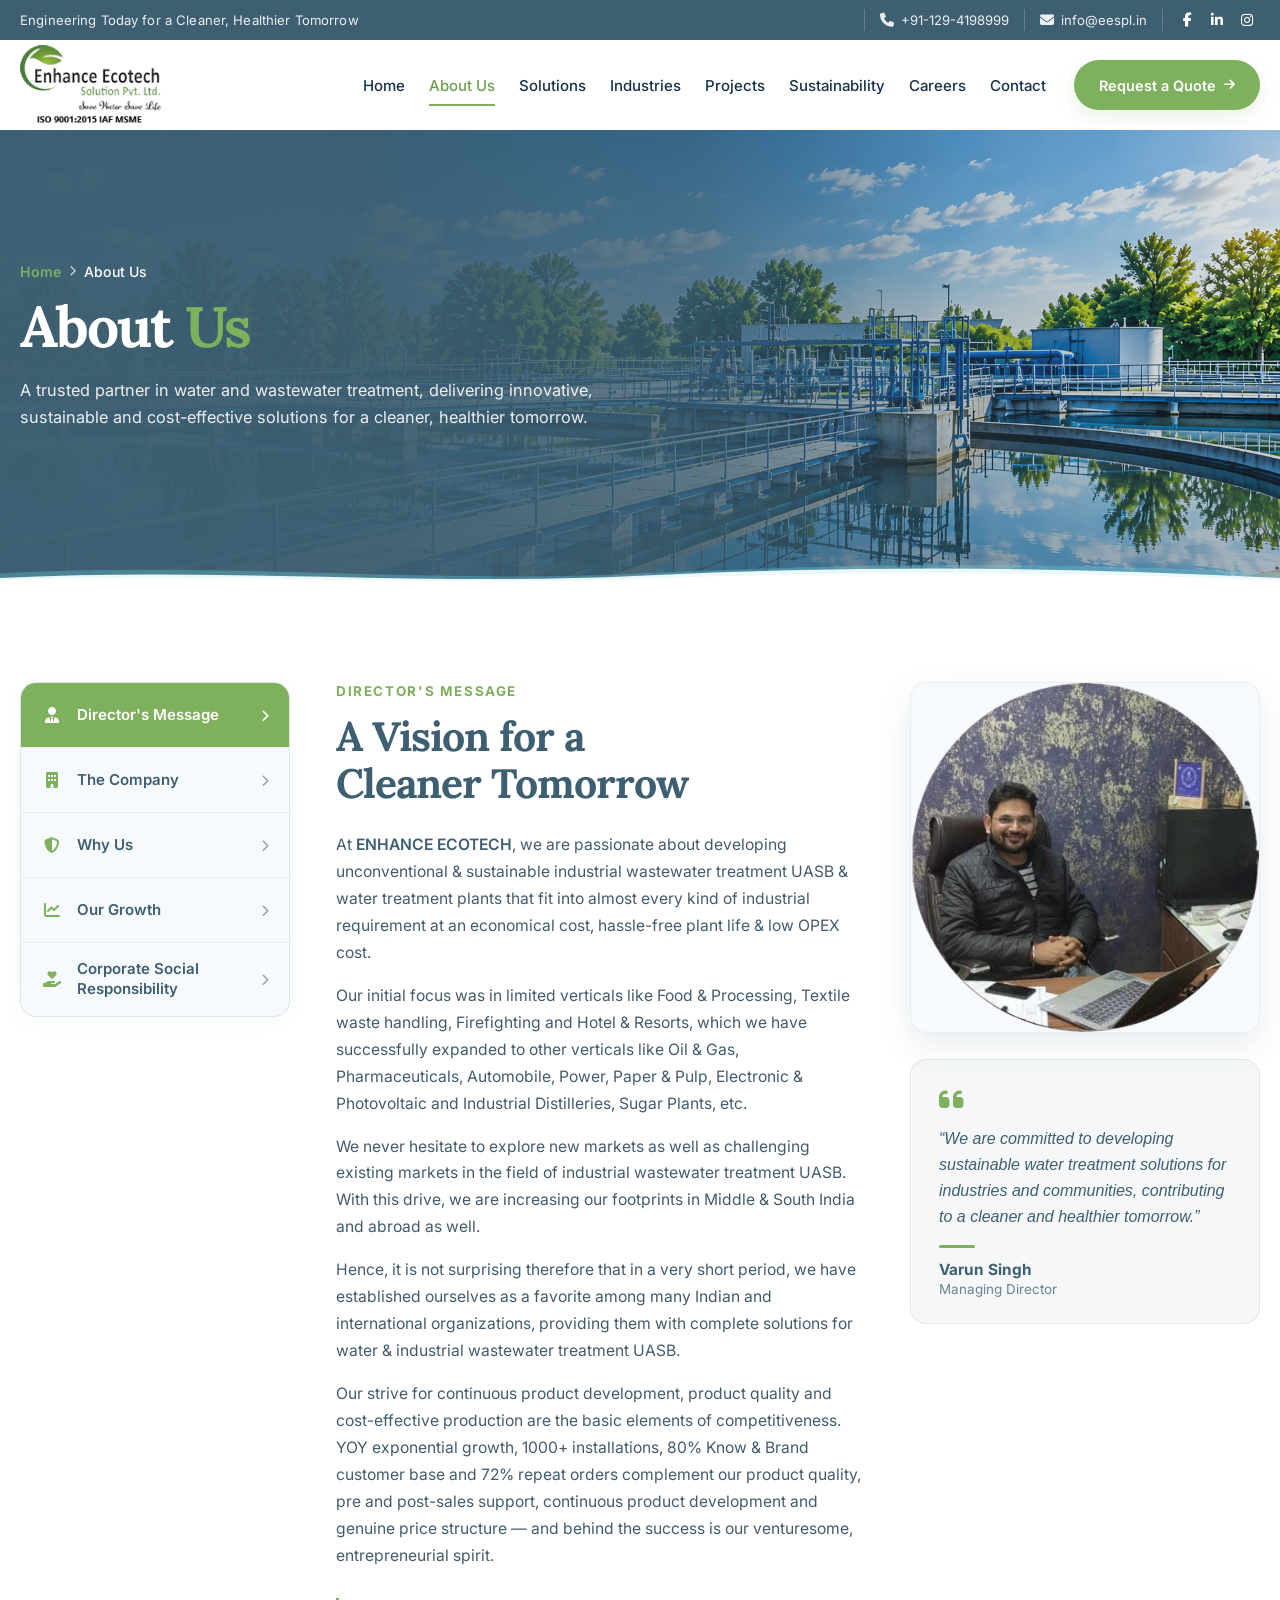
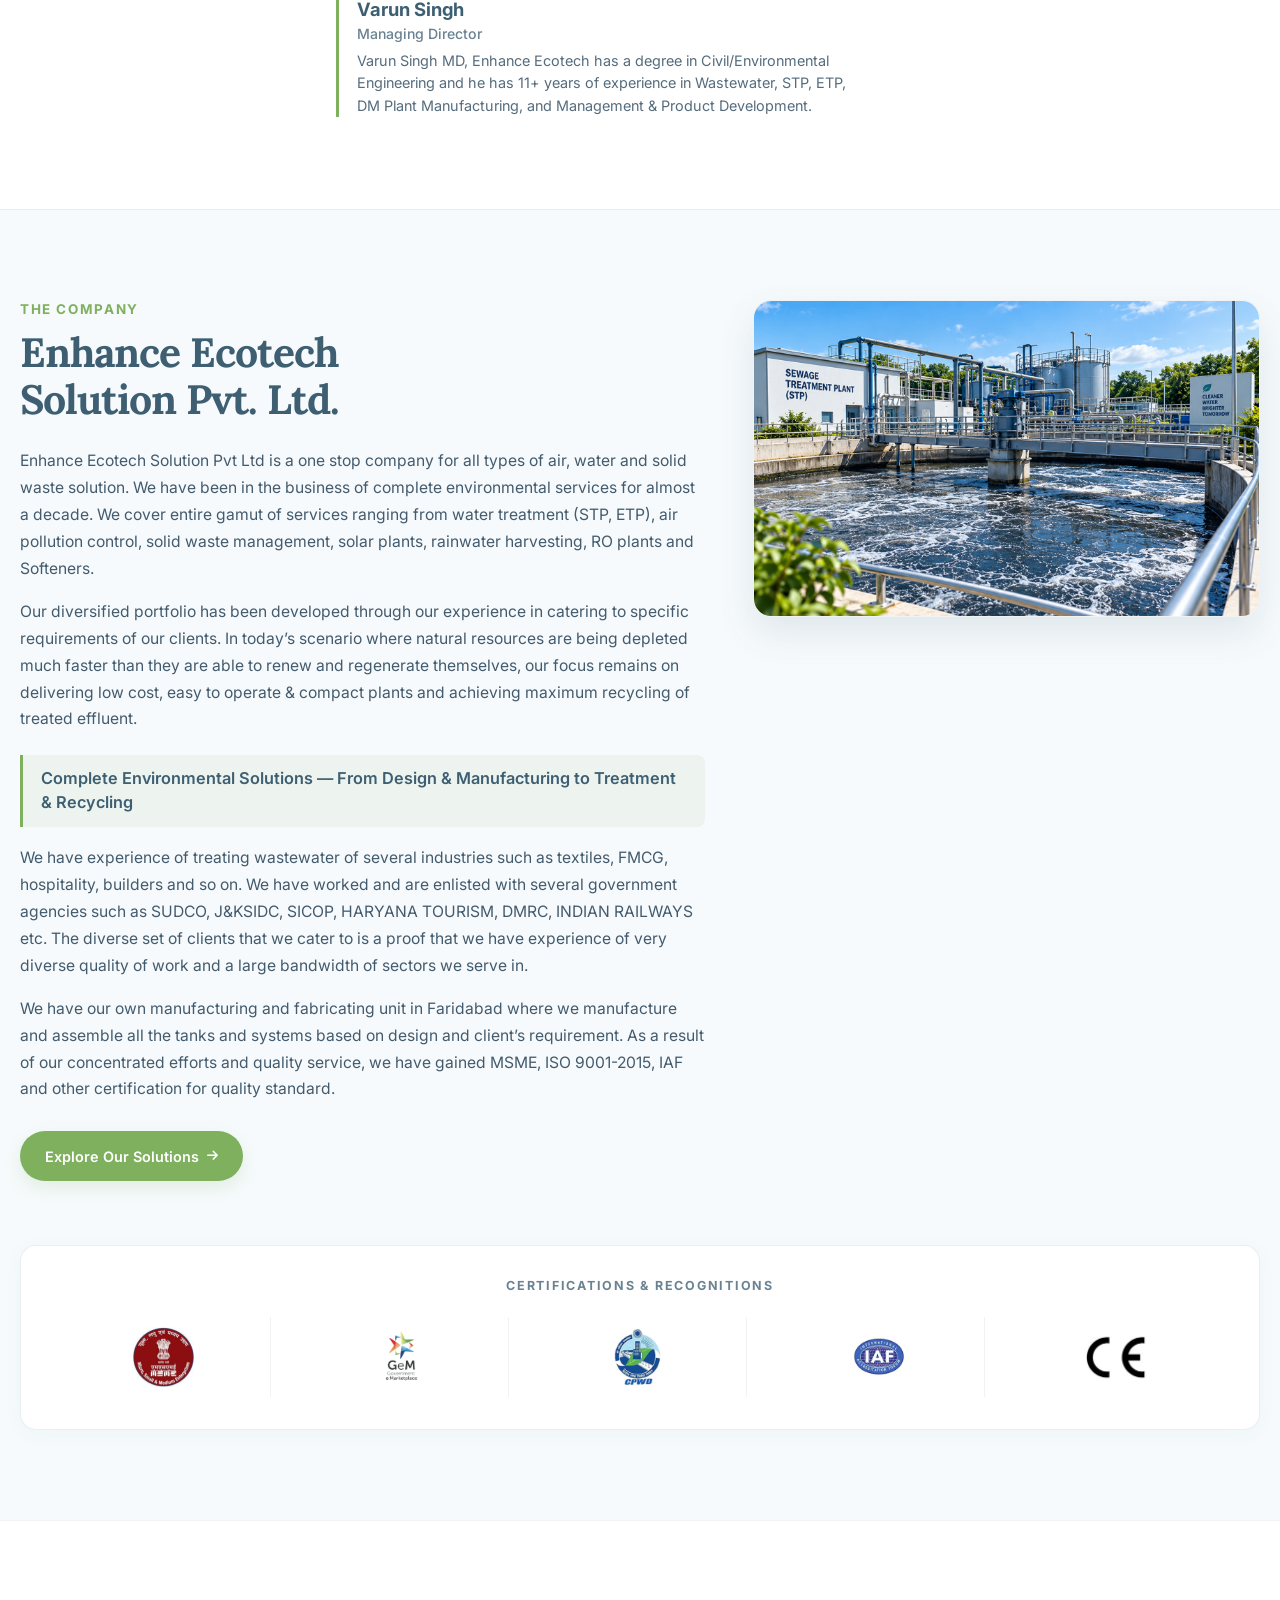
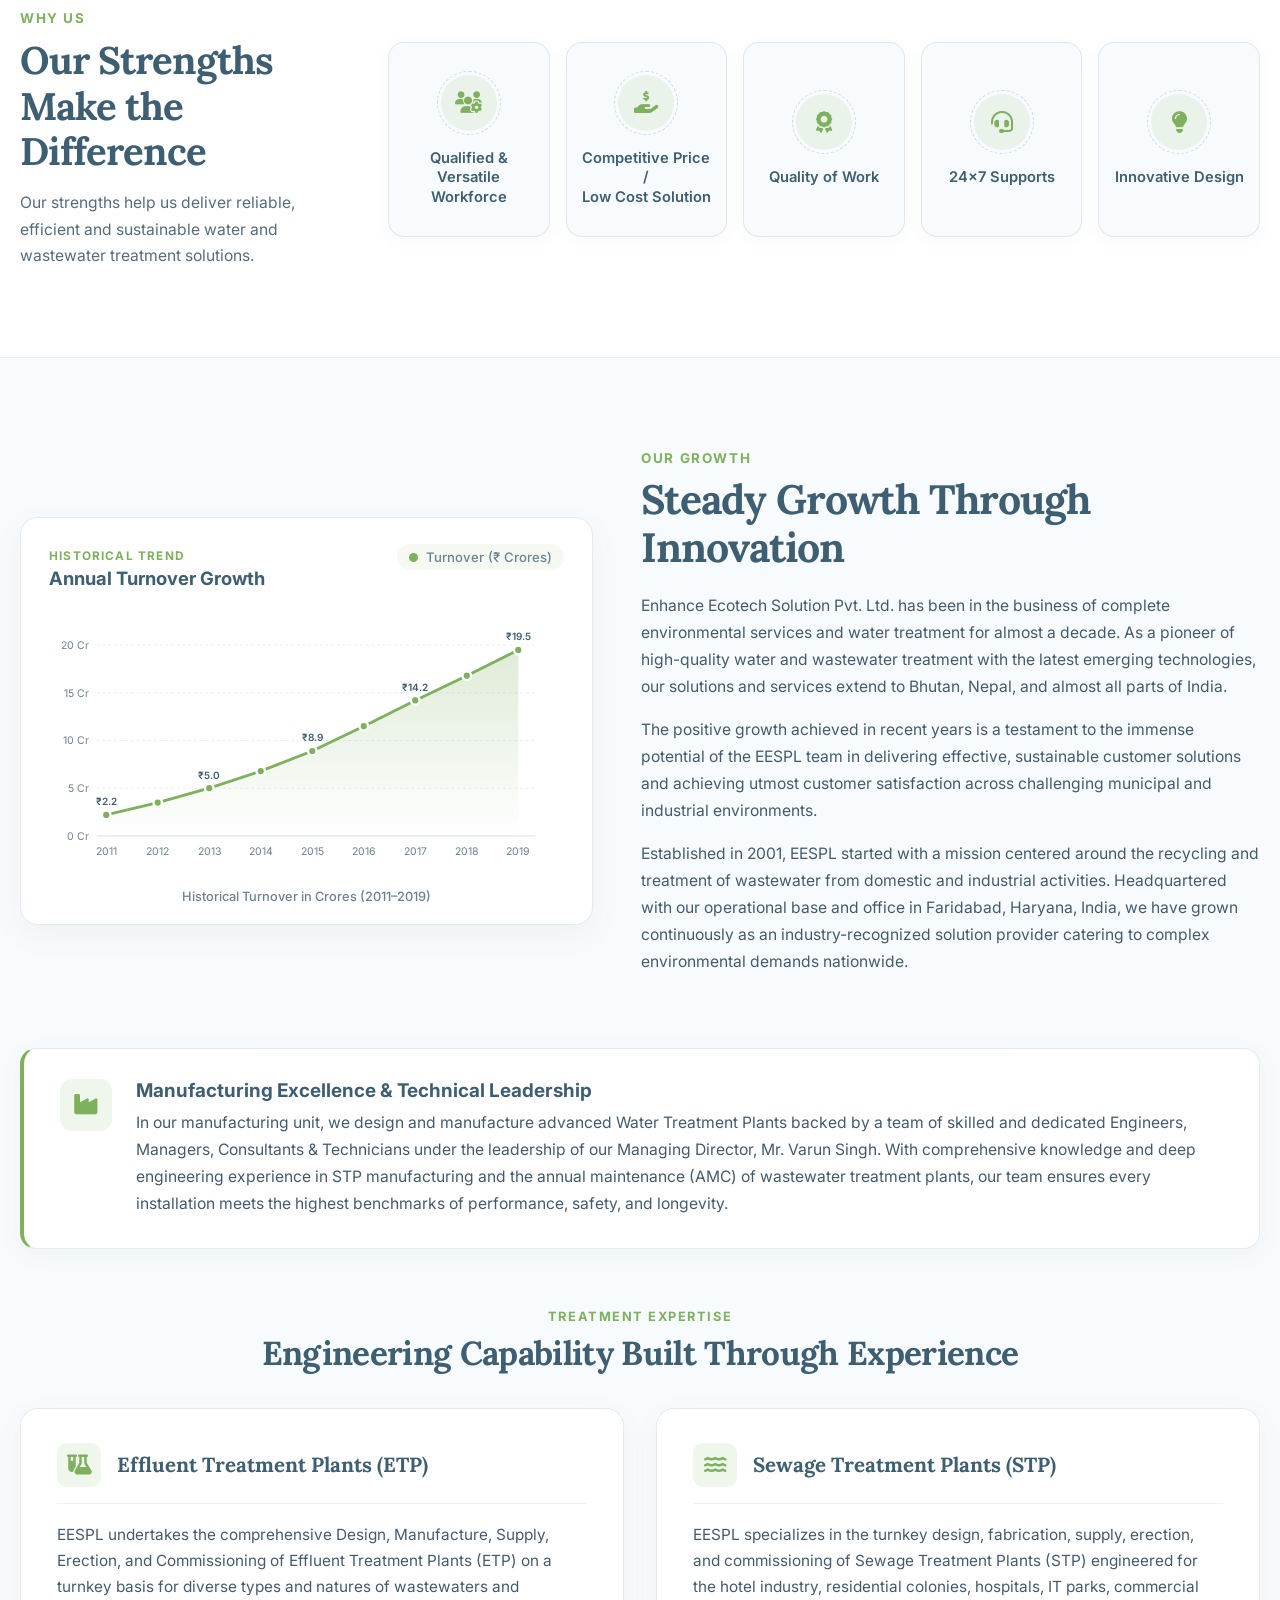
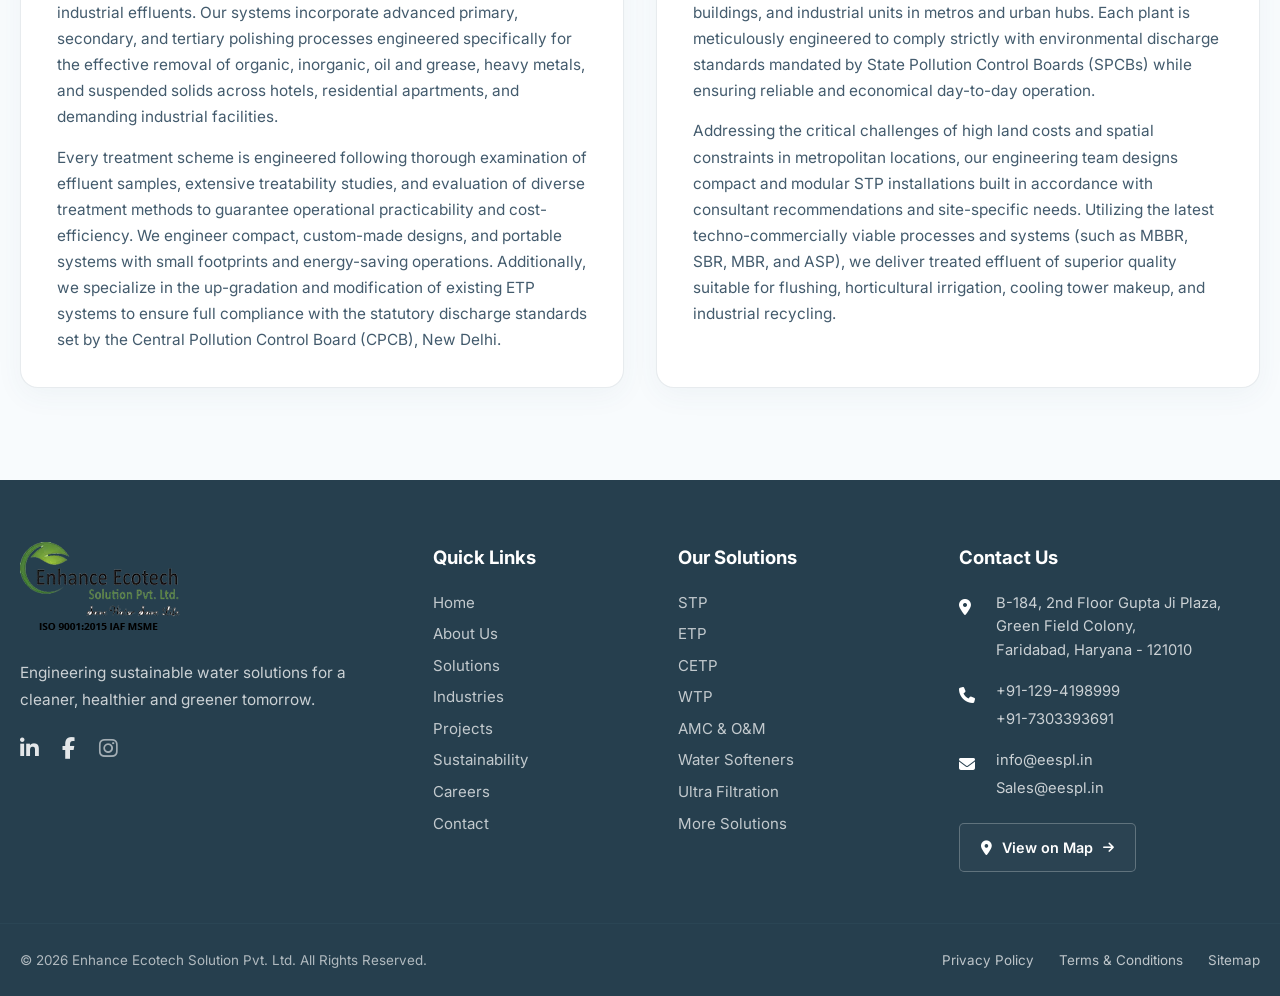
==== commit 96460157: "feat: add About Us growth section" ====
--- a/about-us.html
+++ b/about-us.html
@@ -372,6 +372,171 @@
         </div>
       </div>
     </section>
+
+    <!-- Step 5: Our Growth Section -->
+    <section class="eespl-about-growth" id="our-growth" aria-labelledby="our-growth-heading">
+      <div class="eespl-container">
+        <!-- Top Growth Block: Chart on Left, Growth Content on Right -->
+        <div class="eespl-growth-top">
+          <!-- Left Column: Historical Turnover Chart Card -->
+          <div class="eespl-growth-top__chart-col">
+            <figure class="eespl-growth-chart-card">
+              <div class="eespl-growth-chart-card__header">
+                <div class="eespl-growth-chart-card__title-group">
+                  <span class="eespl-growth-chart-card__badge">Historical Trend</span>
+                  <h3 class="eespl-growth-chart-card__title">Annual Turnover Growth</h3>
+                </div>
+                <div class="eespl-growth-chart-card__legend">
+                  <span class="eespl-growth-chart-card__dot"></span>
+                  <span>Turnover (₹ Crores)</span>
+                </div>
+              </div>
+
+              <div class="eespl-growth-chart-wrapper">
+                <svg class="eespl-growth-svg" viewBox="0 0 540 280" preserveAspectRatio="xMidYMid meet" role="img" aria-label="Line chart showing historical turnover from 2011 to 2019 in Crores">
+                  <defs>
+                    <linearGradient id="eesplGrowthGrad" x1="0%" y1="0%" x2="0%" y2="100%">
+                      <stop offset="0%" stop-color="#7FB05E" stop-opacity="0.25" />
+                      <stop offset="100%" stop-color="#7FB05E" stop-opacity="0.0" />
+                    </linearGradient>
+                  </defs>
+
+                  <!-- Horizontal Grid Lines & Y Axis Labels -->
+                  <g class="eespl-growth-grid">
+                    <line x1="50" y1="40" x2="510" y2="40" stroke="rgba(62, 95, 114, 0.12)" stroke-dasharray="3,3" />
+                    <text x="42" y="44" text-anchor="end" font-size="11" fill="#6a8292" font-family="Inter, sans-serif">20 Cr</text>
+
+                    <line x1="50" y1="90" x2="510" y2="90" stroke="rgba(62, 95, 114, 0.12)" stroke-dasharray="3,3" />
+                    <text x="42" y="94" text-anchor="end" font-size="11" fill="#6a8292" font-family="Inter, sans-serif">15 Cr</text>
+
+                    <line x1="50" y1="140" x2="510" y2="140" stroke="rgba(62, 95, 114, 0.12)" stroke-dasharray="3,3" />
+                    <text x="42" y="144" text-anchor="end" font-size="11" fill="#6a8292" font-family="Inter, sans-serif">10 Cr</text>
+
+                    <line x1="50" y1="190" x2="510" y2="190" stroke="rgba(62, 95, 114, 0.12)" stroke-dasharray="3,3" />
+                    <text x="42" y="194" text-anchor="end" font-size="11" fill="#6a8292" font-family="Inter, sans-serif">5 Cr</text>
+
+                    <line x1="50" y1="240" x2="510" y2="240" stroke="rgba(62, 95, 114, 0.2)" />
+                    <text x="42" y="244" text-anchor="end" font-size="11" fill="#6a8292" font-family="Inter, sans-serif">0 Cr</text>
+                  </g>
+
+                  <!-- Area Fill -->
+                  <path d="M 60 218 L 114 205 L 168 190 L 222 172 L 276 151 L 330 125 L 384 98 L 438 72 L 492 45 L 492 240 L 60 240 Z" fill="url(#eesplGrowthGrad)" />
+
+                  <!-- Growth Line -->
+                  <path class="eespl-growth-line" d="M 60 218 L 114 205 L 168 190 L 222 172 L 276 151 L 330 125 L 384 98 L 438 72 L 492 45" fill="none" stroke="#7FB05E" stroke-width="3" stroke-linecap="round" stroke-linejoin="round" />
+
+                  <!-- Data Markers & Values -->
+                  <g class="eespl-growth-points">
+                    <circle cx="60" cy="218" r="4.5" fill="#7FB05E" stroke="#ffffff" stroke-width="2.5" />
+                    <circle cx="114" cy="205" r="4.5" fill="#7FB05E" stroke="#ffffff" stroke-width="2.5" />
+                    <circle cx="168" cy="190" r="4.5" fill="#7FB05E" stroke="#ffffff" stroke-width="2.5" />
+                    <circle cx="222" cy="172" r="4.5" fill="#7FB05E" stroke="#ffffff" stroke-width="2.5" />
+                    <circle cx="276" cy="151" r="4.5" fill="#7FB05E" stroke="#ffffff" stroke-width="2.5" />
+                    <circle cx="330" cy="125" r="4.5" fill="#7FB05E" stroke="#ffffff" stroke-width="2.5" />
+                    <circle cx="384" cy="98" r="4.5" fill="#7FB05E" stroke="#ffffff" stroke-width="2.5" />
+                    <circle cx="438" cy="72" r="4.5" fill="#7FB05E" stroke="#ffffff" stroke-width="2.5" />
+                    <circle cx="492" cy="45" r="4.5" fill="#7FB05E" stroke="#ffffff" stroke-width="2.5" />
+                  </g>
+
+                  <!-- Value Labels on Key Points -->
+                  <g class="eespl-growth-val-labels" font-size="10.5" font-weight="600" fill="#3E5F72" font-family="Inter, sans-serif" text-anchor="middle">
+                    <text x="60" y="208">₹2.2</text>
+                    <text x="168" y="180">₹5.0</text>
+                    <text x="276" y="141">₹8.9</text>
+                    <text x="384" y="88">₹14.2</text>
+                    <text x="492" y="35">₹19.5</text>
+                  </g>
+
+                  <!-- X Axis Year Labels -->
+                  <g class="eespl-growth-x-labels" font-size="11" fill="#6a8292" font-family="Inter, sans-serif" text-anchor="middle">
+                    <text x="60" y="260">2011</text>
+                    <text x="114" y="260">2012</text>
+                    <text x="168" y="260">2013</text>
+                    <text x="222" y="260">2014</text>
+                    <text x="276" y="260">2015</text>
+                    <text x="330" y="260">2016</text>
+                    <text x="384" y="260">2017</text>
+                    <text x="438" y="260">2018</text>
+                    <text x="492" y="260">2019</text>
+                  </g>
+                </svg>
+              </div>
+
+              <figcaption class="eespl-growth-chart-card__caption">Historical Turnover in Crores (2011–2019)</figcaption>
+            </figure>
+          </div>
+
+          <!-- Right Column: Growth & History Text -->
+          <div class="eespl-growth-top__content">
+            <p class="eespl-growth-top__eyebrow">OUR GROWTH</p>
+            <h2 class="eespl-growth-top__heading" id="our-growth-heading">
+              Steady Growth Through Innovation
+            </h2>
+
+            <div class="eespl-growth-top__body">
+              <p>Enhance Ecotech Solution Pvt. Ltd. has been in the business of complete environmental services and water treatment for almost a decade. As a pioneer of high-quality water and wastewater treatment with the latest emerging technologies, our solutions and services extend to Bhutan, Nepal, and almost all parts of India.</p>
+
+              <p>The positive growth achieved in recent years is a testament to the immense potential of the EESPL team in delivering effective, sustainable customer solutions and achieving utmost customer satisfaction across challenging municipal and industrial environments.</p>
+
+              <p>Established in 2001, EESPL started with a mission centered around the recycling and treatment of wastewater from domestic and industrial activities. Headquartered with our operational base and office in Faridabad, Haryana, India, we have grown continuously as an industry-recognized solution provider catering to complex environmental demands nationwide.</p>
+            </div>
+          </div>
+        </div>
+
+        <!-- Manufacturing & Engineering Team Intro -->
+        <div class="eespl-growth-team-card">
+          <div class="eespl-growth-team-card__icon" aria-hidden="true">
+            <i class="fa-solid fa-industry"></i>
+          </div>
+          <div class="eespl-growth-team-card__text">
+            <h3 class="eespl-growth-team-card__title">Manufacturing Excellence &amp; Technical Leadership</h3>
+            <p>In our manufacturing unit, we design and manufacture advanced Water Treatment Plants backed by a team of skilled and dedicated Engineers, Managers, Consultants &amp; Technicians under the leadership of our Managing Director, Mr. Varun Singh. With comprehensive knowledge and deep engineering experience in STP manufacturing and the annual maintenance (AMC) of wastewater treatment plants, our team ensures every installation meets the highest benchmarks of performance, safety, and longevity.</p>
+          </div>
+        </div>
+
+        <!-- Treatment Expertise Lower Section: ETP & STP Cards -->
+        <div class="eespl-growth-expertise">
+          <div class="eespl-growth-expertise__header">
+            <p class="eespl-growth-expertise__eyebrow">TREATMENT EXPERTISE</p>
+            <h3 class="eespl-growth-expertise__heading">Engineering Capability Built Through Experience</h3>
+          </div>
+
+          <div class="eespl-growth-expertise__grid">
+            <!-- ETP Card -->
+            <article class="eespl-expertise-card">
+              <div class="eespl-expertise-card__header">
+                <span class="eespl-expertise-card__icon" aria-hidden="true">
+                  <i class="fa-solid fa-flask-vial"></i>
+                </span>
+                <h3 class="eespl-expertise-card__title">Effluent Treatment Plants (ETP)</h3>
+              </div>
+
+              <div class="eespl-expertise-card__body">
+                <p>EESPL undertakes the comprehensive Design, Manufacture, Supply, Erection, and Commissioning of Effluent Treatment Plants (ETP) on a turnkey basis for diverse types and natures of wastewaters and industrial effluents. Our systems incorporate advanced primary, secondary, and tertiary polishing processes engineered specifically for the effective removal of organic, inorganic, oil and grease, heavy metals, and suspended solids across hotels, residential apartments, and demanding industrial facilities.</p>
+
+                <p>Every treatment scheme is engineered following thorough examination of effluent samples, extensive treatability studies, and evaluation of diverse treatment methods to guarantee operational practicability and cost-efficiency. We engineer compact, custom-made designs, and portable systems with small footprints and energy-saving operations. Additionally, we specialize in the up-gradation and modification of existing ETP systems to ensure full compliance with the statutory discharge standards set by the Central Pollution Control Board (CPCB), New Delhi.</p>
+              </div>
+            </article>
+
+            <!-- STP Card -->
+            <article class="eespl-expertise-card">
+              <div class="eespl-expertise-card__header">
+                <span class="eespl-expertise-card__icon" aria-hidden="true">
+                  <i class="fa-solid fa-water"></i>
+                </span>
+                <h3 class="eespl-expertise-card__title">Sewage Treatment Plants (STP)</h3>
+              </div>
+
+              <div class="eespl-expertise-card__body">
+                <p>EESPL specializes in the turnkey design, fabrication, supply, erection, and commissioning of Sewage Treatment Plants (STP) engineered for the hotel industry, residential colonies, hospitals, IT parks, commercial buildings, and industrial units in metros and urban hubs. Each plant is meticulously engineered to comply strictly with environmental discharge standards mandated by State Pollution Control Boards (SPCBs) while ensuring reliable and economical day-to-day operation.</p>
+
+                <p>Addressing the critical challenges of high land costs and spatial constraints in metropolitan locations, our engineering team designs compact and modular STP installations built in accordance with consultant recommendations and site-specific needs. Utilizing the latest techno-commercially viable processes and systems (such as MBBR, SBR, MBR, and ASP), we deliver treated effluent of superior quality suitable for flushing, horticultural irrigation, cooling tower makeup, and industrial recycling.</p>
+              </div>
+            </article>
+          </div>
+        </div>
+      </div>
+    </section>
   </main>
 
   <footer class="eespl-footer">
--- a/assets/css/style.css
+++ b/assets/css/style.css
@@ -4452,3 +4452,356 @@
     transform: none !important;
   }
 }
+
+/* ==========================================================================
+   About Us Page - Step 5: Our Growth Section
+   ========================================================================== */
+
+.eespl-about-growth {
+  position: relative;
+  background-color: #F8FBFD;
+  padding-block: 92px;
+  border-top: 1px solid rgba(62, 95, 114, 0.08);
+}
+
+/* Top Growth Block: 2 Columns (Chart Left, Content Right) */
+.eespl-growth-top {
+  display: grid;
+  grid-template-columns: minmax(0, 1fr) minmax(0, 1.08fr);
+  gap: 48px;
+  align-items: center;
+}
+
+/* Historical Turnover Chart Card */
+.eespl-growth-chart-card {
+  margin: 0;
+  background: var(--eespl-white);
+  border: 1px solid rgba(62, 95, 114, 0.12);
+  border-radius: 18px;
+  padding: 26px 28px 20px;
+  box-shadow: 0 10px 30px rgba(62, 95, 114, 0.06);
+  transition: transform 280ms ease, box-shadow 280ms ease;
+}
+
+.eespl-growth-chart-card:hover {
+  transform: translateY(-4px);
+  box-shadow: 0 16px 36px rgba(62, 95, 114, 0.1);
+}
+
+.eespl-growth-chart-card__header {
+  display: flex;
+  align-items: flex-start;
+  justify-content: space-between;
+  gap: 16px;
+  margin-bottom: 18px;
+  flex-wrap: wrap;
+}
+
+.eespl-growth-chart-card__badge {
+  display: inline-block;
+  color: var(--eespl-green);
+  font-size: 0.74rem;
+  font-weight: 700;
+  letter-spacing: 0.1em;
+  text-transform: uppercase;
+}
+
+.eespl-growth-chart-card__title {
+  margin: 3px 0 0;
+  color: var(--eespl-navy);
+  font-family: 'Inter', Arial, sans-serif;
+  font-size: 1.15rem;
+  font-weight: 700;
+}
+
+.eespl-growth-chart-card__legend {
+  display: inline-flex;
+  align-items: center;
+  gap: 8px;
+  font-size: 0.82rem;
+  color: #6a8292;
+  font-weight: 500;
+  background: rgba(127, 176, 94, 0.08);
+  padding: 5px 12px;
+  border-radius: 20px;
+}
+
+.eespl-growth-chart-card__dot {
+  width: 9px;
+  height: 9px;
+  border-radius: 50%;
+  background-color: var(--eespl-green);
+}
+
+.eespl-growth-chart-wrapper {
+  width: 100%;
+}
+
+.eespl-growth-svg {
+  display: block;
+  width: 100%;
+  height: auto;
+}
+
+.eespl-growth-chart-card__caption {
+  margin-top: 14px;
+  text-align: center;
+  color: #6a8292;
+  font-size: 0.8rem;
+  font-weight: 500;
+}
+
+/* Right Content */
+.eespl-growth-top__eyebrow {
+  margin: 0 0 10px;
+  color: var(--eespl-green);
+  font-size: 0.84rem;
+  font-weight: 700;
+  letter-spacing: 0.12em;
+  text-transform: uppercase;
+}
+
+.eespl-growth-top__heading {
+  margin: 0 0 22px;
+  color: var(--eespl-navy);
+  font-family: 'Lora', Georgia, serif;
+  font-size: clamp(2.2rem, 3.2vw, 2.85rem);
+  font-weight: 700;
+  letter-spacing: -0.025em;
+  line-height: 1.16;
+}
+
+.eespl-growth-top__body p {
+  margin: 0 0 16px;
+  color: #435b6d;
+  font-size: 0.98rem;
+  line-height: 1.72;
+}
+
+/* Manufacturing & Team Card */
+.eespl-growth-team-card {
+  display: flex;
+  align-items: flex-start;
+  gap: 24px;
+  margin-top: 56px;
+  padding: 30px 36px;
+  background: var(--eespl-white);
+  border: 1px solid rgba(62, 95, 114, 0.12);
+  border-left: 4px solid var(--eespl-green);
+  border-radius: 16px;
+  box-shadow: 0 6px 24px rgba(62, 95, 114, 0.05);
+}
+
+.eespl-growth-team-card__icon {
+  display: flex;
+  align-items: center;
+  justify-content: center;
+  width: 52px;
+  height: 52px;
+  border-radius: 12px;
+  background: rgba(127, 176, 94, 0.12);
+  color: var(--eespl-green);
+  font-size: 1.45rem;
+  flex-shrink: 0;
+}
+
+.eespl-growth-team-card__title {
+  margin: 0 0 8px;
+  color: var(--eespl-navy);
+  font-size: 1.18rem;
+  font-weight: 700;
+}
+
+.eespl-growth-team-card__text p {
+  margin: 0;
+  color: #435b6d;
+  font-size: 0.98rem;
+  line-height: 1.72;
+}
+
+/* Treatment Expertise: ETP & STP */
+.eespl-growth-expertise {
+  margin-top: 60px;
+}
+
+.eespl-growth-expertise__header {
+  text-align: center;
+  margin-bottom: 34px;
+}
+
+.eespl-growth-expertise__eyebrow {
+  margin: 0 0 8px;
+  color: var(--eespl-green);
+  font-size: 0.8rem;
+  font-weight: 700;
+  letter-spacing: 0.12em;
+  text-transform: uppercase;
+}
+
+.eespl-growth-expertise__heading {
+  margin: 0;
+  color: var(--eespl-navy);
+  font-family: 'Lora', Georgia, serif;
+  font-size: clamp(1.8rem, 2.6vw, 2.25rem);
+  font-weight: 700;
+  letter-spacing: -0.02em;
+}
+
+.eespl-growth-expertise__grid {
+  display: grid;
+  grid-template-columns: 1fr 1fr;
+  gap: 32px;
+}
+
+.eespl-expertise-card {
+  background: var(--eespl-white);
+  border: 1px solid rgba(62, 95, 114, 0.12);
+  border-radius: 18px;
+  padding: 34px 36px;
+  box-shadow: 0 8px 28px rgba(62, 95, 114, 0.05);
+  transition: transform 280ms ease, box-shadow 280ms ease, border-color 280ms ease;
+}
+
+.eespl-expertise-card:hover {
+  transform: translateY(-4px);
+  border-color: rgba(127, 176, 94, 0.4);
+  box-shadow: 0 16px 36px rgba(62, 95, 114, 0.09);
+}
+
+.eespl-expertise-card__header {
+  display: flex;
+  align-items: center;
+  gap: 16px;
+  margin-bottom: 18px;
+  padding-bottom: 16px;
+  border-bottom: 1px solid rgba(62, 95, 114, 0.08);
+}
+
+.eespl-expertise-card__icon {
+  display: flex;
+  align-items: center;
+  justify-content: center;
+  width: 44px;
+  height: 44px;
+  border-radius: 10px;
+  background: rgba(127, 176, 94, 0.12);
+  color: var(--eespl-green);
+  font-size: 1.25rem;
+  flex-shrink: 0;
+}
+
+.eespl-expertise-card__title {
+  margin: 0;
+  color: var(--eespl-navy);
+  font-family: 'Lora', Georgia, serif;
+  font-size: 1.28rem;
+  font-weight: 700;
+}
+
+.eespl-expertise-card__body p {
+  margin: 0 0 14px;
+  color: #435b6d;
+  font-size: 0.96rem;
+  line-height: 1.7;
+}
+
+.eespl-expertise-card__body p:last-child {
+  margin-bottom: 0;
+}
+
+/* Responsive adjustments */
+@media (max-width: 1024px) {
+  .eespl-about-growth {
+    padding-block: 76px;
+  }
+
+  .eespl-growth-top {
+    grid-template-columns: 1fr;
+    gap: 36px;
+  }
+
+  .eespl-growth-top__chart-col {
+    max-width: 580px;
+    margin-inline: auto;
+    width: 100%;
+  }
+
+  .eespl-growth-expertise__grid {
+    gap: 24px;
+  }
+
+  .eespl-expertise-card {
+    padding: 28px 26px;
+  }
+}
+
+@media (max-width: 768px) {
+  .eespl-about-growth {
+    padding-block: 60px;
+  }
+
+  .eespl-growth-top {
+    display: flex;
+    flex-direction: column;
+    gap: 28px;
+  }
+
+  .eespl-growth-top__content {
+    order: 1;
+  }
+
+  .eespl-growth-top__chart-col {
+    order: 2;
+    max-width: 100%;
+  }
+
+  .eespl-growth-chart-card {
+    padding: 20px 18px 16px;
+  }
+
+  .eespl-growth-team-card {
+    flex-direction: column;
+    gap: 16px;
+    padding: 24px 22px;
+    margin-top: 40px;
+  }
+
+  .eespl-growth-expertise {
+    margin-top: 44px;
+  }
+
+  .eespl-growth-expertise__grid {
+    grid-template-columns: 1fr;
+    gap: 20px;
+  }
+
+  .eespl-expertise-card {
+    padding: 24px 22px;
+  }
+}
+
+@media (max-width: 480px) {
+  .eespl-about-growth {
+    padding-block: 46px;
+  }
+
+  .eespl-growth-top__heading {
+    font-size: clamp(1.85rem, 7.5vw, 2.2rem);
+  }
+
+  .eespl-growth-expertise__heading {
+    font-size: clamp(1.5rem, 6.2vw, 1.85rem);
+  }
+
+  .eespl-growth-chart-card__header {
+    flex-direction: column;
+    gap: 8px;
+  }
+
+  .eespl-growth-top__body p,
+  .eespl-growth-team-card__text p,
+  .eespl-expertise-card__body p {
+    font-size: 0.94rem;
+    line-height: 1.68;
+  }
+}
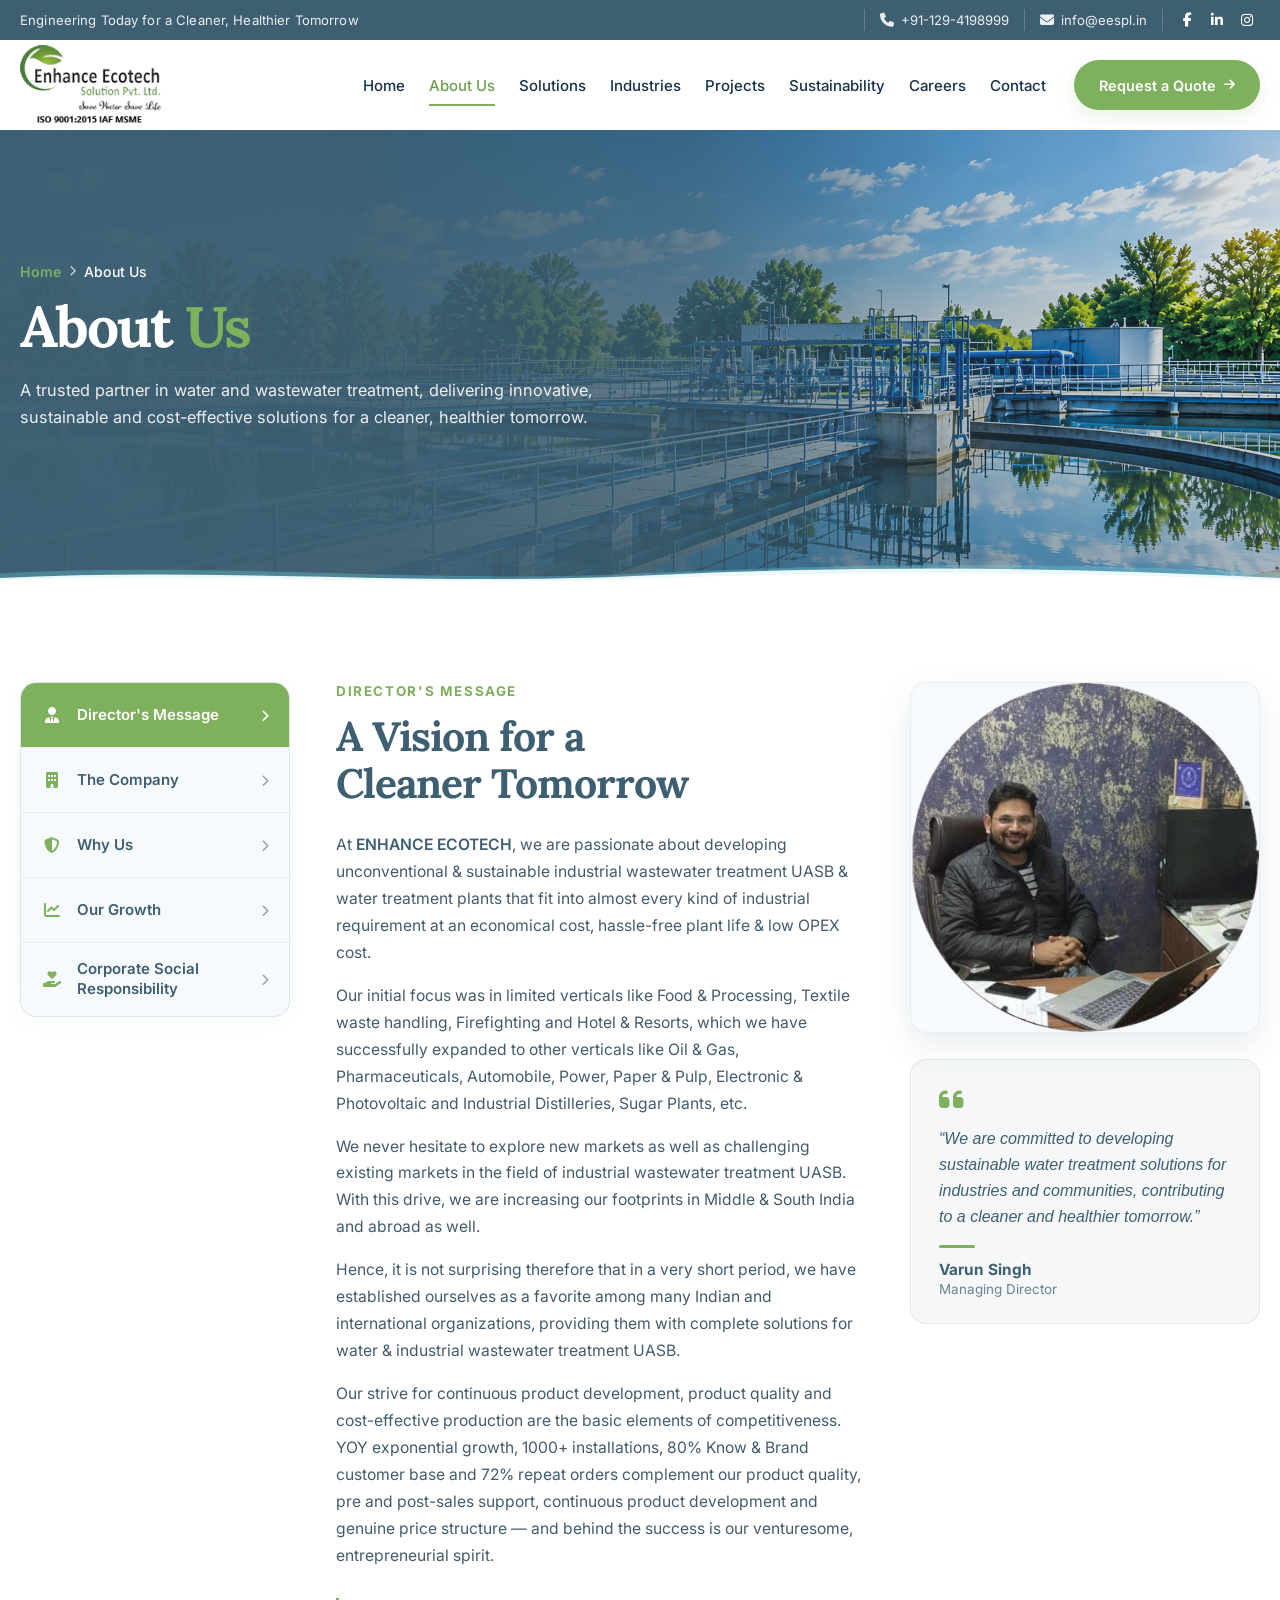
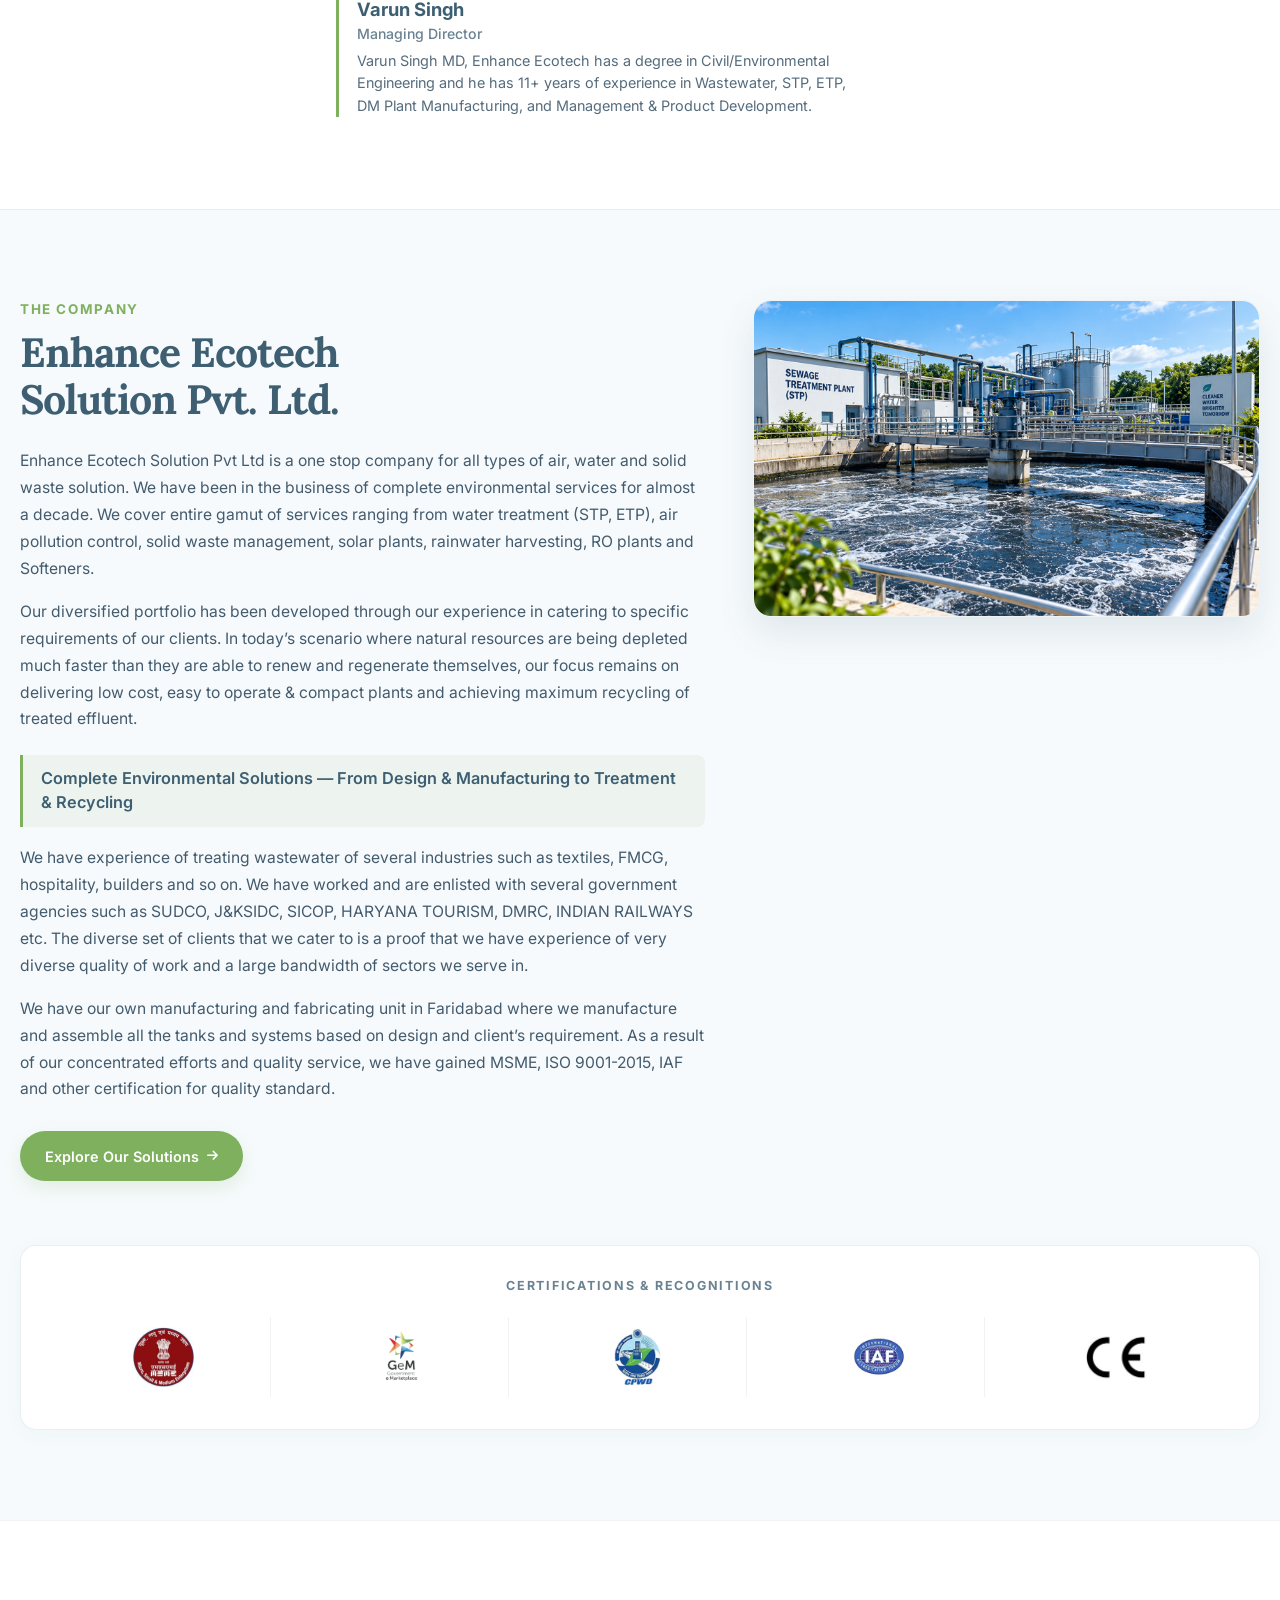
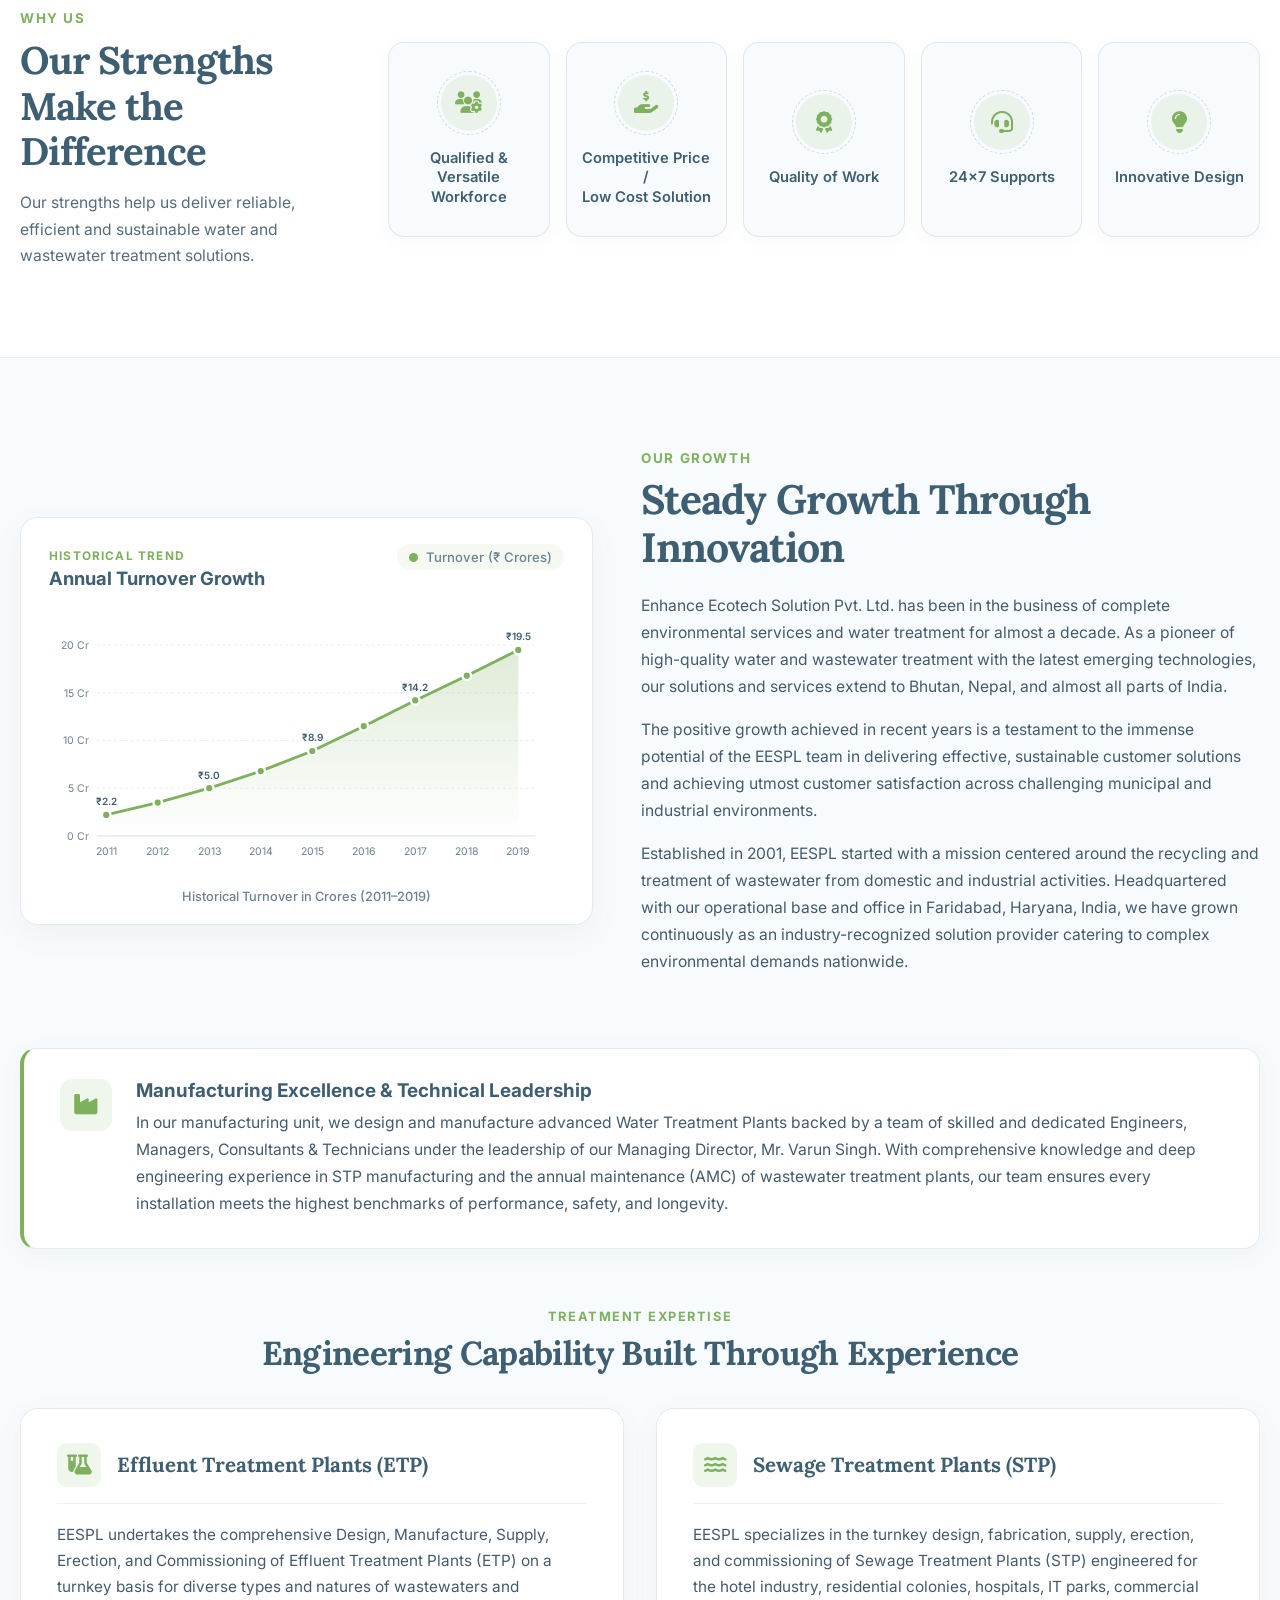
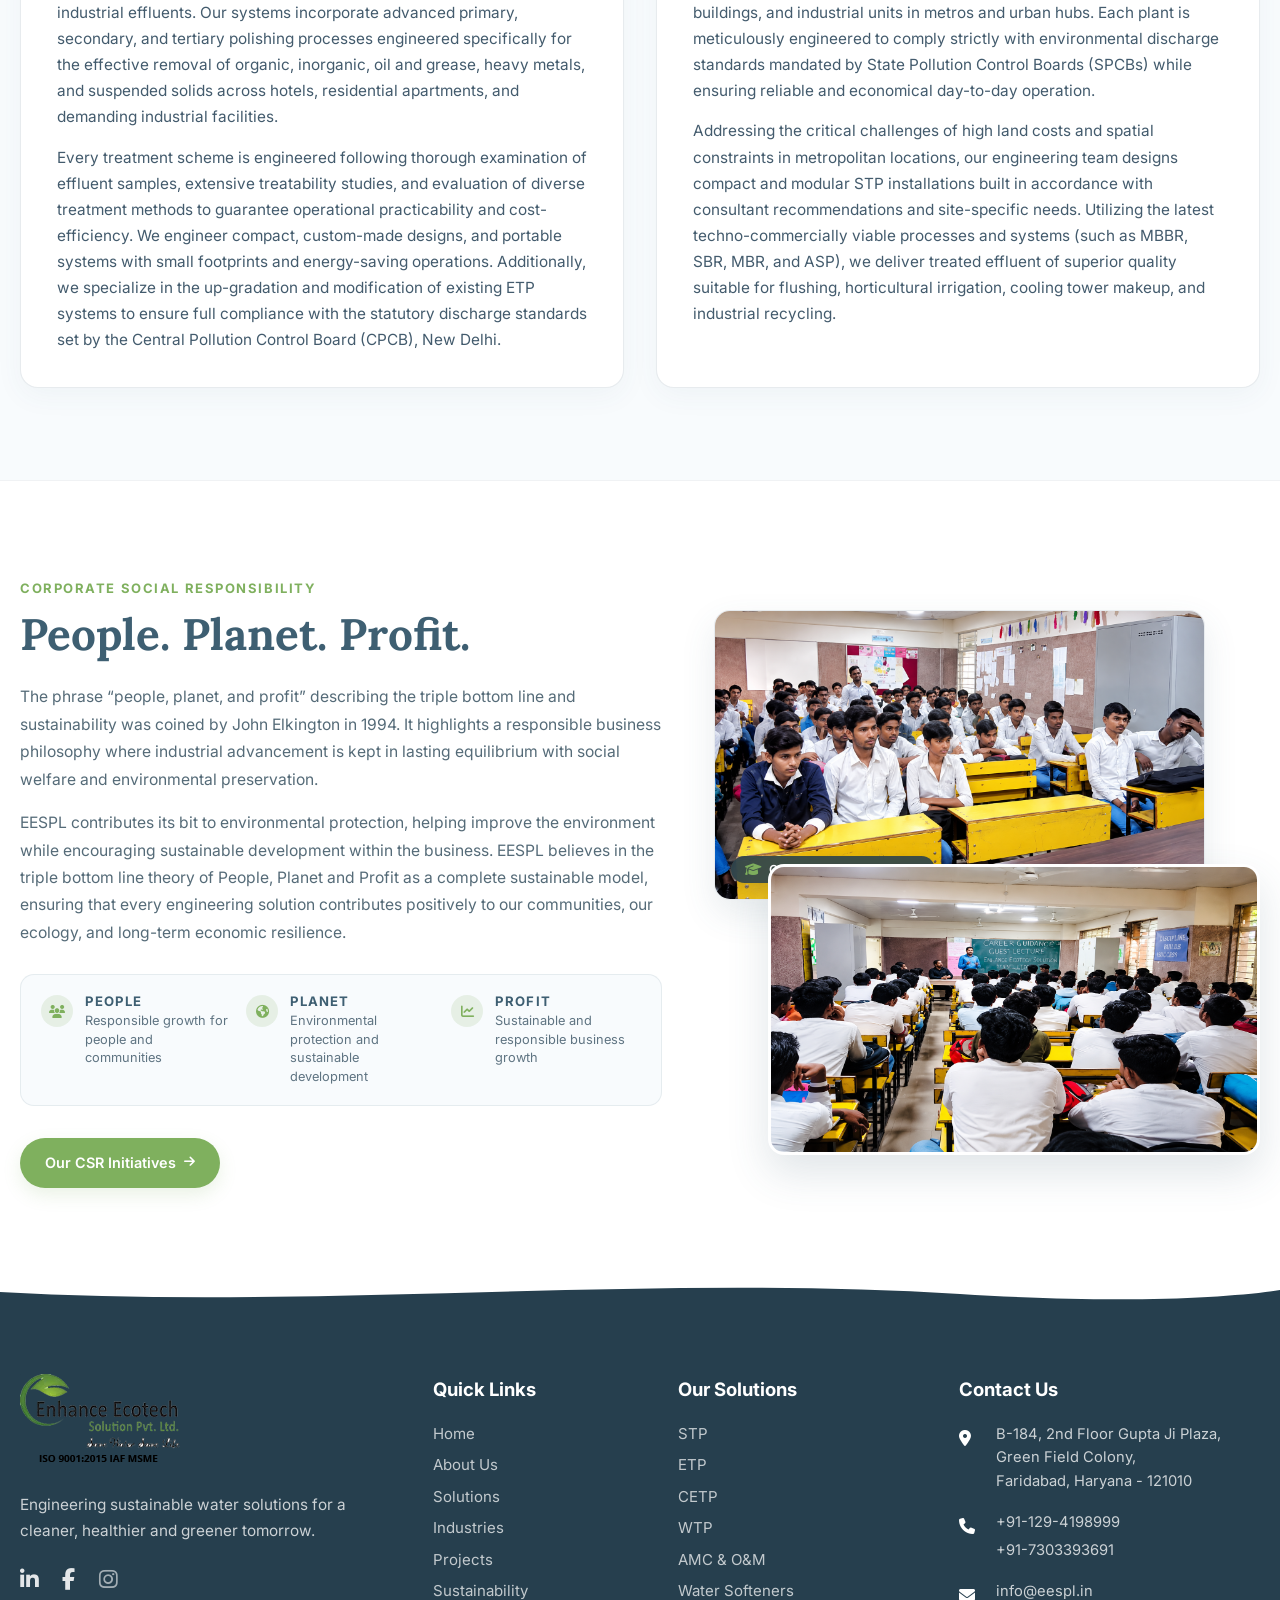
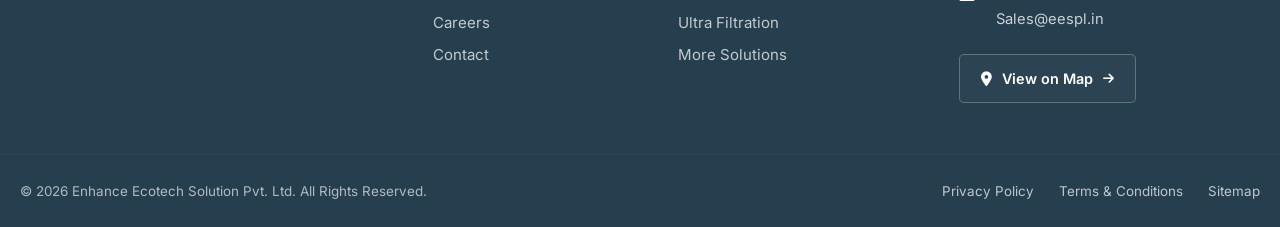
==== commit de66ce7b: "feat: add About Us corporate social responsibility section" ====
--- a/about-us.html
+++ b/about-us.html
@@ -537,6 +537,109 @@
         </div>
       </div>
     </section>
+
+    <!-- Step 6: Corporate Social Responsibility Section -->
+    <section class="eespl-about-csr" id="corporate-social-responsibility" aria-labelledby="csr-heading">
+      <div class="eespl-container">
+        <div class="eespl-about-csr__grid">
+          <!-- Left Content -->
+          <div class="eespl-about-csr__content">
+            <span class="eespl-about-csr__eyebrow">CORPORATE SOCIAL RESPONSIBILITY</span>
+            <h2 class="eespl-about-csr__title" id="csr-heading">People. Planet. Profit.</h2>
+
+            <div class="eespl-about-csr__body">
+              <p>The phrase &ldquo;people, planet, and profit&rdquo; describing the triple bottom line and sustainability was coined by John Elkington in 1994. It highlights a responsible business philosophy where industrial advancement is kept in lasting equilibrium with social welfare and environmental preservation.</p>
+              <p>EESPL contributes its bit to environmental protection, helping improve the environment while encouraging sustainable development within the business. EESPL believes in the triple bottom line theory of People, Planet and Profit as a complete sustainable model, ensuring that every engineering solution contributes positively to our communities, our ecology, and long-term economic resilience.</p>
+            </div>
+
+            <!-- 3P Supporting Strip -->
+            <div class="eespl-about-csr__pillars" role="list" aria-label="People, Planet, Profit Pillars">
+              <div class="eespl-about-csr__pillar" role="listitem">
+                <div class="eespl-about-csr__pillar-marker" aria-hidden="true">
+                  <i class="fa-solid fa-users"></i>
+                </div>
+                <div class="eespl-about-csr__pillar-info">
+                  <h3 class="eespl-about-csr__pillar-title">PEOPLE</h3>
+                  <p class="eespl-about-csr__pillar-text">Responsible growth for people and communities</p>
+                </div>
+              </div>
+
+              <div class="eespl-about-csr__pillar" role="listitem">
+                <div class="eespl-about-csr__pillar-marker" aria-hidden="true">
+                  <i class="fa-solid fa-earth-americas"></i>
+                </div>
+                <div class="eespl-about-csr__pillar-info">
+                  <h3 class="eespl-about-csr__pillar-title">PLANET</h3>
+                  <p class="eespl-about-csr__pillar-text">Environmental protection and sustainable development</p>
+                </div>
+              </div>
+
+              <div class="eespl-about-csr__pillar" role="listitem">
+                <div class="eespl-about-csr__pillar-marker" aria-hidden="true">
+                  <i class="fa-solid fa-chart-line"></i>
+                </div>
+                <div class="eespl-about-csr__pillar-info">
+                  <h3 class="eespl-about-csr__pillar-title">PROFIT</h3>
+                  <p class="eespl-about-csr__pillar-text">Sustainable and responsible business growth</p>
+                </div>
+              </div>
+            </div>
+
+            <!-- CTA -->
+            <div class="eespl-about-csr__cta">
+              <a class="eespl-quote-button" href="#corporate-social-responsibility">
+                <span>Our CSR Initiatives</span>
+                <i class="fa-solid fa-arrow-right" aria-hidden="true"></i>
+              </a>
+            </div>
+          </div>
+
+          <!-- Right: Visual Composition -->
+          <div class="eespl-about-csr__visual">
+            <div class="eespl-about-csr__card-stack">
+              <figure class="eespl-about-csr__photo-card eespl-about-csr__photo-card--primary">
+                <div class="eespl-about-csr__img-frame">
+                  <img
+                    src="assets/images/Corporate%20Social%20one.png"
+                    alt="EESPL team conducting interactive classroom education session for students"
+                    width="1710"
+                    height="920"
+                    loading="lazy"
+                    decoding="async"
+                    class="eespl-about-csr__photo"
+                  >
+                </div>
+                <figcaption class="eespl-about-csr__floating-badge">
+                  <i class="fa-solid fa-graduation-cap" aria-hidden="true"></i>
+                  <span>Community &amp; Education</span>
+                </figcaption>
+              </figure>
+
+              <figure class="eespl-about-csr__photo-card eespl-about-csr__photo-card--secondary">
+                <div class="eespl-about-csr__img-frame">
+                  <img
+                    src="assets/images/Corporate%20Social%20two.png"
+                    alt="EESPL corporate social responsibility initiative empowering young learners in school"
+                    width="1696"
+                    height="927"
+                    loading="lazy"
+                    decoding="async"
+                    class="eespl-about-csr__photo"
+                  >
+                </div>
+              </figure>
+            </div>
+          </div>
+        </div>
+      </div>
+
+      <!-- Subtle Shallow Wave Transition into Footer -->
+      <div class="eespl-about-csr__wave-wrap" aria-hidden="true">
+        <svg class="eespl-about-csr__wave" viewBox="0 0 1440 40" preserveAspectRatio="none">
+          <path d="M0,20 C360,38 720,2 1080,22 C1260,32 1380,26 1440,18 L1440,40 L0,40 Z" fill="#263F4E"></path>
+        </svg>
+      </div>
+    </section>
   </main>
 
   <footer class="eespl-footer">
--- a/assets/css/style.css
+++ b/assets/css/style.css
@@ -4805,3 +4805,343 @@
     line-height: 1.68;
   }
 }
+
+/* ==========================================================================
+   ABOUT US: STEP 6 — CORPORATE SOCIAL RESPONSIBILITY SECTION
+   ========================================================================== */
+.eespl-about-csr {
+  position: relative;
+  background-color: var(--eespl-white);
+  padding-top: 96px;
+  padding-bottom: 0;
+  border-top: 1px solid rgba(62, 95, 114, 0.08);
+}
+
+.eespl-about-csr__grid {
+  display: grid;
+  grid-template-columns: minmax(0, 1.08fr) minmax(0, 0.92fr);
+  gap: 52px;
+  align-items: center;
+}
+
+/* Left Column */
+.eespl-about-csr__content {
+  min-width: 0;
+}
+
+.eespl-about-csr__eyebrow {
+  display: inline-block;
+  color: var(--eespl-green);
+  font-size: 0.8125rem;
+  font-weight: 700;
+  letter-spacing: 0.12em;
+  text-transform: uppercase;
+  margin-bottom: 12px;
+}
+
+.eespl-about-csr__title {
+  font-family: var(--eespl-font-serif, 'Lora', serif);
+  color: var(--eespl-navy, #3E5F72);
+  font-size: clamp(2rem, 3.8vw, 2.75rem);
+  font-weight: 700;
+  line-height: 1.2;
+  margin: 0 0 22px;
+}
+
+.eespl-about-csr__body p {
+  color: #556B78;
+  font-size: 0.98rem;
+  line-height: 1.75;
+  margin: 0 0 16px;
+}
+
+.eespl-about-csr__body p:last-child {
+  margin-bottom: 0;
+}
+
+/* 3P Pillars Strip */
+.eespl-about-csr__pillars {
+  display: grid;
+  grid-template-columns: repeat(3, minmax(0, 1fr));
+  gap: 16px;
+  margin-top: 28px;
+  margin-bottom: 32px;
+  padding: 18px 20px;
+  background-color: #F8FBFD;
+  border: 1px solid rgba(62, 95, 114, 0.1);
+  border-radius: 14px;
+}
+
+.eespl-about-csr__pillar {
+  display: flex;
+  align-items: flex-start;
+  gap: 12px;
+  min-width: 0;
+}
+
+.eespl-about-csr__pillar-marker {
+  display: flex;
+  align-items: center;
+  justify-content: center;
+  width: 32px;
+  height: 32px;
+  border-radius: 50%;
+  background: rgba(127, 176, 94, 0.15);
+  color: var(--eespl-green);
+  font-size: 0.82rem;
+  flex-shrink: 0;
+  margin-top: 2px;
+}
+
+.eespl-about-csr__pillar-info {
+  min-width: 0;
+}
+
+.eespl-about-csr__pillar-title {
+  font-size: 0.82rem;
+  font-weight: 700;
+  letter-spacing: 0.08em;
+  text-transform: uppercase;
+  color: var(--eespl-navy, #3E5F72);
+  margin: 0 0 3px;
+}
+
+.eespl-about-csr__pillar-text {
+  font-size: 0.8rem;
+  line-height: 1.45;
+  color: #5F7482;
+  margin: 0;
+}
+
+.eespl-about-csr__cta {
+  margin-top: 28px;
+}
+
+/* Right Column Visual Composition */
+.eespl-about-csr__visual {
+  position: relative;
+  min-width: 0;
+}
+
+.eespl-about-csr__card-stack {
+  position: relative;
+  display: flex;
+  flex-direction: column;
+}
+
+.eespl-about-csr__photo-card {
+  margin: 0;
+  position: relative;
+  border-radius: 16px;
+  overflow: hidden;
+  box-shadow: 0 14px 34px rgba(62, 95, 114, 0.12);
+  border: 1px solid rgba(62, 95, 114, 0.12);
+  background-color: var(--eespl-white);
+  transition: transform 300ms ease, box-shadow 300ms ease;
+}
+
+.eespl-about-csr__photo-card:hover {
+  transform: translateY(-4px);
+  box-shadow: 0 18px 40px rgba(62, 95, 114, 0.16);
+}
+
+.eespl-about-csr__photo-card--primary {
+  width: 90%;
+  margin-right: auto;
+  z-index: 1;
+}
+
+.eespl-about-csr__photo-card--secondary {
+  width: 90%;
+  margin-left: auto;
+  margin-top: -36px;
+  z-index: 2;
+  border: 3px solid var(--eespl-white);
+  box-shadow: 0 18px 42px rgba(62, 95, 114, 0.16);
+}
+
+.eespl-about-csr__img-frame {
+  position: relative;
+  width: 100%;
+  aspect-ratio: 16 / 9.4;
+  overflow: hidden;
+  background-color: #EBF2F6;
+}
+
+.eespl-about-csr__photo {
+  display: block;
+  width: 100%;
+  height: 100%;
+  object-fit: cover;
+  object-position: center;
+  transition: transform 500ms ease;
+}
+
+.eespl-about-csr__photo-card:hover .eespl-about-csr__photo {
+  transform: scale(1.03);
+}
+
+/* Floating Badge on Primary Card */
+.eespl-about-csr__floating-badge {
+  position: absolute;
+  bottom: 16px;
+  left: 16px;
+  display: inline-flex;
+  align-items: center;
+  gap: 8px;
+  background: rgba(38, 63, 78, 0.88);
+  backdrop-filter: blur(8px);
+  -webkit-backdrop-filter: blur(8px);
+  color: #ffffff;
+  padding: 6px 14px;
+  border-radius: 20px;
+  font-size: 0.78rem;
+  font-weight: 600;
+  letter-spacing: 0.03em;
+  box-shadow: 0 6px 16px rgba(0, 0, 0, 0.15);
+  pointer-events: none;
+}
+
+.eespl-about-csr__floating-badge i {
+  color: var(--eespl-green);
+  font-size: 0.82rem;
+}
+
+/* Shallow Wave Transition into Footer */
+.eespl-about-csr__wave-wrap {
+  position: relative;
+  width: 100%;
+  height: 40px;
+  overflow: hidden;
+  margin-top: 84px;
+  line-height: 0;
+}
+
+.eespl-about-csr__wave {
+  display: block;
+  width: 100%;
+  height: 100%;
+}
+
+/* Responsive Media Queries */
+@media (max-width: 1024px) {
+  .eespl-about-csr {
+    padding-top: 76px;
+  }
+
+  .eespl-about-csr__grid {
+    gap: 36px;
+  }
+
+  .eespl-about-csr__pillars {
+    gap: 12px;
+    padding: 16px 14px;
+  }
+
+  .eespl-about-csr__photo-card--primary,
+  .eespl-about-csr__photo-card--secondary {
+    width: 94%;
+  }
+
+  .eespl-about-csr__wave-wrap {
+    margin-top: 64px;
+  }
+}
+
+@media (max-width: 860px) {
+  .eespl-about-csr {
+    padding-top: 64px;
+  }
+
+  .eespl-about-csr__grid {
+    display: flex;
+    flex-direction: column;
+    gap: 0;
+  }
+
+  .eespl-about-csr__content {
+    display: contents;
+  }
+
+  .eespl-about-csr__eyebrow {
+    order: 1;
+    margin-bottom: 10px;
+  }
+
+  .eespl-about-csr__title {
+    order: 2;
+    margin-bottom: 18px;
+  }
+
+  .eespl-about-csr__body {
+    order: 3;
+    margin-bottom: 24px;
+  }
+
+  .eespl-about-csr__pillars {
+    order: 4;
+    grid-template-columns: 1fr;
+    gap: 14px;
+    margin-top: 0;
+    margin-bottom: 28px;
+  }
+
+  .eespl-about-csr__visual {
+    order: 5;
+    margin-bottom: 28px;
+  }
+
+  .eespl-about-csr__card-stack {
+    display: grid;
+    grid-template-columns: 1fr 1fr;
+    gap: 16px;
+  }
+
+  .eespl-about-csr__photo-card--primary,
+  .eespl-about-csr__photo-card--secondary {
+    width: 100%;
+    margin: 0;
+    border: 1px solid rgba(62, 95, 114, 0.12);
+  }
+
+  .eespl-about-csr__cta {
+    order: 6;
+    margin-top: 0;
+    margin-bottom: 10px;
+  }
+
+  .eespl-about-csr__wave-wrap {
+    margin-top: 50px;
+  }
+}
+
+@media (max-width: 580px) {
+  .eespl-about-csr {
+    padding-top: 50px;
+  }
+
+  .eespl-about-csr__title {
+    font-size: clamp(1.85rem, 7.5vw, 2.2rem);
+  }
+
+  .eespl-about-csr__card-stack {
+    grid-template-columns: 1fr;
+    gap: 16px;
+  }
+
+  .eespl-about-csr__pillars {
+    padding: 16px 14px;
+  }
+
+  .eespl-about-csr__floating-badge {
+    bottom: 10px;
+    left: 10px;
+    font-size: 0.72rem;
+    padding: 4px 10px;
+  }
+
+  .eespl-about-csr__wave-wrap {
+    margin-top: 40px;
+    height: 28px;
+  }
+}
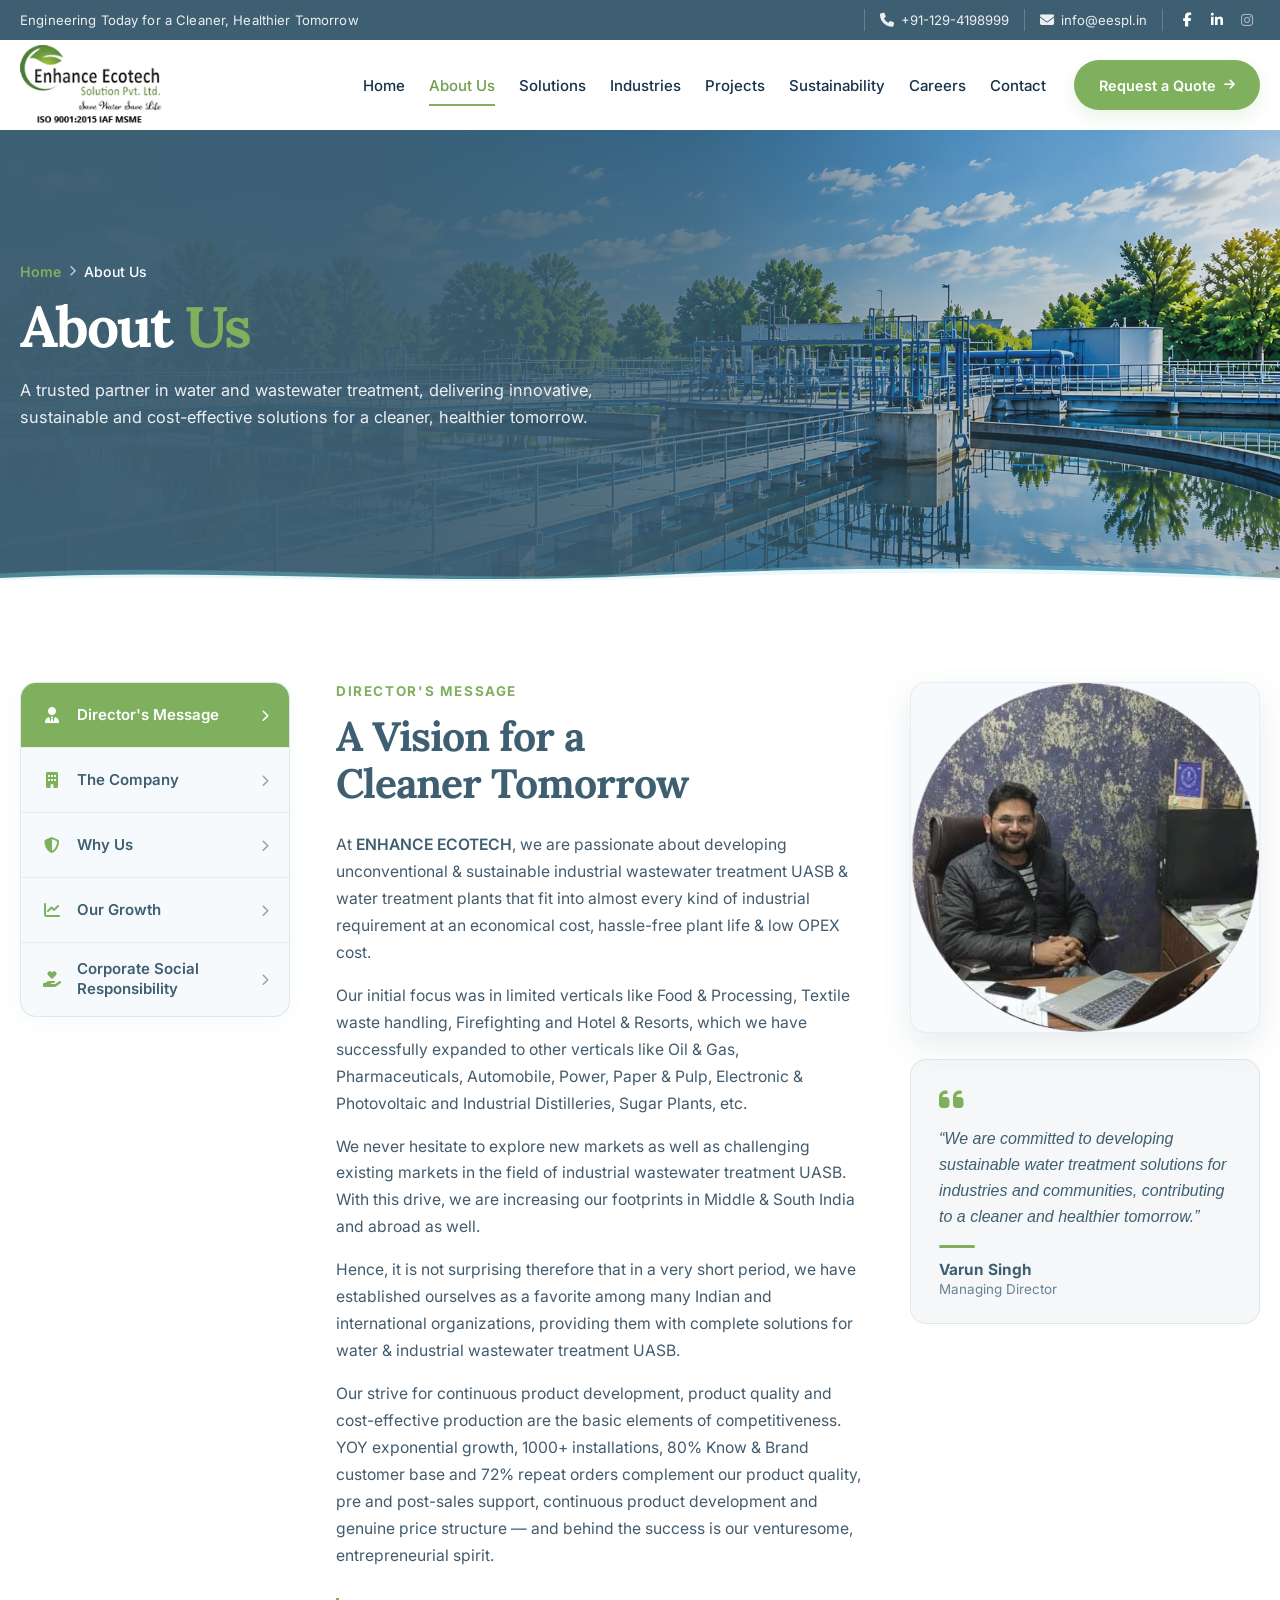
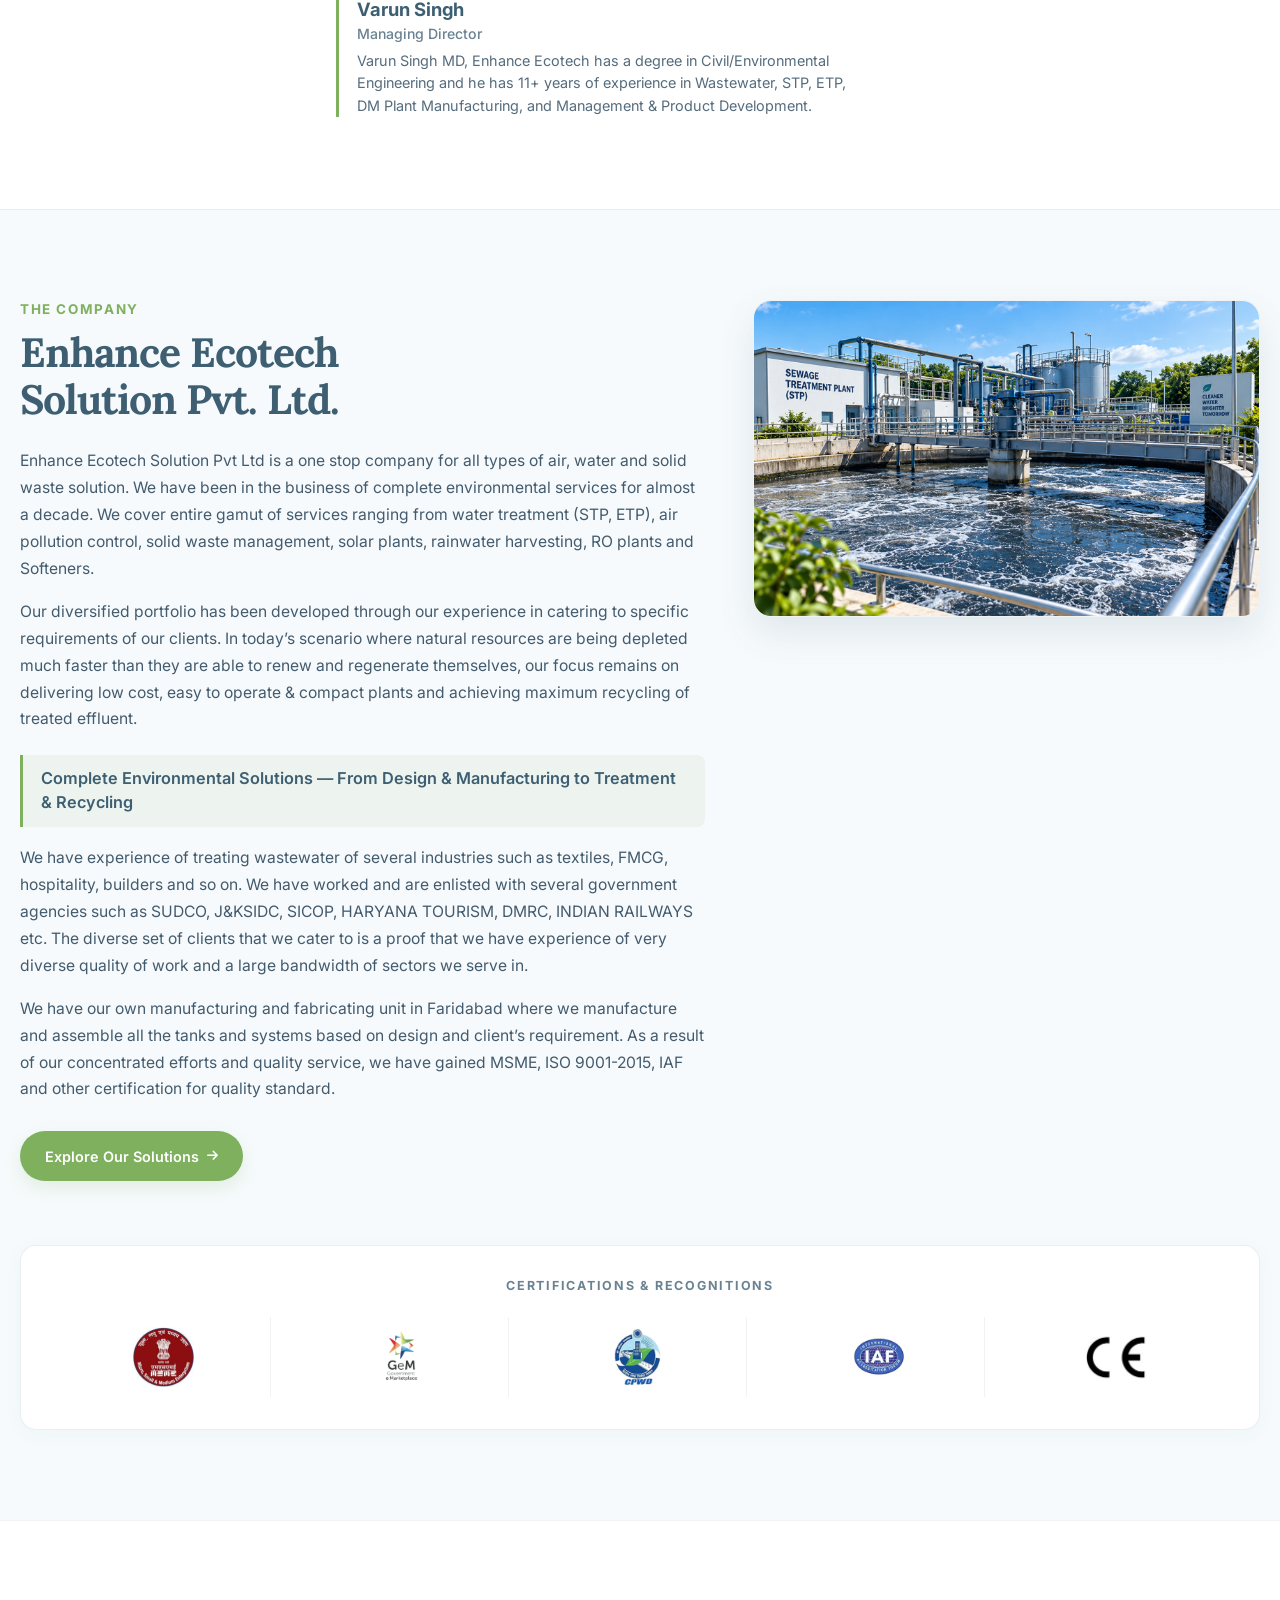
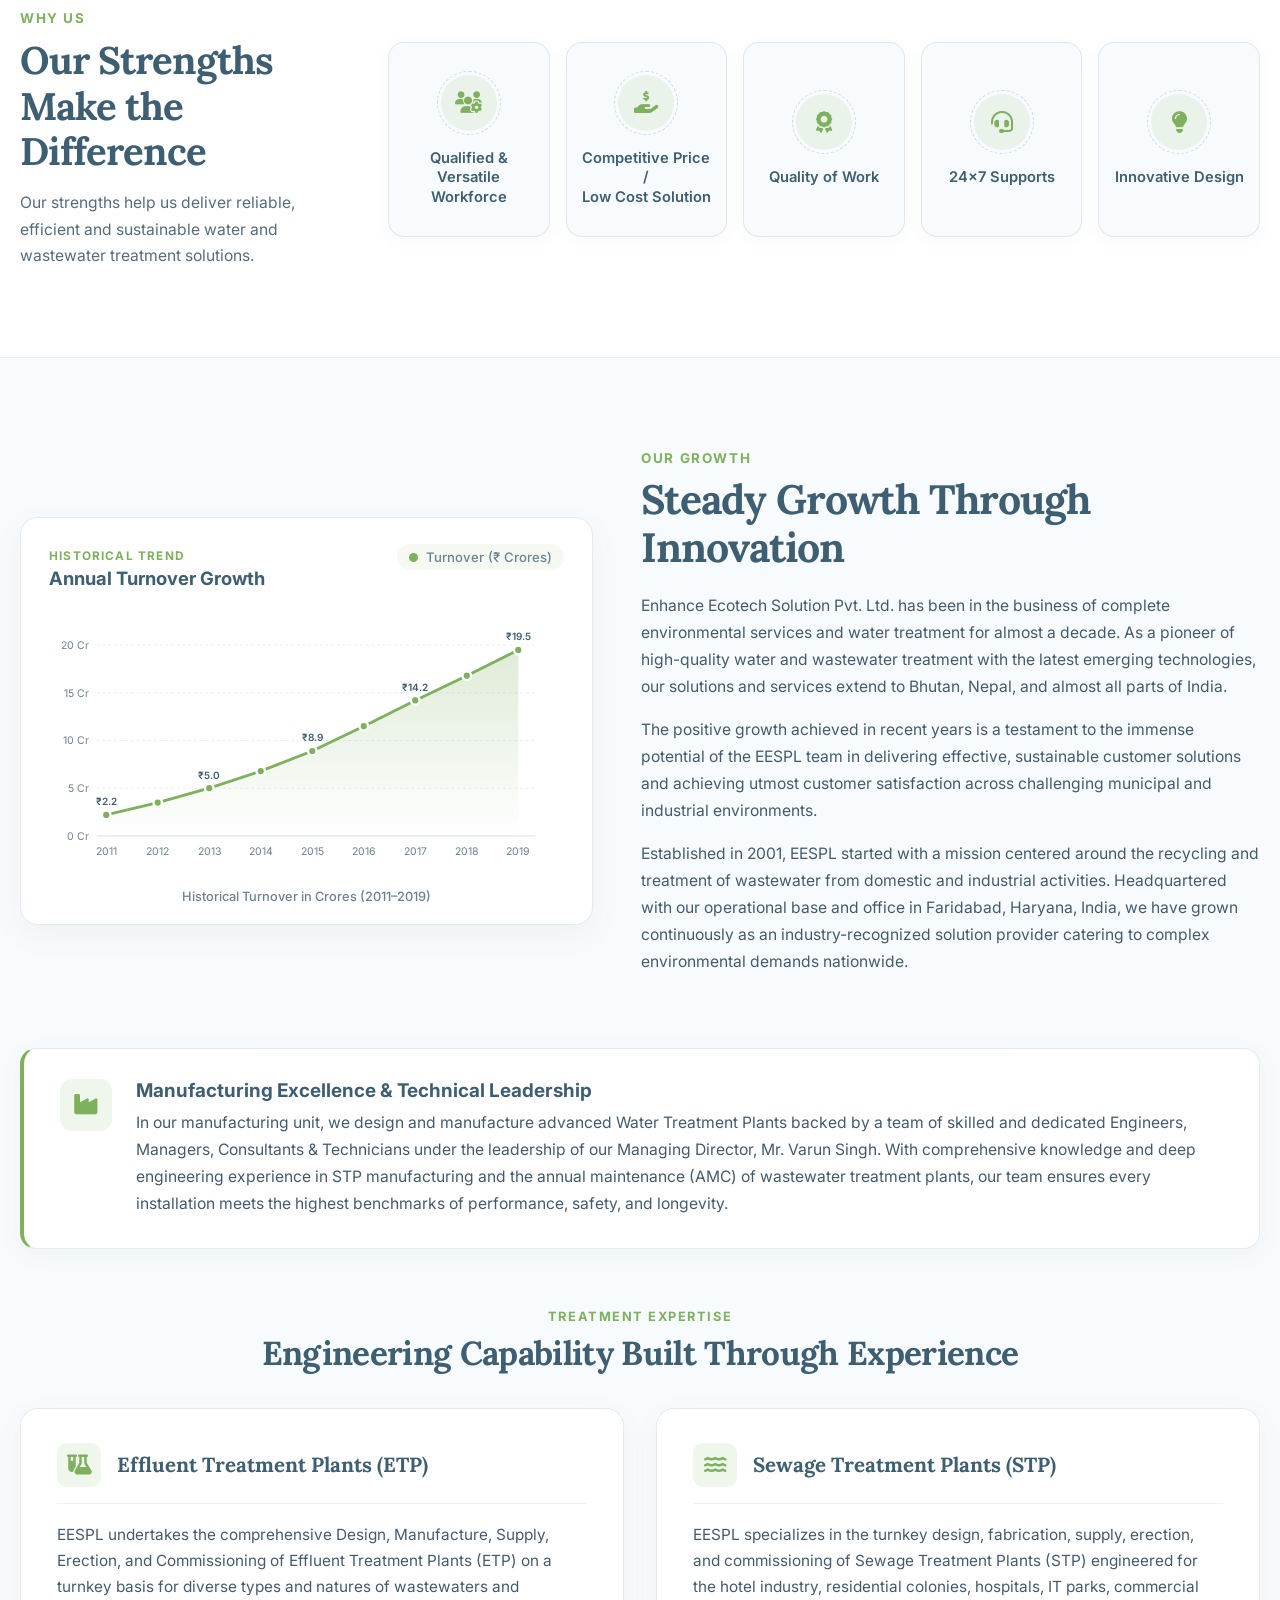
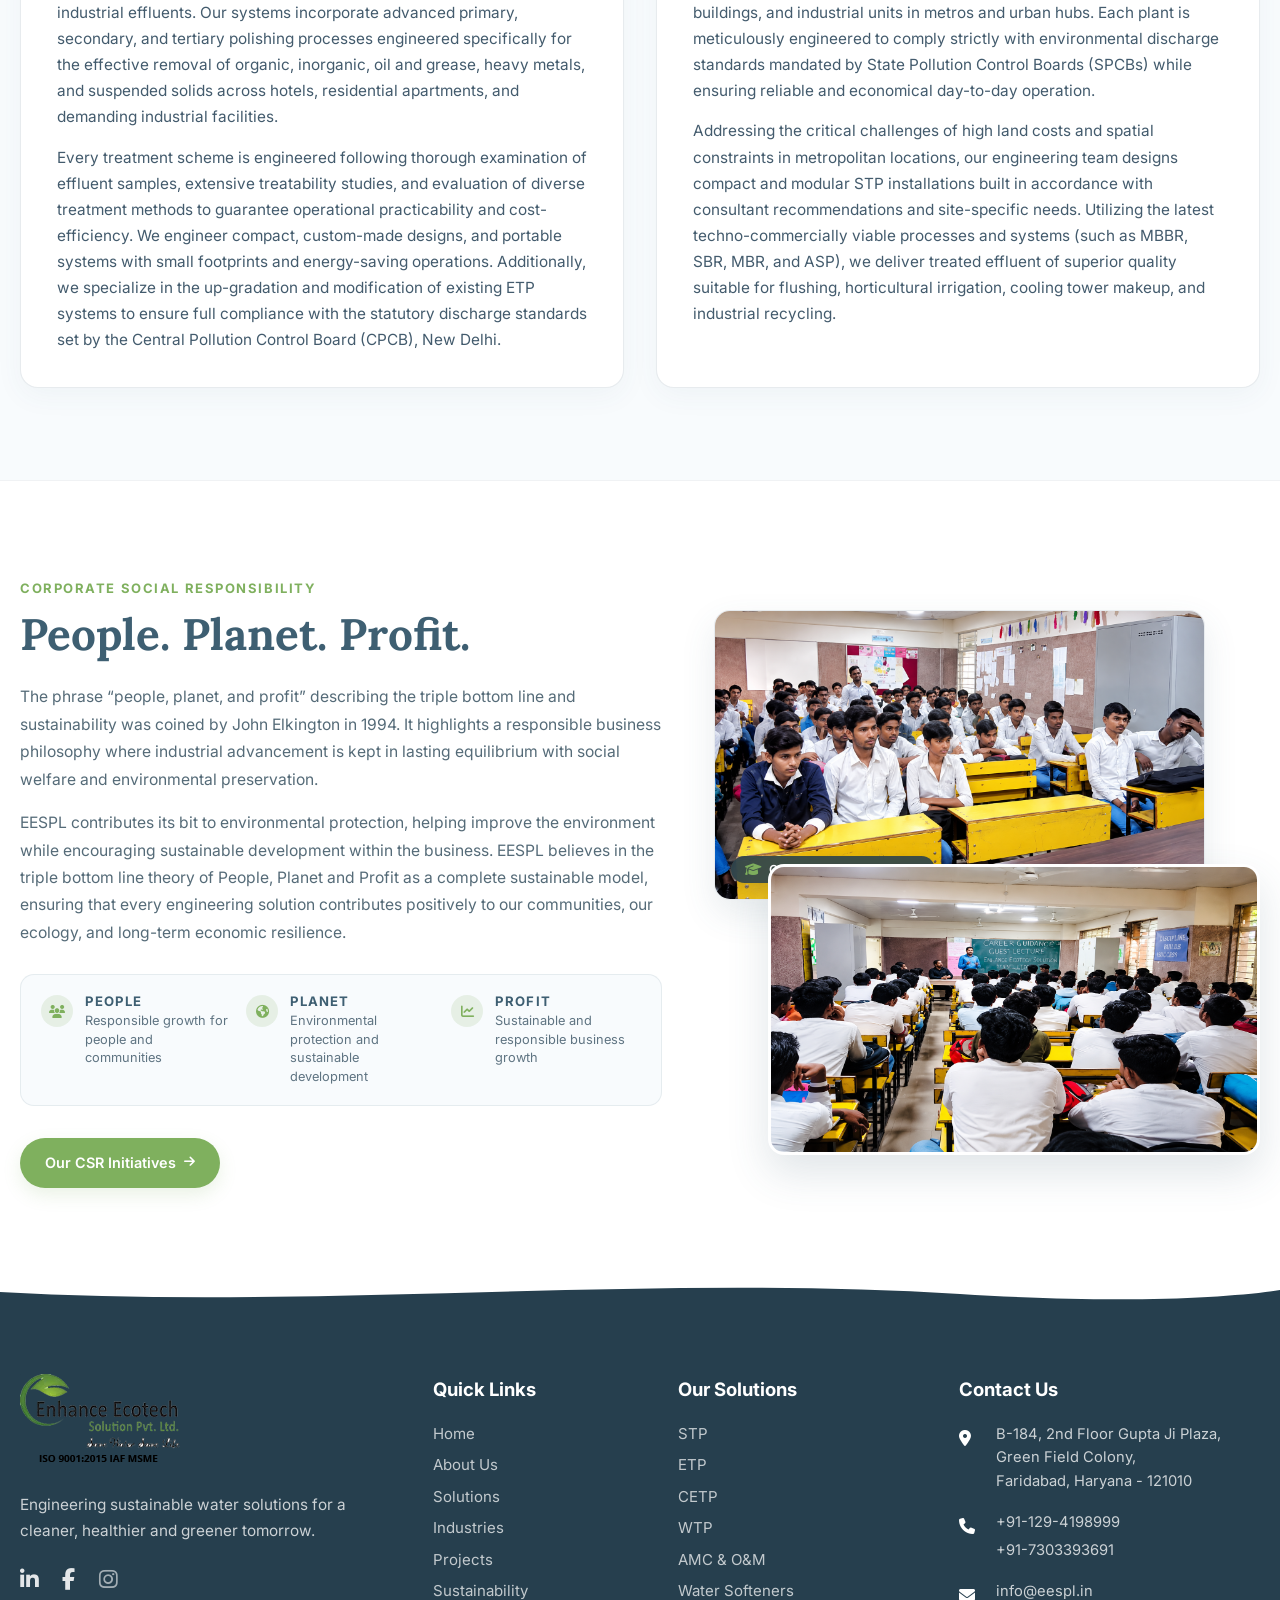
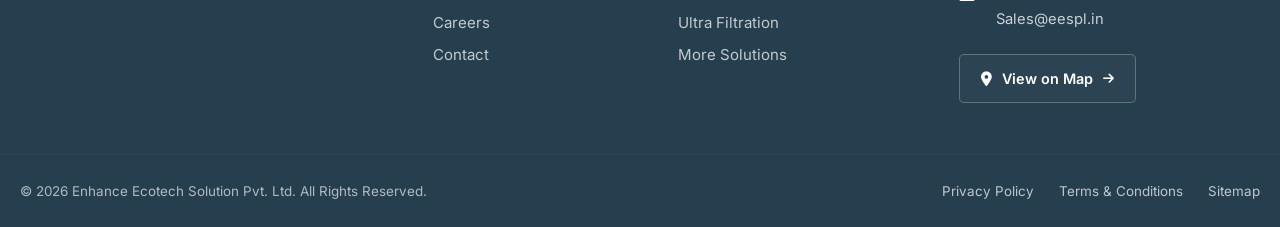
==== commit d24617f0: "fix: production SEO, schema, LCP preloading, and accessibility refinements on About Us page" ====
--- a/about-us.html
+++ b/about-us.html
@@ -6,26 +6,99 @@
   <title>About Us | Enhance Ecotech Solution Pvt. Ltd. (EESPL)</title>
   <meta name="description" content="Learn about Enhance Ecotech Solution Pvt. Ltd. (EESPL), providing sustainable water and wastewater treatment solutions for industries, institutions and communities.">
   <meta name="robots" content="index, follow">
-  <link rel="canonical" href="https://www.example.com/about-us.html">
+  <link rel="canonical" href="https://eespl.in/about-us.html">
   <meta name="theme-color" content="#3E5F72">
   <link rel="icon" href="assets/images/favicon.ico" sizes="any">
 
   <meta property="og:type" content="website">
   <meta property="og:title" content="About Us | Enhance Ecotech Solution Pvt. Ltd. (EESPL)">
   <meta property="og:description" content="Learn about Enhance Ecotech Solution Pvt. Ltd. (EESPL), providing sustainable water and wastewater treatment solutions for industries, institutions and communities.">
-  <meta property="og:url" content="https://www.example.com/about-us.html">
+  <meta property="og:url" content="https://eespl.in/about-us.html">
   <meta property="og:site_name" content="EESPL">
-
-  <meta name="twitter:card" content="summary">
+  <meta property="og:image" content="https://eespl.in/assets/images/about-hero-banner.png">
+
+  <meta name="twitter:card" content="summary_large_image">
   <meta name="twitter:title" content="About Us | Enhance Ecotech Solution Pvt. Ltd. (EESPL)">
   <meta name="twitter:description" content="Learn about Enhance Ecotech Solution Pvt. Ltd. (EESPL), providing sustainable water and wastewater treatment solutions for industries, institutions and communities.">
-
+  <meta name="twitter:image" content="https://eespl.in/assets/images/about-hero-banner.png">
+
+  <link rel="preload" as="image" href="assets/images/about-hero-banner.png" fetchpriority="high">
   <link rel="preconnect" href="https://fonts.googleapis.com">
   <link rel="preconnect" href="https://fonts.gstatic.com" crossorigin>
   <link href="https://fonts.googleapis.com/css2?family=Caveat:wght@600&amp;family=Inter:wght@400;500;600;700&amp;family=Lora:wght@700&amp;display=swap" rel="stylesheet">
   <link rel="stylesheet" href="https://cdnjs.cloudflare.com/ajax/libs/font-awesome/6.7.2/css/all.min.css">
   <link rel="stylesheet" href="assets/css/style.css">
   <script src="assets/js/main.js" defer></script>
+
+  <!-- JSON-LD Structured Data: AboutPage & Organization -->
+  <script type="application/ld+json">
+  {
+    "@context": "https://schema.org",
+    "@graph": [
+      {
+        "@type": "AboutPage",
+        "@id": "https://eespl.in/about-us.html#webpage",
+        "url": "https://eespl.in/about-us.html",
+        "name": "About Us | Enhance Ecotech Solution Pvt. Ltd. (EESPL)",
+        "description": "Learn about Enhance Ecotech Solution Pvt. Ltd. (EESPL), providing sustainable water and wastewater treatment solutions for industries, institutions and communities.",
+        "isPartOf": {
+          "@type": "WebSite",
+          "@id": "https://eespl.in/#website",
+          "url": "https://eespl.in/",
+          "name": "Enhance Ecotech Solution Pvt. Ltd."
+        },
+        "breadcrumb": {
+          "@type": "BreadcrumbList",
+          "itemListElement": [
+            {
+              "@type": "ListItem",
+              "position": 1,
+              "name": "Home",
+              "item": "https://eespl.in/index.html"
+            },
+            {
+              "@type": "ListItem",
+              "position": 2,
+              "name": "About Us",
+              "item": "https://eespl.in/about-us.html"
+            }
+          ]
+        },
+        "mainEntity": {
+          "@type": "Organization",
+          "@id": "https://eespl.in/#organization",
+          "name": "Enhance Ecotech Solution Pvt. Ltd.",
+          "alternateName": "EESPL",
+          "url": "https://eespl.in/",
+          "logo": "https://eespl.in/assets/images/logo.webp",
+          "address": {
+            "@type": "PostalAddress",
+            "streetAddress": "B-184, 2nd Floor Gupta Ji Plaza, Green Field Colony",
+            "addressLocality": "Faridabad",
+            "addressRegion": "Haryana",
+            "postalCode": "121010",
+            "addressCountry": "IN"
+          },
+          "contactPoint": [
+            {
+              "@type": "ContactPoint",
+              "telephone": "+91-129-4198999",
+              "contactType": "customer service",
+              "areaServed": "IN"
+            },
+            {
+              "@type": "ContactPoint",
+              "telephone": "+91-7303393691",
+              "contactType": "sales",
+              "areaServed": "IN"
+            }
+          ],
+          "email": "info@eespl.in"
+        }
+      }
+    ]
+  }
+  </script>
 </head>
 <body>
   <a class="eespl-skip-link" href="#main-content">Skip to main content</a>
@@ -52,9 +125,9 @@
             <a href="https://www.linkedin.com/company/enhance-ecotech-solution-private-limited?originalSubdomain=in" target="_blank" rel="noopener noreferrer" aria-label="LinkedIn">
               <i class="fa-brands fa-linkedin-in" aria-hidden="true"></i>
             </a>
-            <a class="eespl-social-link--pending" href="#" aria-label="Instagram">
+            <span class="eespl-social-link--pending" role="img" aria-label="Instagram (coming soon)">
               <i class="fa-brands fa-instagram" aria-hidden="true"></i>
-            </a>
+            </span>
           </div>
         </div>
       </div>
@@ -228,7 +301,7 @@
           <!-- Right: Director Visual & Quote Card -->
           <div class="eespl-about-director__visual">
             <div class="eespl-director-photo-card">
-              <img class="eespl-director-photo" src="assets/images/Varun%20Singh.png" width="426" height="427" alt="Varun Singh, Managing Director of Enhance Ecotech Solution Pvt. Ltd." loading="lazy">
+              <img class="eespl-director-photo" src="assets/images/Varun%20Singh.png" width="426" height="427" alt="Varun Singh, Managing Director of Enhance Ecotech Solution Pvt. Ltd." loading="lazy" decoding="async">
             </div>
 
             <div class="eespl-director-quote-card">
@@ -283,7 +356,7 @@
           <!-- Right Column: Premium Plant Visual -->
           <div class="eespl-about-company__visual">
             <div class="eespl-company-card">
-              <img class="eespl-company-image" src="assets/images/Sewage%20Treatment%20Plant%20(STP).png" width="1448" height="1086" alt="EESPL turnkey Sewage Treatment Plant (STP) installation and industrial facility" loading="lazy">
+              <img class="eespl-company-image" src="assets/images/Sewage%20Treatment%20Plant%20(STP).png" width="1448" height="1086" alt="EESPL turnkey Sewage Treatment Plant (STP) installation and industrial facility" loading="lazy" decoding="async">
             </div>
           </div>
         </div>
@@ -293,19 +366,19 @@
           <p class="eespl-cert-strip__label">CERTIFICATIONS &amp; RECOGNITIONS</p>
           <div class="eespl-cert-strip__grid">
             <div class="eespl-cert-strip__item">
-              <img src="assets/images/stp-manufacturer-msme.webp" width="300" height="241" alt="MSME - Ministry of Micro, Small and Medium Enterprises Recognition" loading="lazy">
+              <img src="assets/images/stp-manufacturer-msme.webp" width="300" height="241" alt="MSME - Ministry of Micro, Small and Medium Enterprises Recognition" loading="lazy" decoding="async">
             </div>
             <div class="eespl-cert-strip__item">
-              <img src="assets/images/usab-manufacturer-delhi.webp" width="145" height="154" alt="GeM - Government e Marketplace Registered Supplier" loading="lazy">
+              <img src="assets/images/usab-manufacturer-delhi.webp" width="145" height="154" alt="GeM - Government e Marketplace Registered Supplier" loading="lazy" decoding="async">
             </div>
             <div class="eespl-cert-strip__item">
-              <img src="assets/images/wtp-suppliers-cpwd.webp" width="400" height="321" alt="CPWD - Central Public Works Department Enlisted" loading="lazy">
+              <img src="assets/images/wtp-suppliers-cpwd.webp" width="400" height="321" alt="CPWD - Central Public Works Department Enlisted" loading="lazy" decoding="async">
             </div>
             <div class="eespl-cert-strip__item">
-              <img src="assets/images/stp-operation-services.webp" width="145" height="154" alt="IAF - International Accreditation Forum Certified" loading="lazy">
+              <img src="assets/images/stp-operation-services.webp" width="145" height="154" alt="IAF - International Accreditation Forum Certified" loading="lazy" decoding="async">
             </div>
             <div class="eespl-cert-strip__item">
-              <img src="assets/images/etp-operation-services.webp" width="300" height="241" alt="CE Quality Standard Certification" loading="lazy">
+              <img src="assets/images/etp-operation-services.webp" width="300" height="241" alt="CE Quality Standard Certification" loading="lazy" decoding="async">
             </div>
           </div>
         </div>
@@ -647,7 +720,7 @@
       <div class="eespl-footer__main">
         <div class="eespl-footer__brand">
           <a class="eespl-footer__logo" href="index.html" aria-label="EESPL home">
-            <img src="assets/images/logo.webp" width="171" height="93" alt="Enhance Ecotech Solution Pvt. Ltd. (EESPL)">
+            <img src="assets/images/logo.webp" width="171" height="93" alt="Enhance Ecotech Solution Pvt. Ltd. (EESPL)" loading="lazy" decoding="async">
           </a>
           <p class="eespl-footer__description">Engineering sustainable water solutions for a cleaner, healthier and greener tomorrow.</p>
 
--- a/assets/css/style.css
+++ b/assets/css/style.css
@@ -141,7 +141,8 @@
   padding-left: 11px;
 }
 
-.eespl-social-links a {
+.eespl-social-links a,
+.eespl-social-links span {
   display: grid;
   width: 26px;
   height: 26px;
@@ -149,6 +150,11 @@
   color: var(--eespl-white);
   font-size: 0.88rem;
   transition: color 160ms ease;
+}
+
+.eespl-social-link--pending {
+  opacity: 0.55;
+  cursor: default;
 }
 
 /* 5. Main header */
